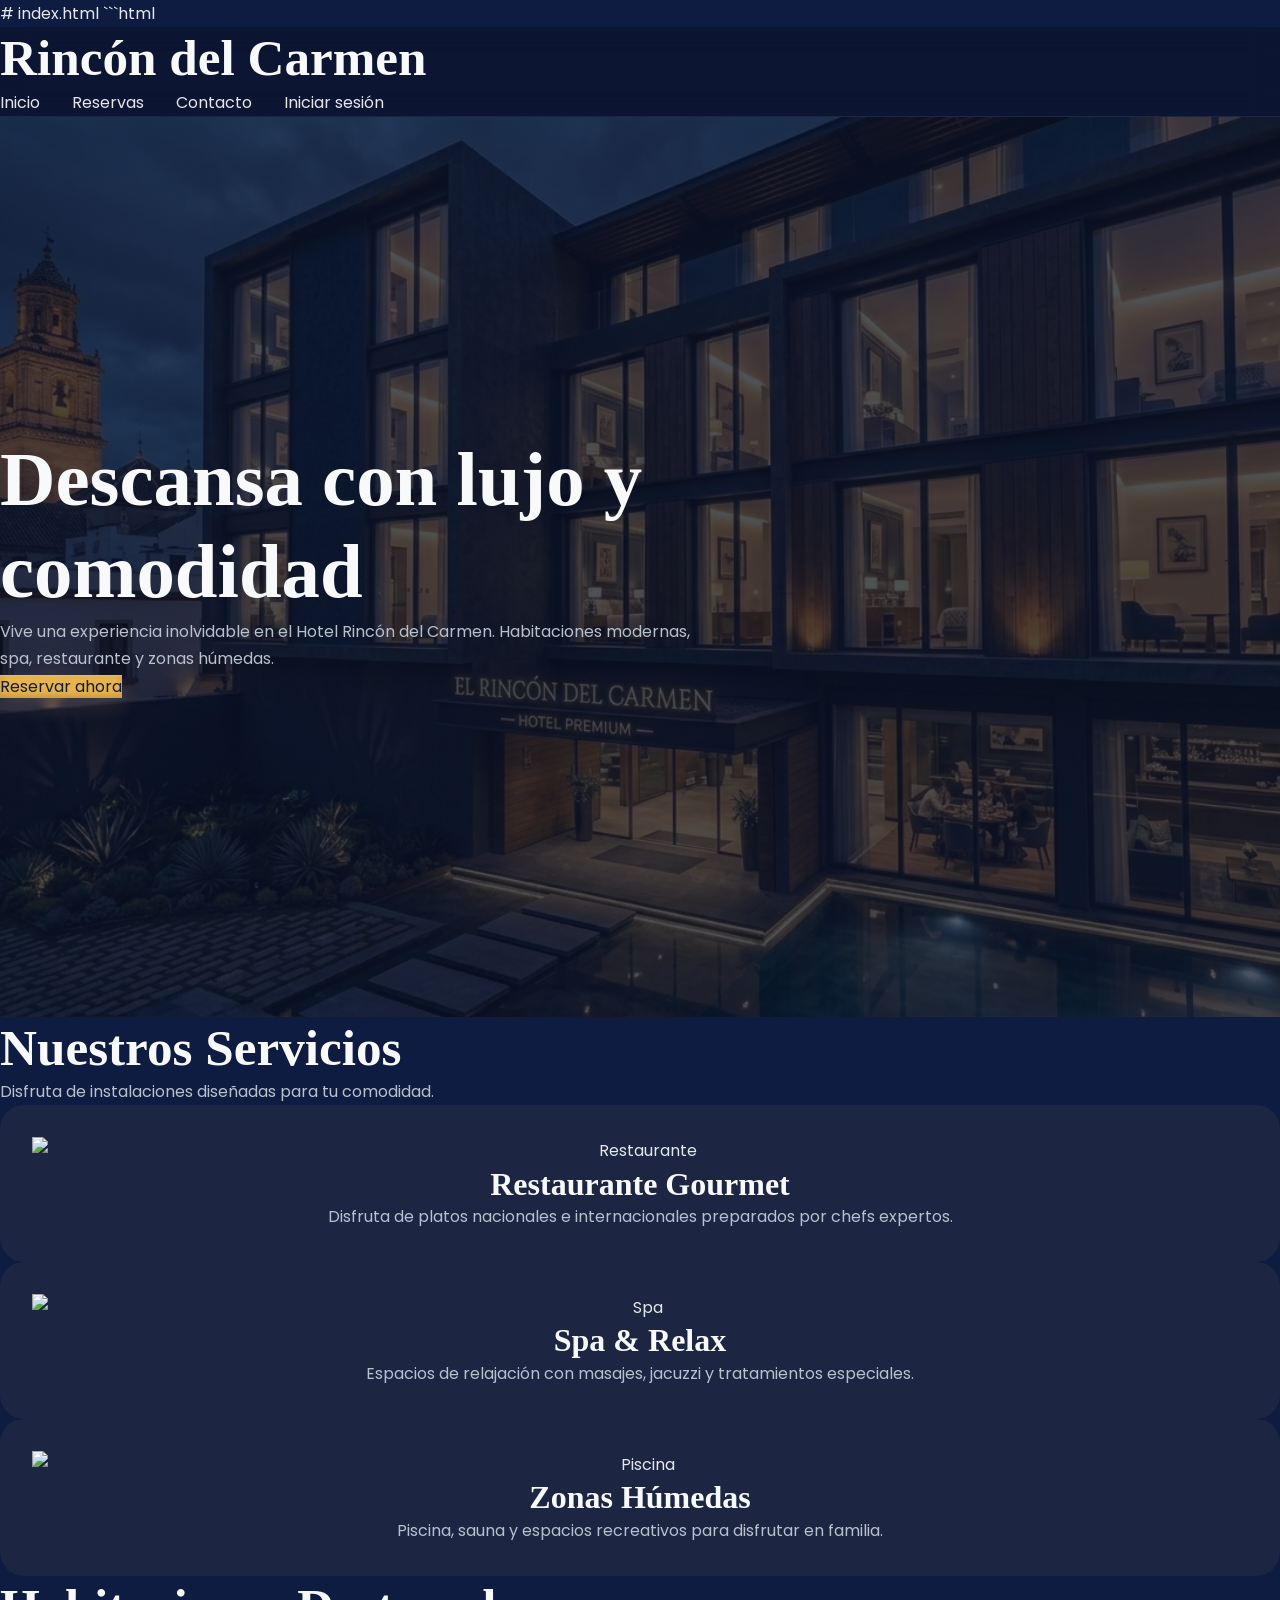
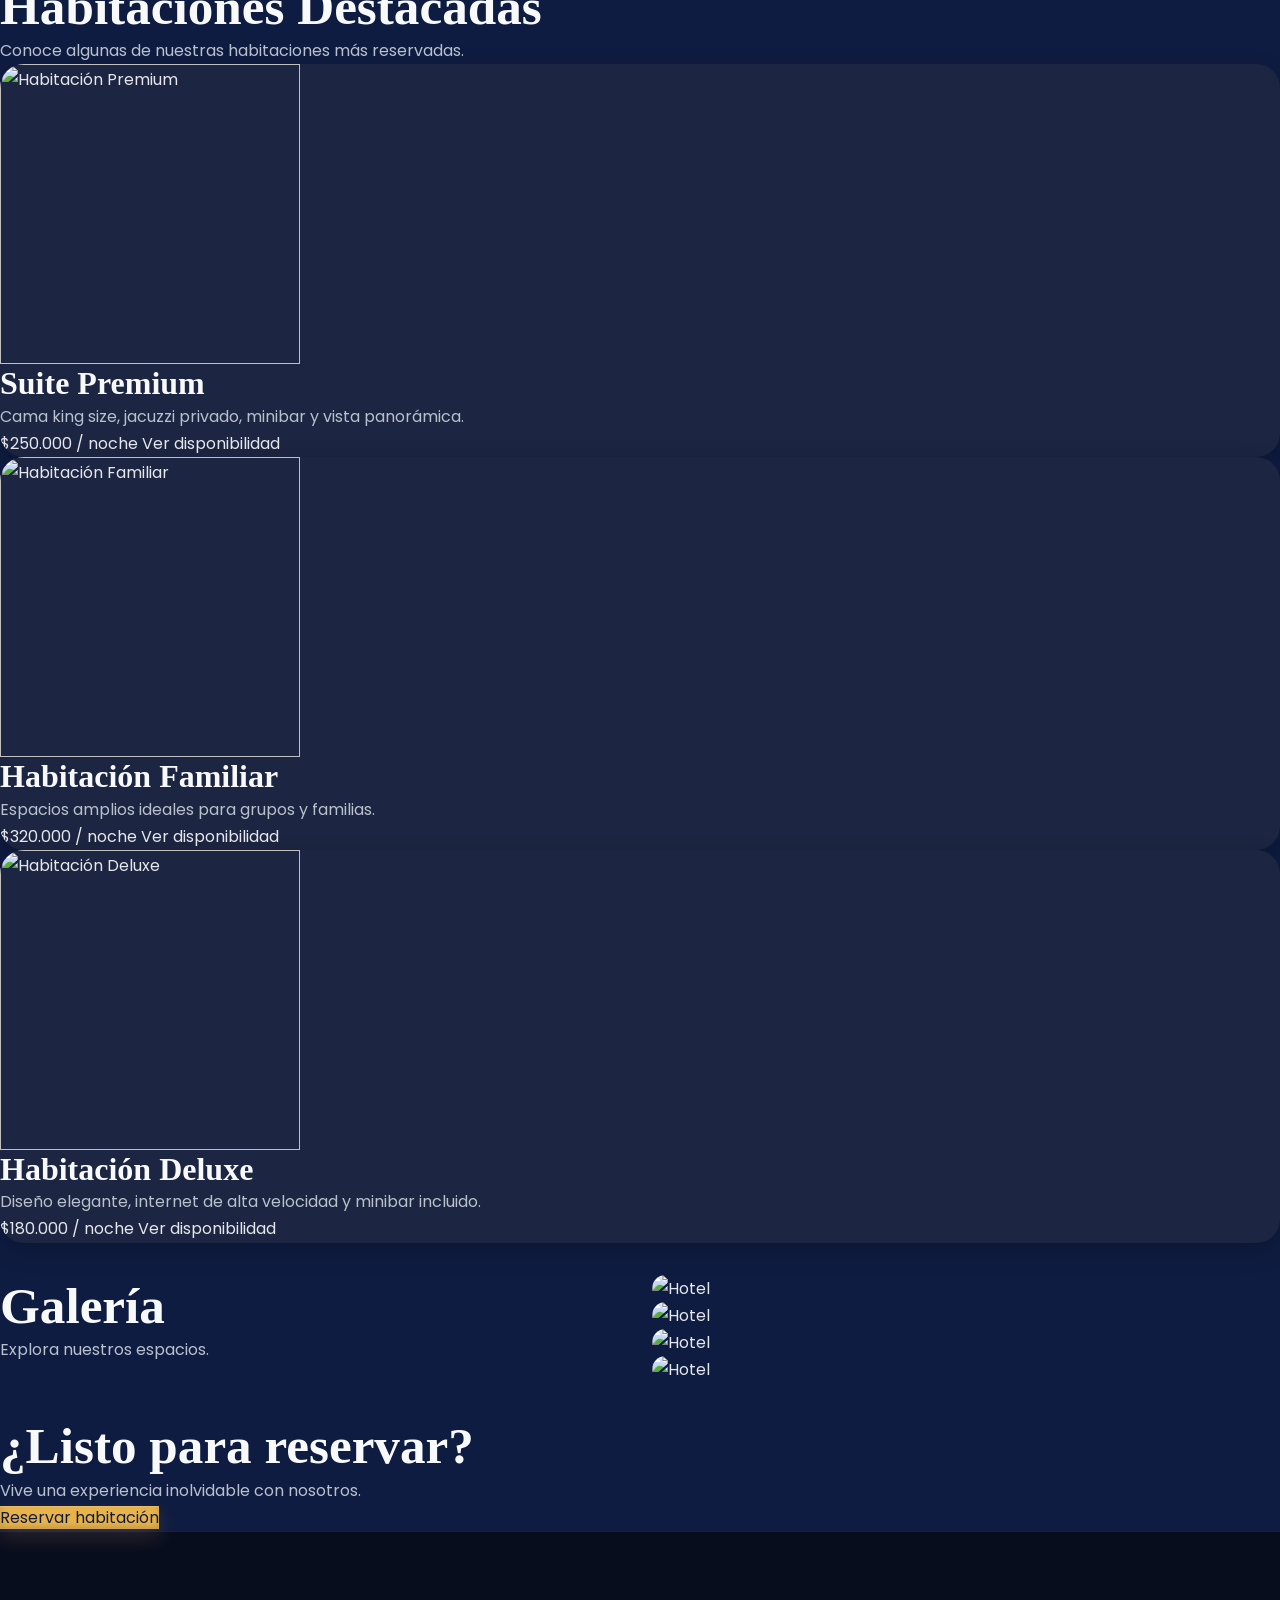
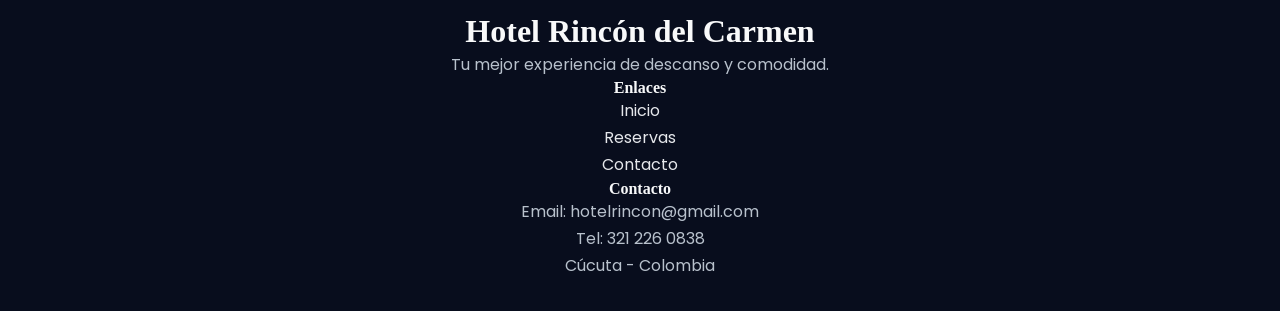
==== index.html @ 9cebd407 "feat: :sparkles: Registro Hize la pagina html donde se van a registrar los usuarios  alejo" ====
<!-- Debe tener:

✅ Hero principal
✅ Nombre del hotel
✅ Botón “Reservar ahora”
✅ Carrusel de imágenes
✅ Servicios del hotel
✅ Habitaciones destacadas
✅ Galería
✅ Footer -->

# index.html

```html
<!DOCTYPE html>
<html lang="es">
<head>
    <meta charset="UTF-8" />
    <meta name="viewport" content="width=device-width, initial-scale=1.0" />
    <title>Hotel Rincón del Carmen</title>

    <link rel="stylesheet" href="./CSS/estilacos.css" />
    <link rel="stylesheet" href="./CSS/responsive.css" />

    <link rel="preconnect" href="https://fonts.googleapis.com">
    <link rel="preconnect" href="https://fonts.gstatic.com" crossorigin>
    <link href="https://fonts.googleapis.com/css2?family=Poppins:wght@300;400;500;600;700&display=swap" rel="stylesheet">
</head>
<body>
    <header class="header">
        <nav class="navbar">
        <div class="logo">
            <h2>Rincón del Carmen</h2>
        </div>

        <ul class="nav-links">
            <li><a href="index.html">Inicio</a></li>
            <li><a href="reservas.html">Reservas</a></li>
            <li><a href="contacto.html">Contacto</a></li>
            <li><a href="registro.html">Iniciar sesión</a></li>
        </ul>
        </nav>

        <section class="hero">
        <div class="hero-overlay"></div>

        <div class="hero-content">
            <h1>Descansa con lujo y comodidad</h1>

            <p>
            Vive una experiencia inolvidable en el Hotel Rincón del Carmen.
            Habitaciones modernas, spa, restaurante y zonas húmedas.
            </p>

            <a href="reservas.html" class="btn-primary">
            Reservar ahora
            </a>
        </div>
        </section>
    </header>


    <section class="services">
        <div class="section-title">
        <h2>Nuestros Servicios</h2>
        <p>Disfruta de instalaciones diseñadas para tu comodidad.</p>
        </div>

        <div class="services-container">

        <article class="service-card">
            <img src="./IMG/comidas/comida1.jpg" alt="Restaurante" />

            <div class="service-content">
            <h3>Restaurante Gourmet</h3>
            <p>
                Disfruta de platos nacionales e internacionales preparados por chefs expertos.
            </p>
            </div>
        </article>

        <article class="service-card">
            <img src="./IMG/spa/spa1.jpg" alt="Spa" />

            <div class="service-content">
            <h3>Spa & Relax</h3>
            <p>
                Espacios de relajación con masajes, jacuzzi y tratamientos especiales.
            </p>
            </div>
        </article>

        <article class="service-card">
            <img src="./IMG/hotel/piscina.jpg" alt="Piscina" />

            <div class="service-content">
            <h3>Zonas Húmedas</h3>
            <p>
                Piscina, sauna y espacios recreativos para disfrutar en familia.
            </p>
            </div>
        </article>

        </div>
    </section>



    <section class="rooms">

        <div class="section-title">
        <h2>Habitaciones Destacadas</h2>
        <p>Conoce algunas de nuestras habitaciones más reservadas.</p>
        </div>

        <div class="rooms-container">

        <article class="room-card">
            <img src="./IMG/habitaciones/habitacion1.jpg" alt="Habitación Premium">

            <div class="room-content">
            <h3>Suite Premium</h3>

            <p>
                Cama king size, jacuzzi privado, minibar y vista panorámica.
            </p>

            <span>$250.000 / noche</span>

            <a href="reservas.html" class="btn-secondary">
                Ver disponibilidad
            </a>
            </div>
        </article>


        <article class="room-card">
            <img src="./IMG/habitaciones/habitacion2.jpg" alt="Habitación Familiar">

            <div class="room-content">
            <h3>Habitación Familiar</h3>

            <p>
                Espacios amplios ideales para grupos y familias.
            </p>

            <span>$320.000 / noche</span>

            <a href="reservas.html" class="btn-secondary">
                Ver disponibilidad
            </a>
            </div>
        </article>


        <article class="room-card">
            <img src="./IMG/habitaciones/habitacion3.jpg" alt="Habitación Deluxe">

            <div class="room-content">
            <h3>Habitación Deluxe</h3>

            <p>
                Diseño elegante, internet de alta velocidad y minibar incluido.
            </p>

            <span>$180.000 / noche</span>

            <a href="reservas.html" class="btn-secondary">
                Ver disponibilidad
            </a>
            </div>
        </article>

        </div>
    </section>



    <section class="gallery">

        <div class="section-title">
            <h2>Galería</h2>
            <p>Explora nuestros espacios.</p>
        </div>

        <div class="gallery-container">
            <img src="./IMG/hotel/hotel1.jpg" alt="Hotel">
            <img src="./IMG/hotel/hotel2.jpg" alt="Hotel">
            <img src="./IMG/hotel/hotel3.jpg" alt="Hotel">
            <img src="./IMG/hotel/hotel4.jpg" alt="Hotel">
        </div>

    </section>


    <section class="cta">
        <div class="cta-content">
            <h2>¿Listo para reservar?</h2>

            <p>
                Vive una experiencia inolvidable con nosotros.
            </p>

            <a href="reservas.html" class="btn-primary">
                Reservar habitación
            </a>
        </div>
    </section>

    <footer class="footer">

        <div class="footer-container">

            <div>
                <h3>Hotel Rincón del Carmen</h3>
                <p>
                Tu mejor experiencia de descanso y comodidad.
                </p>
            </div>

            <div>
                <h4>Enlaces</h4>

                <ul>
                <li><a href="index.html">Inicio</a></li>
                <li><a href="reservas.html">Reservas</a></li>
                <li><a href="contacto.html">Contacto</a></li>
                </ul>
            </div>


            <div>
                <h4>Contacto</h4>

                <p>Email: hotelrincon@gmail.com</p>
                <p>Tel: 321 226 0838</p>
                <p>Cúcuta - Colombia</p>
            </div>

        </div>
    </footer>

</body>
</html>
---- CSS/estilacos.css ----
:root {


  --color-midnight: #0f1c41;
  --color-top: #0B132B;
  --color-deep: #1C2541;
  --color-gold: #E8B34B;
  --color-smoke: #F8F9FA;

  

  --color-white: #ffffff;
  --color-black: #000000;

  --color-text: #E5E7EB;
  --color-text-muted: #B8C1CC;

  --color-border: rgba(255,255,255,0.08);

  --color-overlay: rgba(11, 19, 43, 0.72);

  --glass-bg: rgba(255,255,255,0.06);
  --glass-border: rgba(255,255,255,0.12);

 

  --shadow-sm:
    0 2px 8px rgba(0,0,0,0.12);

  --shadow-md:
    0 8px 24px rgba(0,0,0,0.18);

  --shadow-lg:
    0 15px 40px rgba(0,0,0,0.25);

  --shadow-gold:
    0 0 20px rgba(212,163,115,0.18);

  

  --radius-xs: 6px;
  --radius-sm: 10px;
  --radius-md: 16px;
  --radius-lg: 24px;
  --radius-xl: 32px;
  --radius-full: 999px;

 

  --font-primary:
    'Poppins', sans-serif;

  --font-secondary:
    'Playfair Display', serif;

 
  --text-xs: 0.75rem;
  --text-sm: 0.875rem;
  --text-md: 1rem;
  --text-lg: 1.125rem;
  --text-xl: 1.5rem;
  --text-2xl: 2rem;
  --text-3xl: 3rem;
  --text-4xl: 4rem;



  --space-1: 0.25rem;
  --space-2: 0.5rem;
  --space-3: 0.75rem;
  --space-4: 1rem;
  --space-5: 1.5rem;
  --space-6: 2rem;
  --space-7: 3rem;
  --space-8: 4rem;
  --space-9: 6rem;

 

  --transition-fast: 0.2s ease;
  --transition-normal: 0.35s ease;
  --transition-slow: 0.6s ease;



  --container-width: 1280px;
  --container-small: 960px;
}



*,
*::before,
*::after {
  box-sizing: border-box;
}

* {
  margin: 0;
  padding: 0;
}

html {
  scroll-behavior: smooth;
}

body {
  min-height: 100vh;
  font-family: var(--font-primary);
  background: var(--color-midnight);
  color: var(--color-text);
  line-height: 1.7;
  overflow-x: hidden;
  text-rendering: optimizeLegibility;
  -webkit-font-smoothing: antialiased;
}

img,
picture,
video,
canvas,
svg {
  display: block;
  max-width: 100%;
}

button,
input,
textarea,
select {
  font: inherit;
  border: none;
  outline: none;
  background: none;
}

button {
  cursor: pointer;
}

a {
  text-decoration: none;
  color: inherit;
}

ul {
  list-style: none;
}



::-webkit-scrollbar {
  width: 10px;
}

::-webkit-scrollbar-track {
  background: var(--color-midnight);
}

::-webkit-scrollbar-thumb {
  background: var(--color-gold);
  border-radius: var(--radius-full);
}



::selection {
  background: var(--color-gold);
  color: var(--color-midnight);
}



h1,
h2,
h3,
h4,
h5,
h6 {
  font-family: var(--font-secondary);
  line-height: 1.2;
  color: var(--color-smoke);
  font-weight: 600;
}

h1 {
  font-size: clamp(2.8rem, 6vw, 5rem);
}

h2 {
  font-size: clamp(2rem, 4vw, 3.5rem);
}

h3 {
  font-size: 2rem;
}

p {
  color: var(--color-text-muted);
  font-size: var(--text-md);
}



.container {
  width: min(90%, var(--container-width));
  margin-inline: auto;
}

.container-sm {
  width: min(90%, var(--container-small));
  margin-inline: auto;
}



.flex {
  display: flex;
}

.flex-center {
  display: flex;
  justify-content: center;
  align-items: center;
}

.flex-between {
  display: flex;
  justify-content: space-between;
  align-items: center;
}

.flex-column {
  display: flex;
  flex-direction: column;
}


.grid {
  display: grid;
  gap: 2rem;
}

.grid-2 {
  grid-template-columns: repeat(2, 1fr);
}

.grid-3 {
  grid-template-columns: repeat(3, 1fr);
}

.grid-4 {
  grid-template-columns: repeat(4, 1fr);
}


.section {
  padding: 6rem 0;
}

.mt-1 { margin-top: 1rem; }
.mt-2 { margin-top: 2rem; }
.mt-3 { margin-top: 3rem; }

.mb-1 { margin-bottom: 1rem; }
.mb-2 { margin-bottom: 2rem; }
.mb-3 { margin-bottom: 3rem; }



.btn {
  display: inline-flex;
  align-items: center;
  justify-content: center;
  gap: 0.7rem;

  padding: 1rem 2rem;

  border-radius: var(--radius-full);

  transition: var(--transition-normal);

  font-weight: 600;
}


.btn-primary {
  background: var(--color-gold);
  color: var(--color-midnight);
  text-align: center;
  box-shadow:
    inset 0 1px 2px rgba(255,255,255,0.25),
    inset 0 -2px 6px rgba(0,0,0,0.18),
    0 8px 20px rgba(212,163,115,0.18);

}

.btn-primary:hover {
  transform: translateY(-3px);
  opacity: 0.92;
}

.btn-outline {
  border: 1px solid var(--color-gold);
  color: var(--color-gold);
}

.btn-outline:hover {
  background: var(--color-gold);
  color: var(--color-midnight);
}



.navbar {
  
  width: 100%;
  top: 0;
  z-index: 999;

  backdrop-filter: blur(14px);

  background: rgba(11,19,43,0.65);

  border-bottom: 1px solid var(--color-border);
}

.navbar-container {
  height: 90px;
}

.nav-links {
  display: flex;
  gap: 2rem;
}

.nav-links a {
  position: relative;
  transition: var(--transition-fast);
}

.nav-links a::after {
  content: "";

  position: absolute;
  left: 0;
  bottom: -6px;

  width: 0%;
  height: 2px;

  background: var(--color-gold);

  transition: var(--transition-normal);
}

.nav-links a:hover::after {
  width: 100%;
}


.hero {
  position: relative;

  min-height: 100vh;

  display: flex;
  align-items: center;

  background:
    linear-gradient(var(--color-overlay), var(--color-overlay)),
    url('../img/hotel/LATERAL.png') center/cover no-repeat;
}

.hero-content {
  max-width: 700px;
}

.hero-subtitle {
  color: var(--color-gold);
  letter-spacing: 4px;
  text-transform: uppercase;
  margin-bottom: 1rem;
}


.room-card {
  overflow: hidden;

  border-radius: var(--radius-lg);

  background: var(--color-deep);

  box-shadow: var(--shadow-md);

  transition: var(--transition-normal);
}

.room-card:hover {
  transform: translateY(-8px);
  box-shadow: var(--shadow-lg);
}

.room-card img {
  height: 300px;
  object-fit: cover;
}

.room-card-content {
  padding: 2rem;
}
.room-bottom {
  display: flex;
  align-items: center;
  justify-content: space-between;
  gap: 2rem;
}

.room-bottom .btn {
  min-width: 220px;
}


.gallery {
  display: grid;
  grid-template-columns: repeat(auto-fit, minmax(280px,1fr));
  gap: 1.5rem;
}

.gallery img {
  border-radius: var(--radius-md);
  transition: var(--transition-normal);
}

.gallery img:hover {
  transform: scale(1.03);
}



.form-group {
  display: flex;
  flex-direction: column;
  gap: 0.7rem;
}

.input {
  width: 100%;

  padding: 1rem 1.2rem;

  border-radius: var(--radius-md);

  background: rgba(255,255,255,0.04);

  border: 1px solid var(--color-border);

  color: var(--color-white);

  transition: var(--transition-fast);
}

.input:focus {
  border-color: var(--color-gold);
  box-shadow: var(--shadow-gold);
}



.glass {
  background: var(--glass-bg);

  border: 1px solid var(--glass-border);

  backdrop-filter: blur(18px);

  border-radius: var(--radius-lg);
}



.service-card {
  padding: 2rem;

  text-align: center;

  border-radius: var(--radius-lg);

  background: var(--color-deep);

  transition: var(--transition-normal);
}

.service-card:hover {
  transform: translateY(-6px);
}



.testimonial {
  padding: 2rem;

  border-radius: var(--radius-lg);

  background: rgba(255,255,255,0.03);

  border: 1px solid var(--color-border);
}



.table {
  width: 100%;
  border-collapse: collapse;
}

.table th {
  background: var(--color-gold);
  color: var(--color-midnight);
}

.table th,
.table td {
  padding: 1rem;
  text-align: left;
}

.table tr {
  border-bottom: 1px solid var(--color-border);
}



.badge {
  display: inline-flex;

  padding: 0.4rem 1rem;

  border-radius: var(--radius-full);

  background: rgba(212,163,115,0.15);

  color: var(--color-gold);

  font-size: var(--text-sm);

  font-weight: 600;
}



.footer {
  padding: 5rem 0 2rem;

  background: #080d1d;

  border-top: 1px solid var(--color-border);
  text-align: center;
}

.footer-bottom {
  margin-top: 3rem;
  padding-top: 2rem;

  border-top: 1px solid var(--color-border);

  text-align: center;
}



.fade-up {
  animation: fadeUp 1s ease forwards;
}

@keyframes fadeUp {
  from {
    opacity: 0;
    transform: translateY(35px);
  }

  to {
    opacity: 1;
    transform: translateY(0);
  }
}

.gallery {
  width: 100%;
  overflow: hidden;
  padding: 2rem 0;
}

.slider {
  width: 100%;
  overflow: hidden;
  border-radius: 20px;
  position: relative;
}

.slides {
  display: flex;
  transition: transform 0.5s ease-in-out;
}

.slides img {
  width: 100%;
  flex-shrink: 0;
  height: 250px;
  object-fit: cover;
}
---- CSS/responsive.css ----
@media (max-width: 992px) {

  .grid-4,
  .grid-3 {
    grid-template-columns: repeat(2, 1fr);
  }

  .hero {
    text-align: center;
  }

  .nav-links {
    gap: 1rem;
  }
}


@media (max-width: 768px) {

  .grid-2,
  .grid-3,
  .grid-4 {
    grid-template-columns: 1fr;
  }

  .section {
    padding: 4rem 0;
  }

  .navbar-container {
    height: 80px;
  }

  .hero {
    min-height: 85vh;
  }

  .hero-content {
    max-width: 100%;
  }

  .btn {
    width: 100%;
  }

  h1 {
    font-size: 2.8rem;
  }

  h2 {
    font-size: 2rem;
  }
}



@media (max-width: 480px) {

  body {
    font-size: 14px;
  }

  .container {
    width: 92%;
  }

  .room-card img {
    height: 220px;
  }
}

@media (min-width: 768px) {
  .slides img {
    height: 400px;
  }
}

@media (min-width: 1024px) {
  .slides img {
    height: 500px;
  }
}
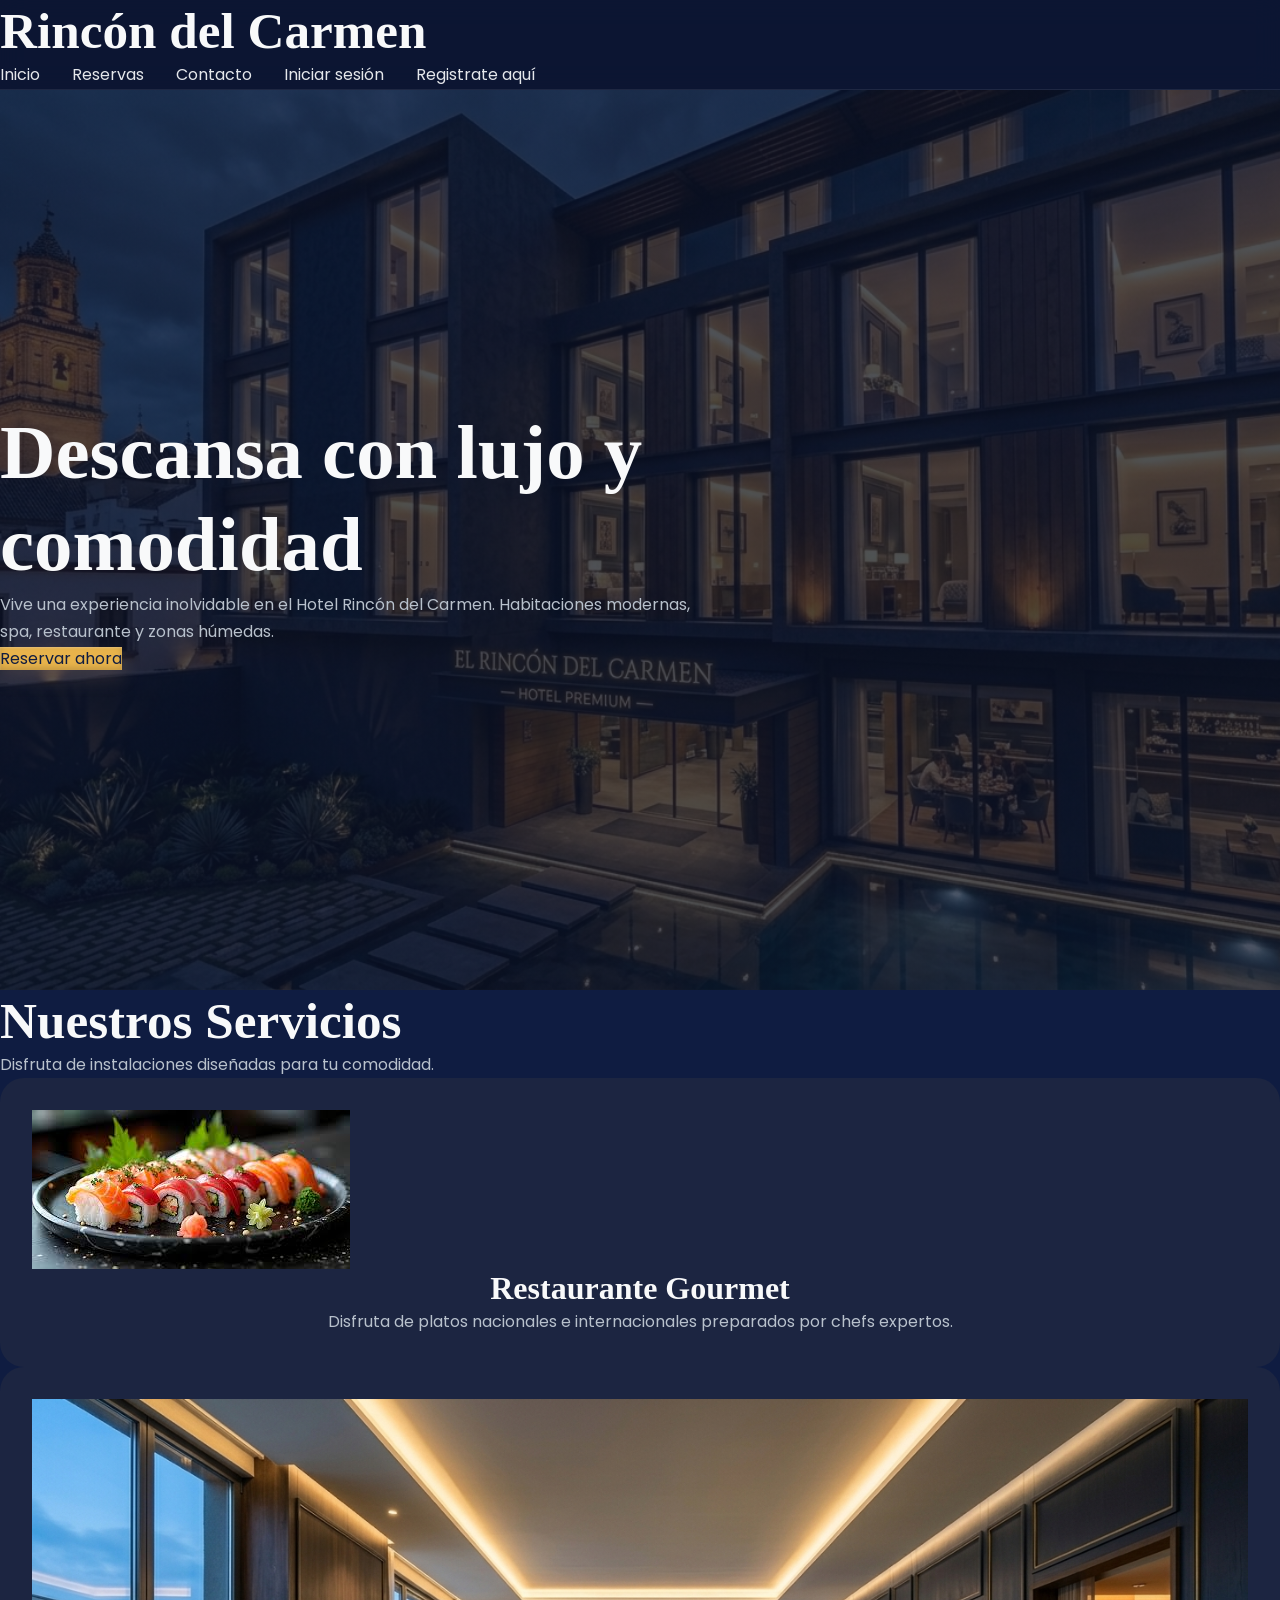
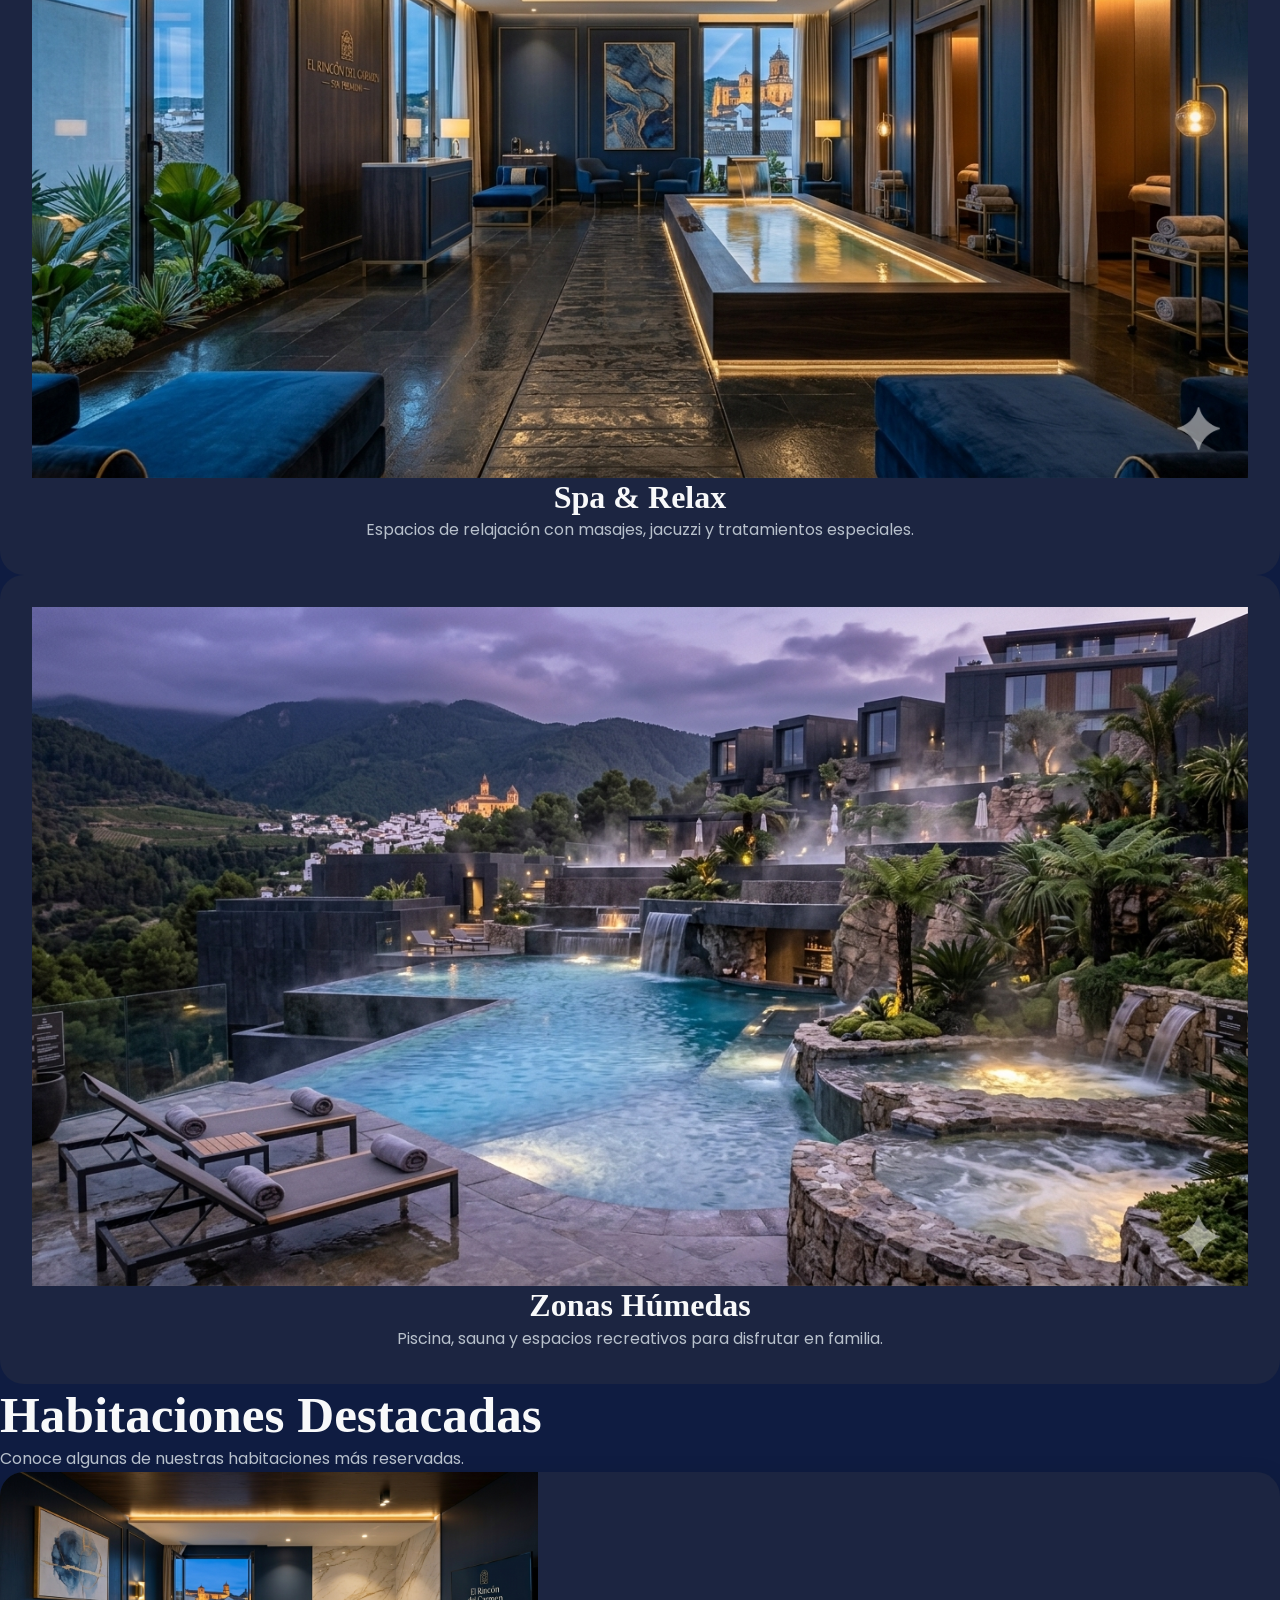
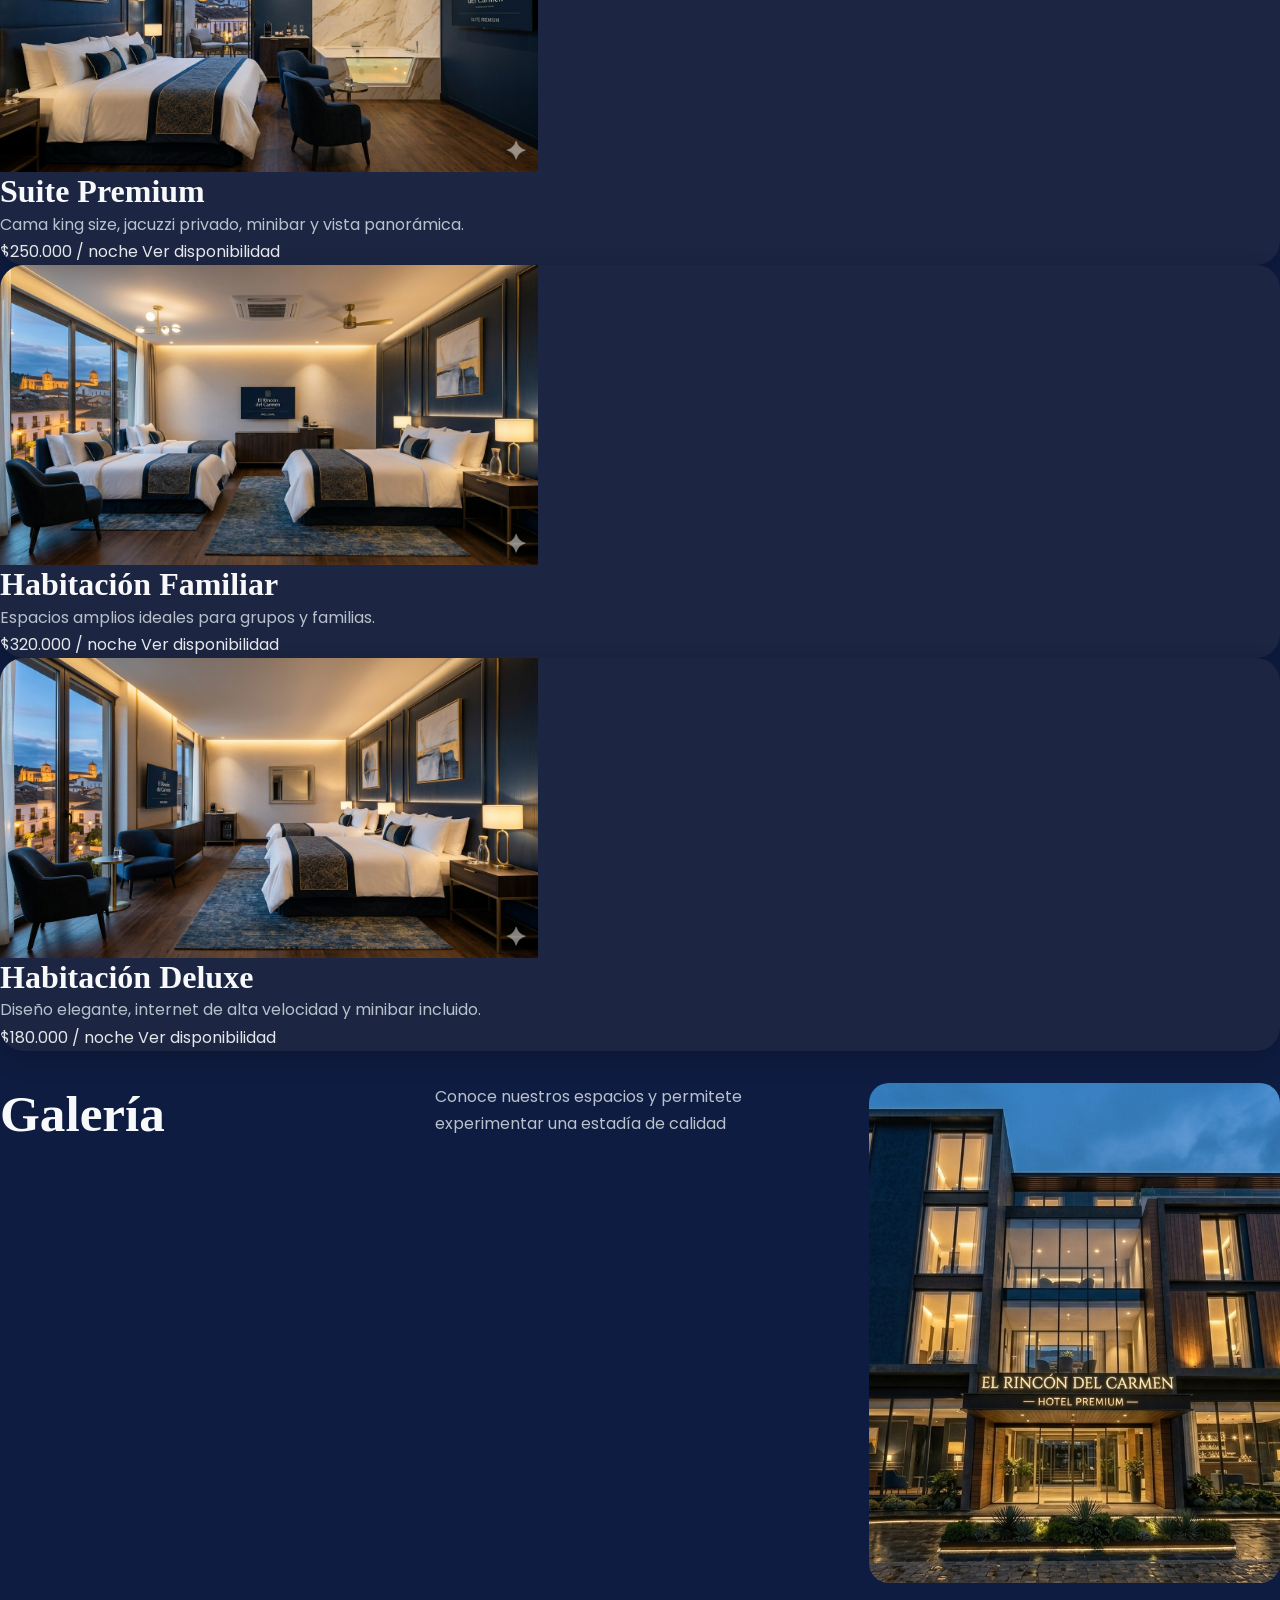
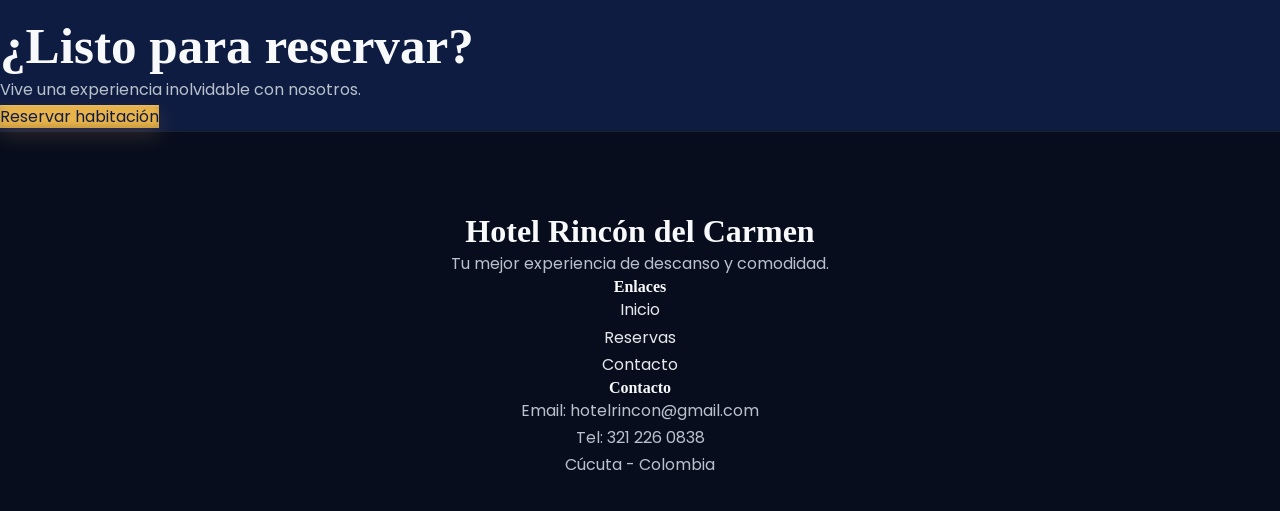
==== commit c4b7f6c5: "feat: :sparkles: rcomit comit" ====
--- a/index.html
+++ b/index.html
@@ -10,16 +10,14 @@
 ✅ Galería
 ✅ Footer -->
 
-# index.html
-
-```html
 <!DOCTYPE html>
 <html lang="es">
 <head>
     <meta charset="UTF-8" />
     <meta name="viewport" content="width=device-width, initial-scale=1.0" />
     <title>Hotel Rincón del Carmen</title>
-
+    
+    <script src="JS/utils.js" defer></script>
     <link rel="stylesheet" href="./CSS/estilacos.css" />
     <link rel="stylesheet" href="./CSS/responsive.css" />
 
@@ -38,7 +36,8 @@
             <li><a href="index.html">Inicio</a></li>
             <li><a href="reservas.html">Reservas</a></li>
             <li><a href="contacto.html">Contacto</a></li>
-            <li><a href="registro.html">Iniciar sesión</a></li>
+            <li><a href="login.html">Iniciar sesión</a></li>
+            <li><a href="registro.html">Registrate aquí</a></li>
         </ul>
         </nav>
 
@@ -70,7 +69,7 @@
         <div class="services-container">
 
         <article class="service-card">
-            <img src="./IMG/comidas/comida1.jpg" alt="Restaurante" />
+            <img src="img/comidas/Sushi.jpg" alt="Restaurante" />
 
             <div class="service-content">
             <h3>Restaurante Gourmet</h3>
@@ -81,7 +80,7 @@
         </article>
 
         <article class="service-card">
-            <img src="./IMG/spa/spa1.jpg" alt="Spa" />
+            <img src="img/spa/Spa.png" alt="Spa" />
 
             <div class="service-content">
             <h3>Spa & Relax</h3>
@@ -92,7 +91,7 @@
         </article>
 
         <article class="service-card">
-            <img src="./IMG/hotel/piscina.jpg" alt="Piscina" />
+            <img src="img/spa/zonahumeda.png" alt="Piscina" />
 
             <div class="service-content">
             <h3>Zonas Húmedas</h3>
@@ -117,7 +116,7 @@
         <div class="rooms-container">
 
         <article class="room-card">
-            <img src="./IMG/habitaciones/habitacion1.jpg" alt="Habitación Premium">
+            <img src="img/habitaciones/Suite.png" alt="Habitación Premium">
 
             <div class="room-content">
             <h3>Suite Premium</h3>
@@ -136,7 +135,7 @@
 
 
         <article class="room-card">
-            <img src="./IMG/habitaciones/habitacion2.jpg" alt="Habitación Familiar">
+            <img src="img/habitaciones/Habitacion familiar.png" alt="Habitación Familiar">
 
             <div class="room-content">
             <h3>Habitación Familiar</h3>
@@ -155,7 +154,7 @@
 
 
         <article class="room-card">
-            <img src="./IMG/habitaciones/habitacion3.jpg" alt="Habitación Deluxe">
+            <img src="img/habitaciones/Gemini_Generated_Image_coh4xzcoh4xzcoh4.png" alt="Habitación Deluxe">
 
             <div class="room-content">
             <h3>Habitación Deluxe</h3>
@@ -178,18 +177,16 @@
 
 
     <section class="gallery">
-
-        <div class="section-title">
-            <h2>Galería</h2>
-            <p>Explora nuestros espacios.</p>
-        </div>
-
-        <div class="gallery-container">
-            <img src="./IMG/hotel/hotel1.jpg" alt="Hotel">
-            <img src="./IMG/hotel/hotel2.jpg" alt="Hotel">
-            <img src="./IMG/hotel/hotel3.jpg" alt="Hotel">
-            <img src="./IMG/hotel/hotel4.jpg" alt="Hotel">
-        </div>
+        <h2>Galería</h2>
+        <p>Conoce nuestros espacios y permitete experimentar una estadía de calidad</p>
+        <div class="slider">
+            <div class="slides">
+            <img src="img/hotel/Hotel del carmen.png" alt="">
+            <img src="img/hotel/LATERAL.png" alt="">
+            <img src="img/hotel/Superior.png" alt="">
+            </div>
+        </div>
+    </section>
 
     </section>
 
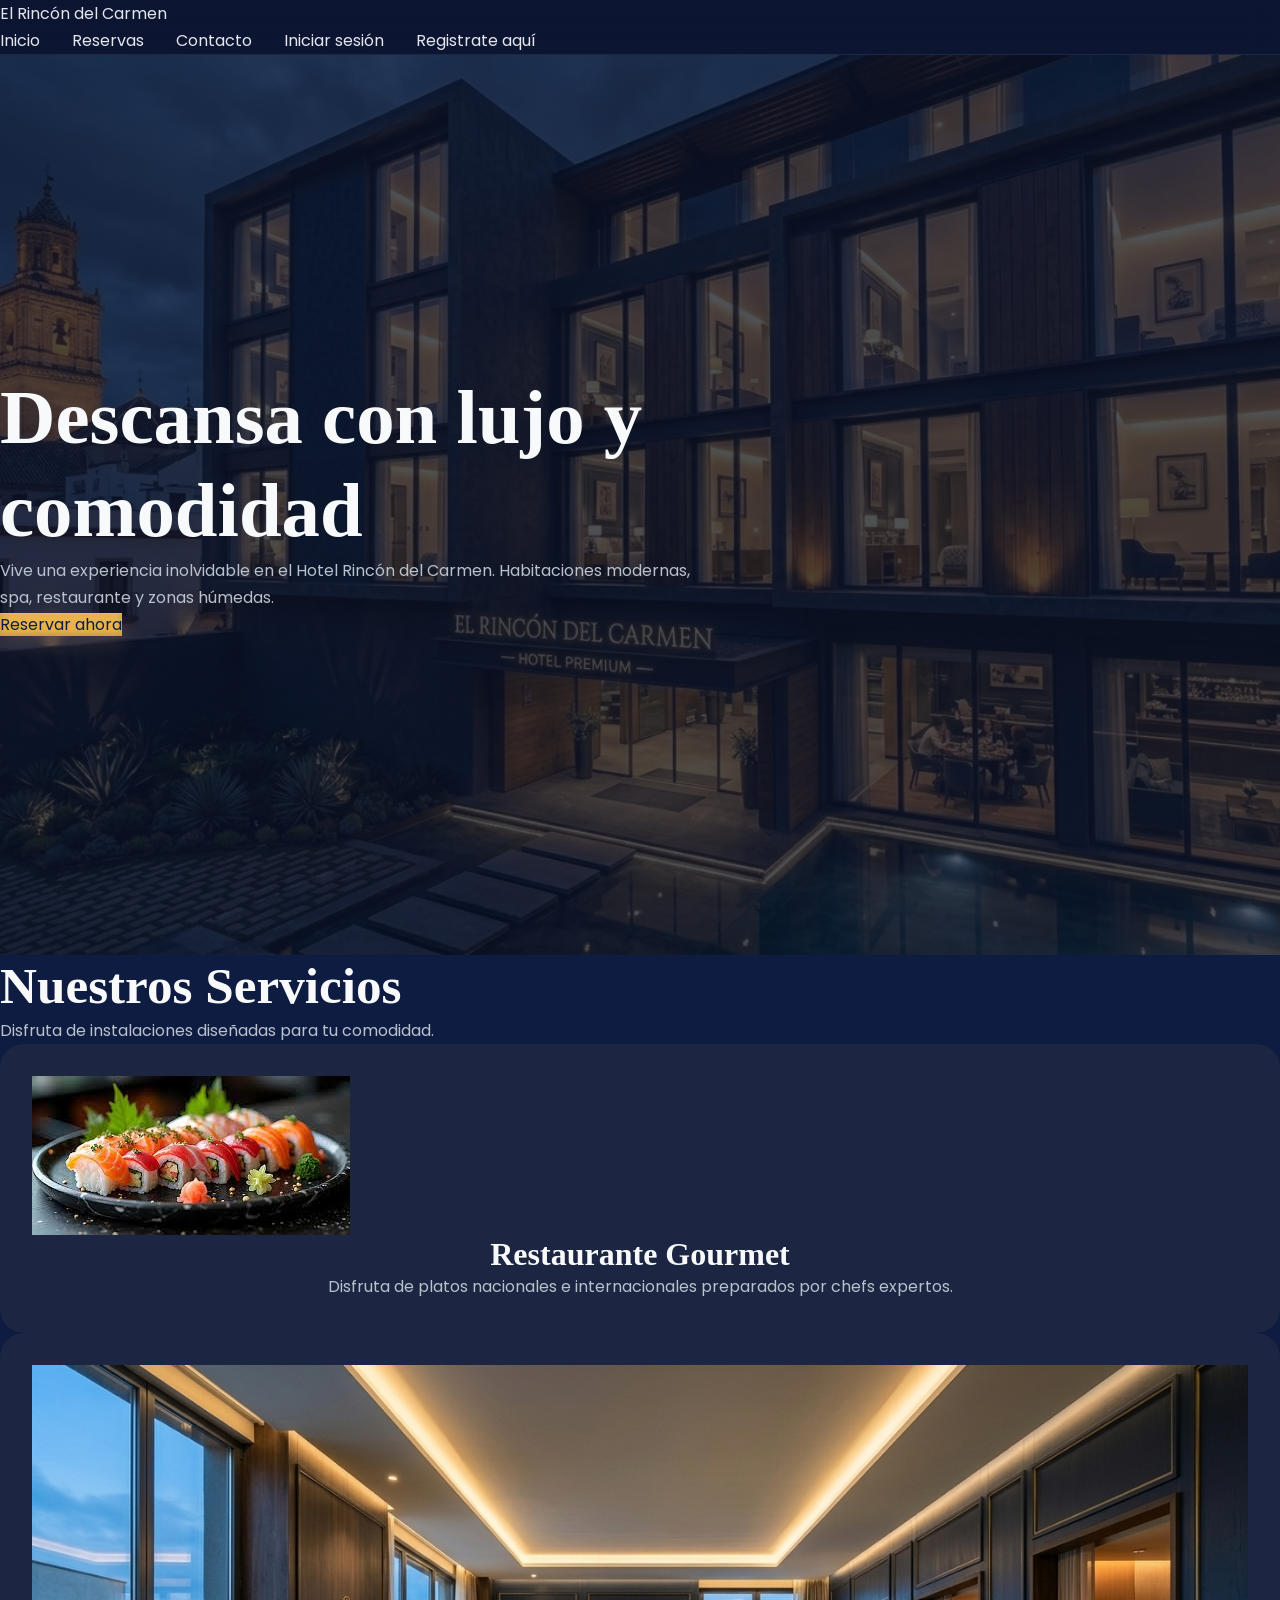
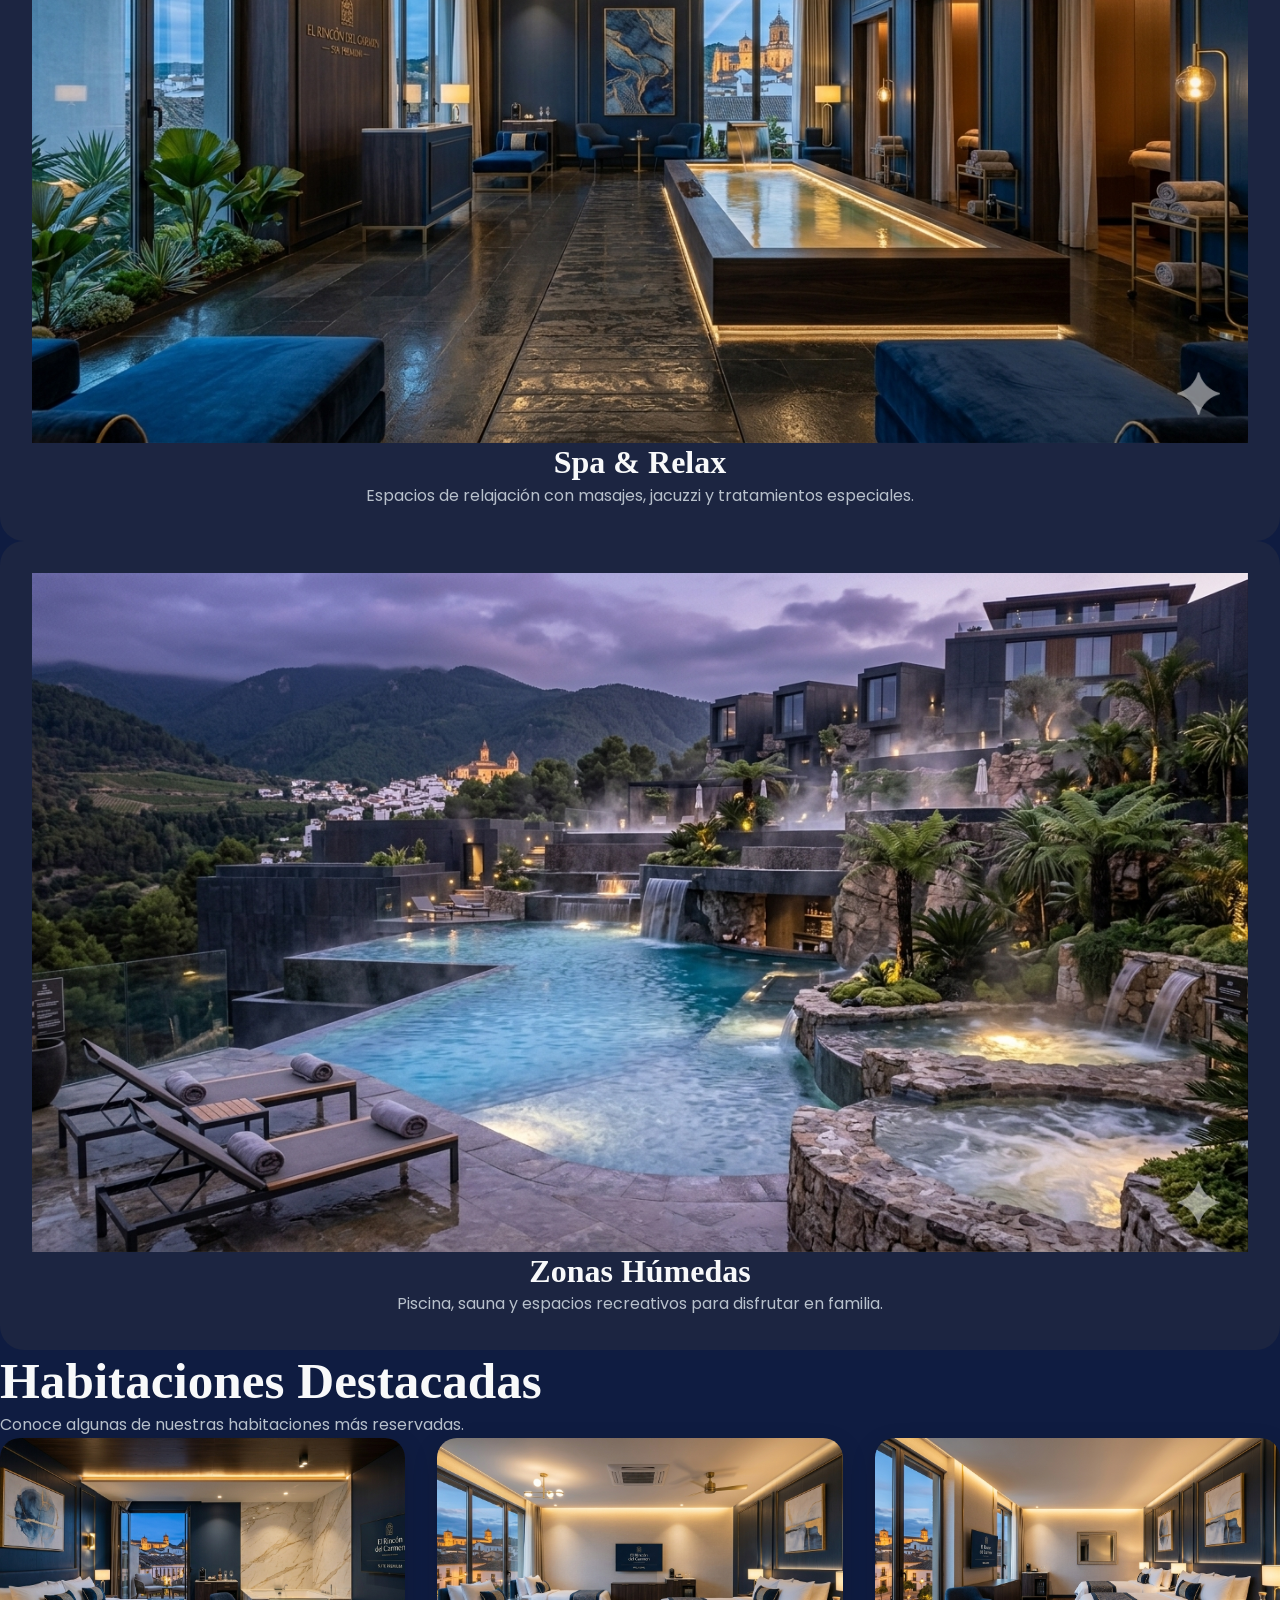
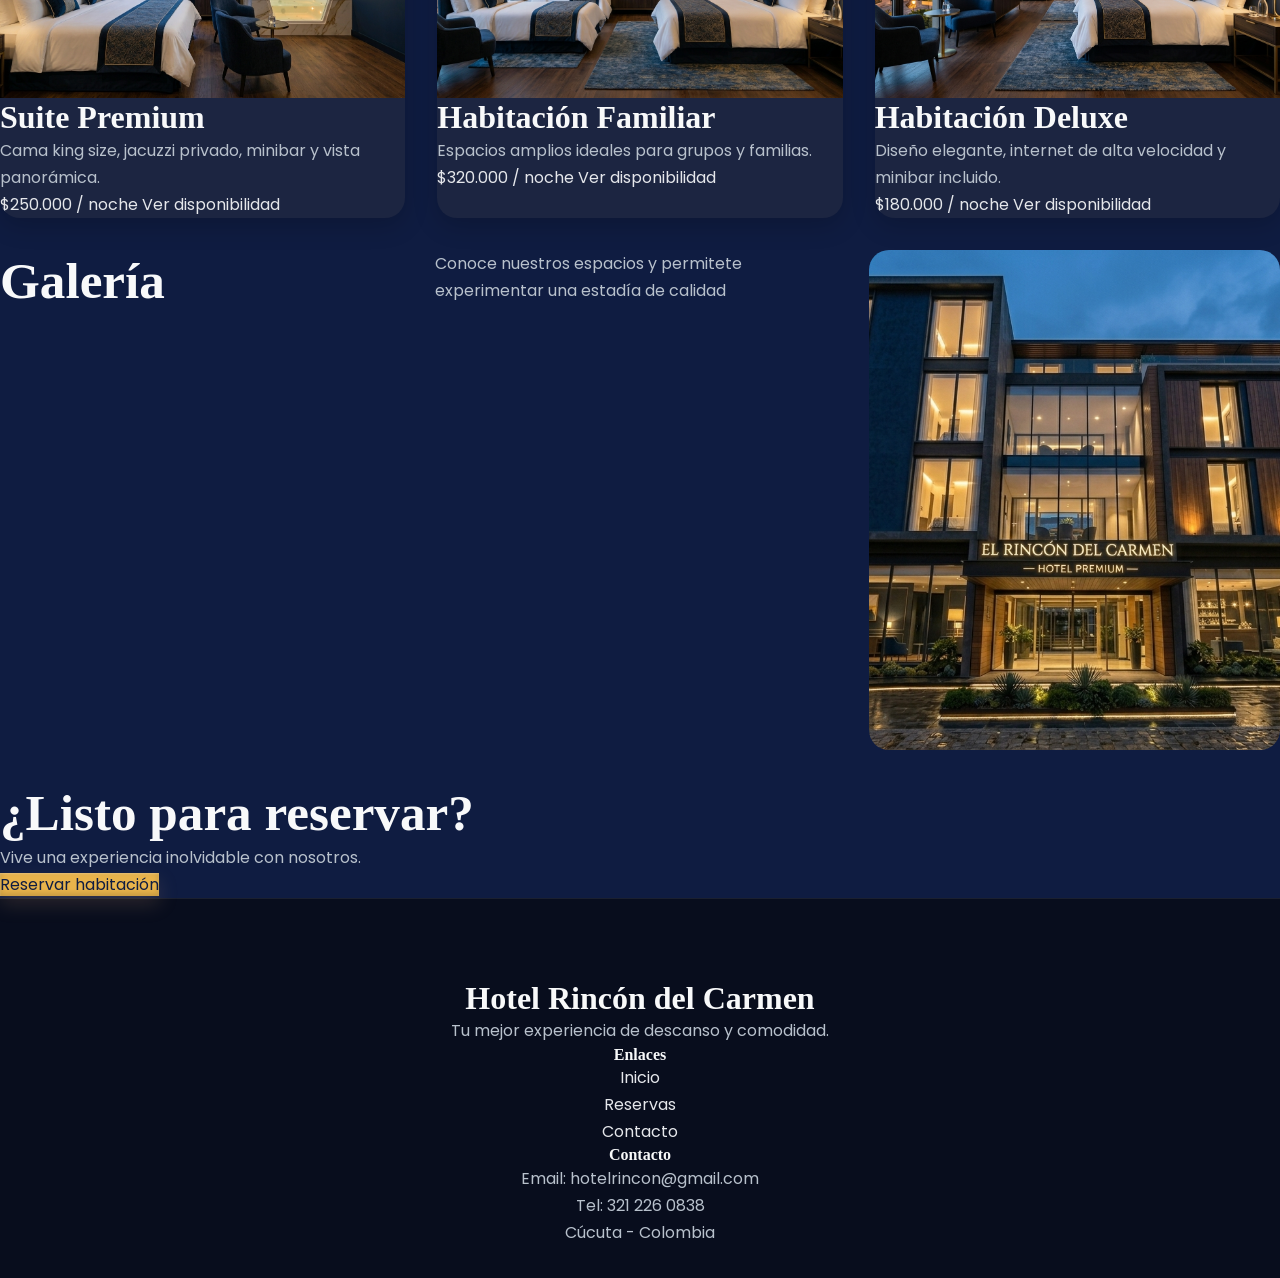
==== commit 5714f731: "feat: :sparkles: imagenes acomode las imagenes  alejo" ====
--- a/index.html
+++ b/index.html
@@ -28,10 +28,9 @@
 <body>
     <header class="header">
         <nav class="navbar">
-        <div class="logo">
-            <h2>Rincón del Carmen</h2>
-        </div>
-
+       <a href="index.html" class="logo">
+             El Rincón del Carmen
+    </a>
         <ul class="nav-links">
             <li><a href="index.html">Inicio</a></li>
             <li><a href="reservas.html">Reservas</a></li>
--- a/CSS/estilacos.css
+++ b/CSS/estilacos.css
@@ -409,6 +409,26 @@
 .room-card-content {
   padding: 2rem;
 }
+
+.room-card img {
+    width: 100%;
+    height: 260px;
+    object-fit: cover;
+    display: block;
+}
+
+
+.rooms-container {
+    display: grid;
+    grid-template-columns: repeat(3, 1fr);
+    gap: 2rem;
+}
+
+.room-card {
+    overflow: hidden;
+    border-radius: 20px;
+}
+
 .room-bottom {
   display: flex;
   align-items: center;
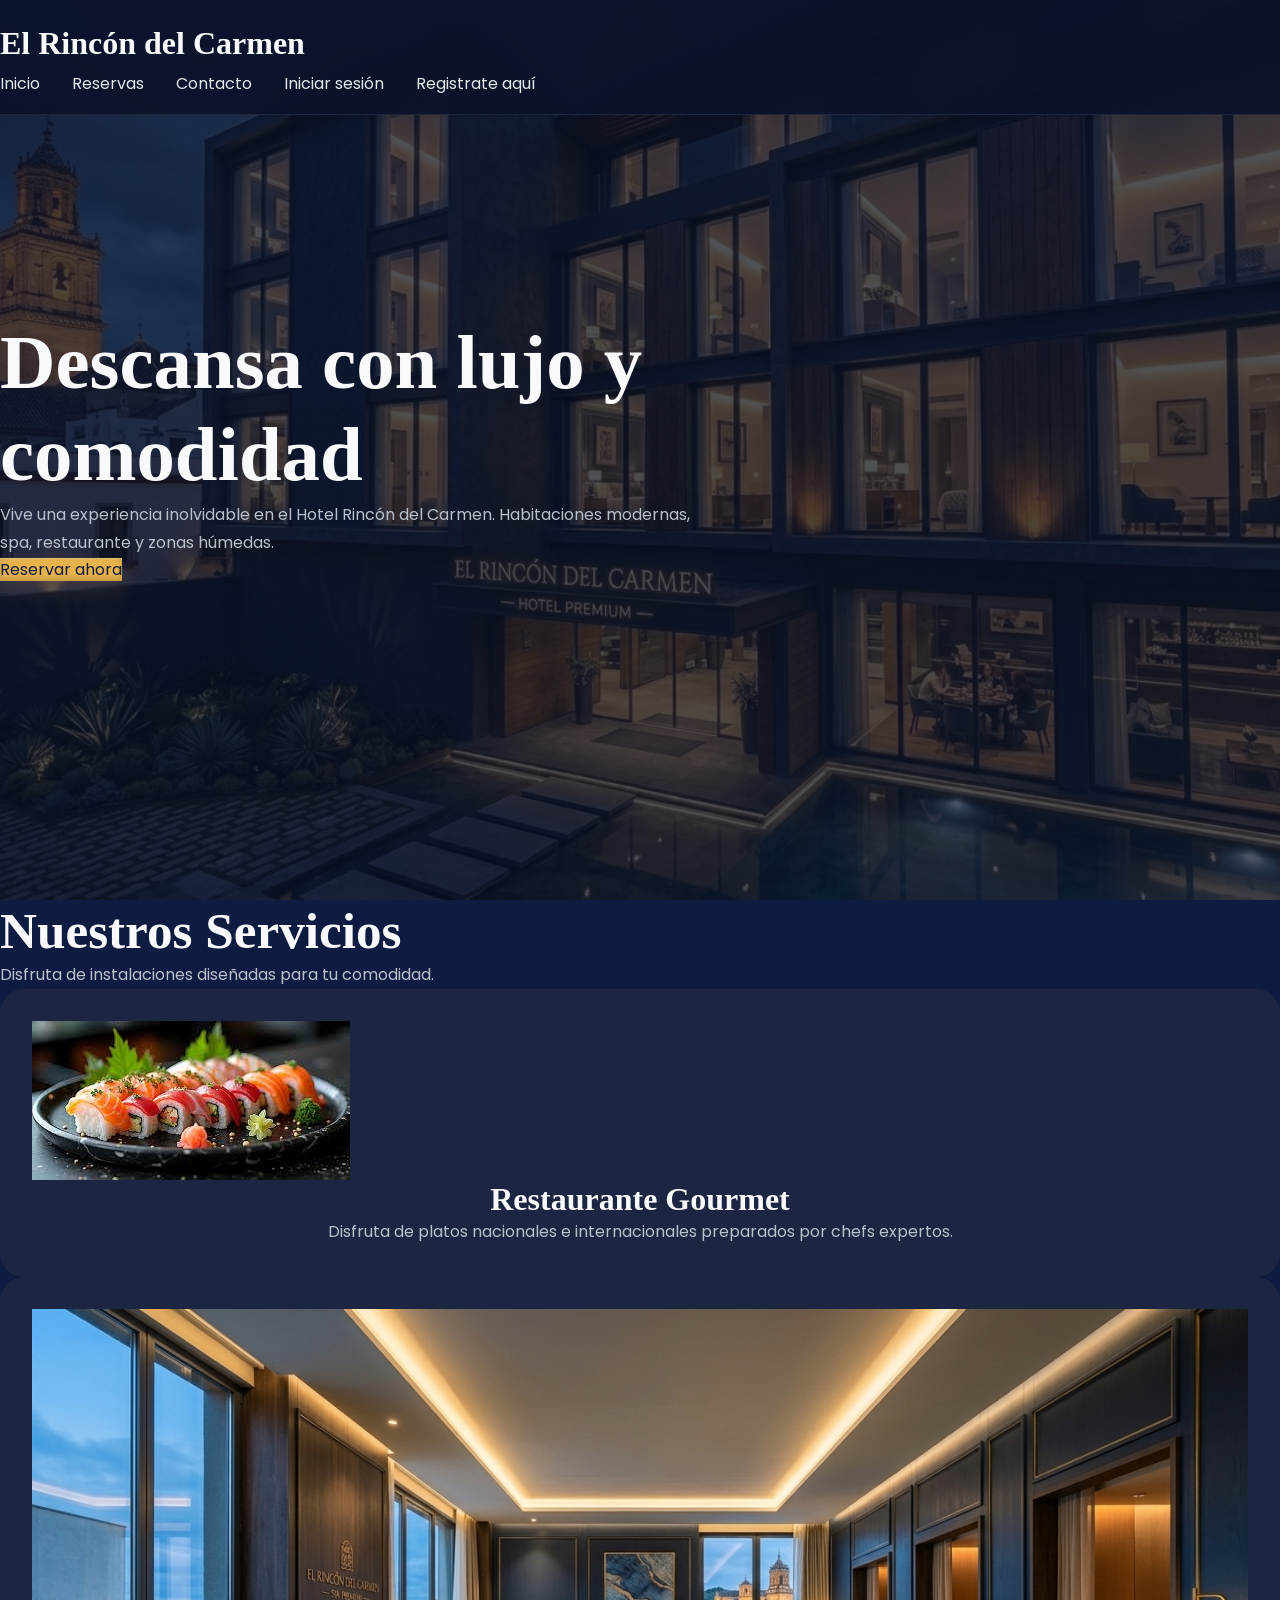
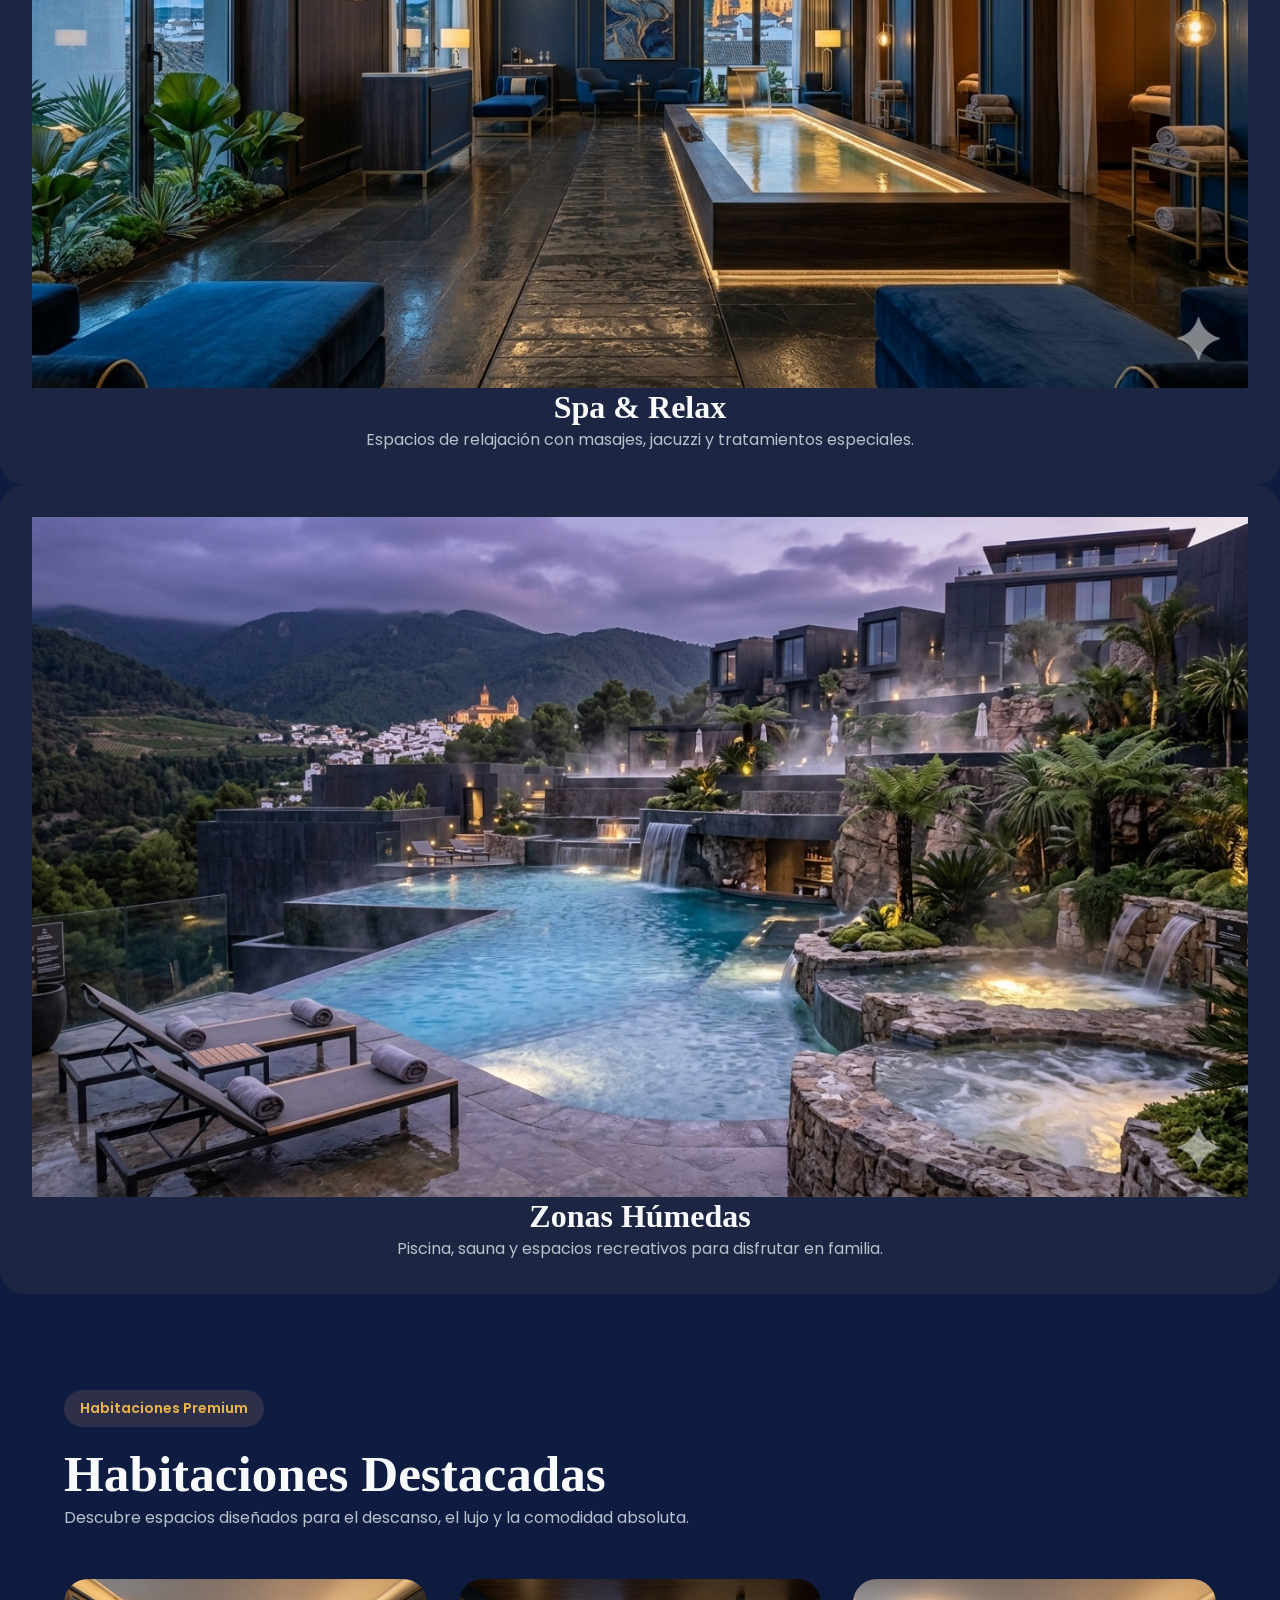
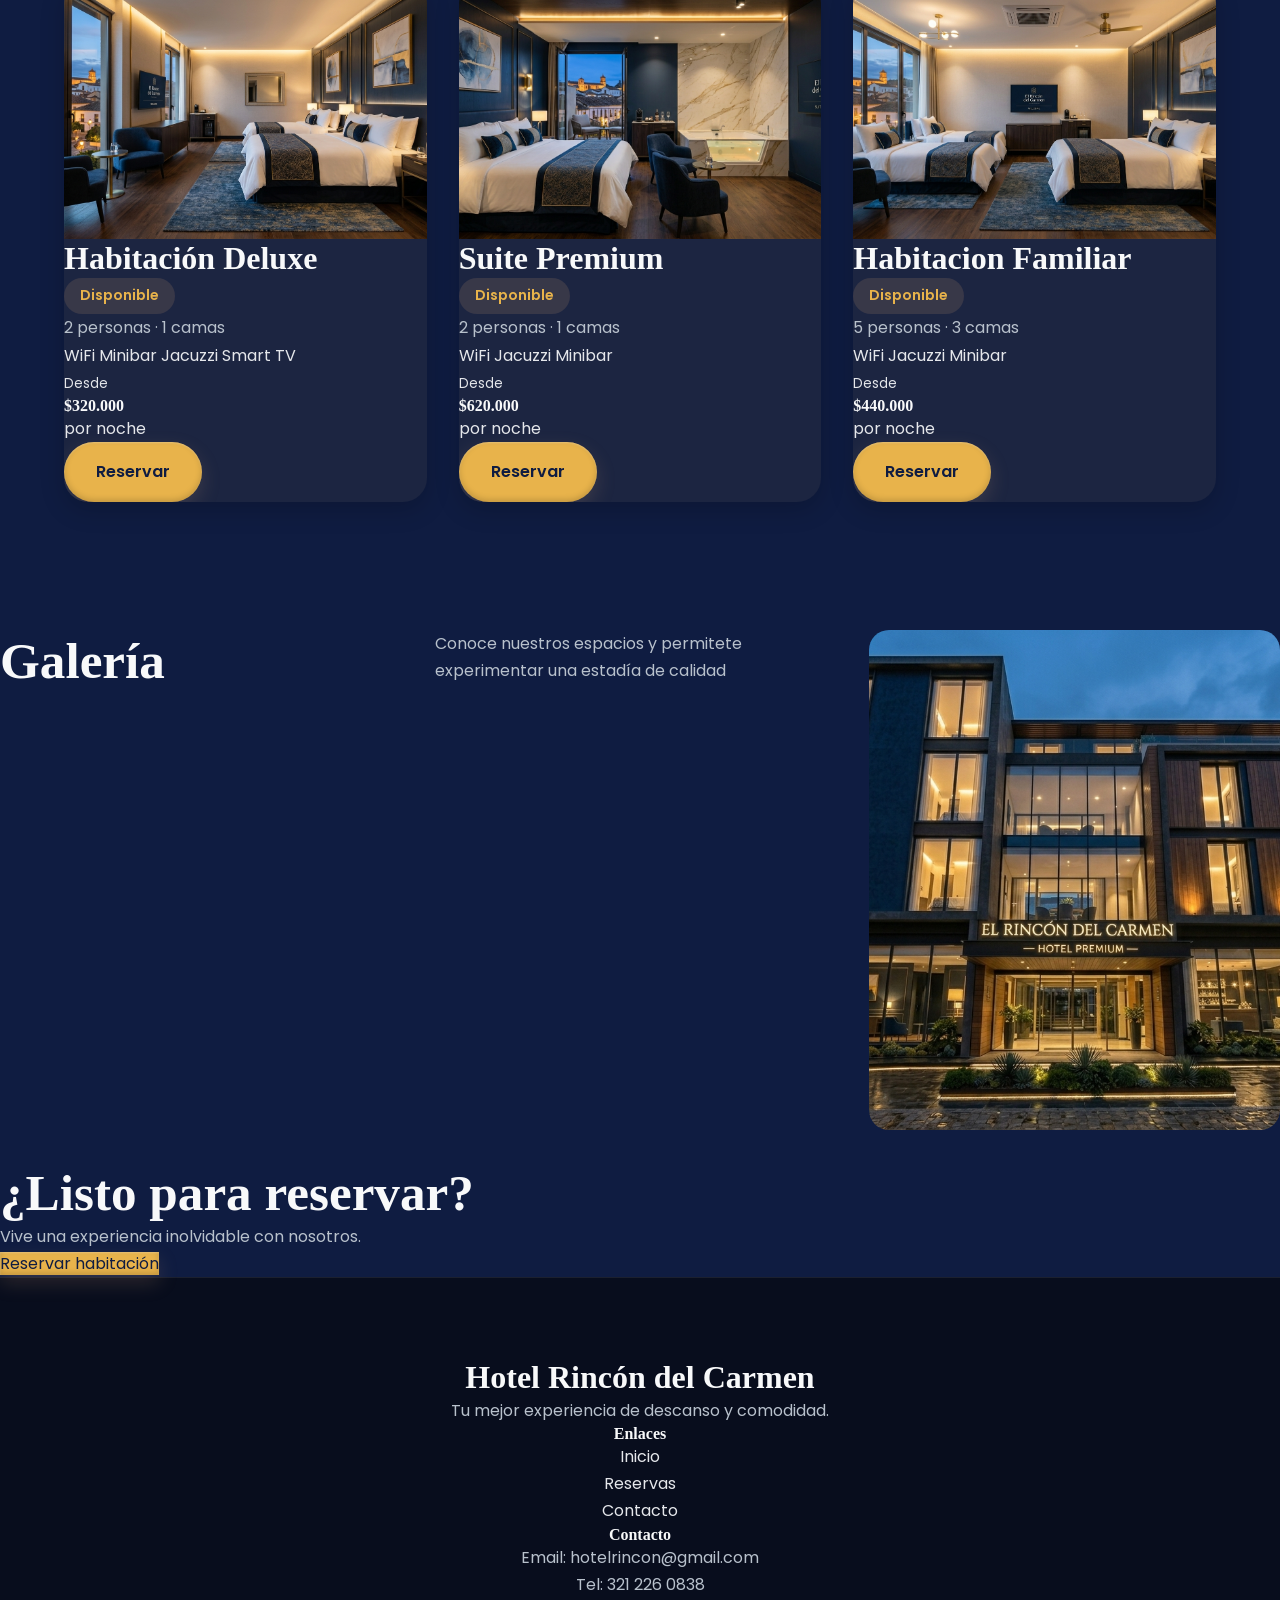
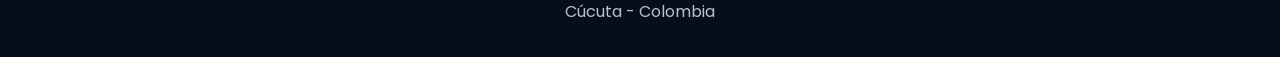
==== commit 60beb222: "feat: Card-habitacion Hize el js de card-habitacion.js, si agregamos una habitacion al js este autom" ====
--- a/index.html
+++ b/index.html
@@ -17,7 +17,7 @@
     <meta name="viewport" content="width=device-width, initial-scale=1.0" />
     <title>Hotel Rincón del Carmen</title>
     
-    <script src="JS/utils.js" defer></script>
+   
     <link rel="stylesheet" href="./CSS/estilacos.css" />
     <link rel="stylesheet" href="./CSS/responsive.css" />
 
@@ -105,74 +105,41 @@
 
 
 
-    <section class="rooms">
-
-        <div class="section-title">
-        <h2>Habitaciones Destacadas</h2>
-        <p>Conoce algunas de nuestras habitaciones más reservadas.</p>
-        </div>
-
-        <div class="rooms-container">
-
-        <article class="room-card">
-            <img src="img/habitaciones/Suite.png" alt="Habitación Premium">
-
-            <div class="room-content">
-            <h3>Suite Premium</h3>
-
-            <p>
-                Cama king size, jacuzzi privado, minibar y vista panorámica.
-            </p>
-
-            <span>$250.000 / noche</span>
-
-            <a href="reservas.html" class="btn-secondary">
-                Ver disponibilidad
-            </a>
-            </div>
-        </article>
-
-
-        <article class="room-card">
-            <img src="img/habitaciones/Habitacion familiar.png" alt="Habitación Familiar">
-
-            <div class="room-content">
-            <h3>Habitación Familiar</h3>
-
-            <p>
-                Espacios amplios ideales para grupos y familias.
-            </p>
-
-            <span>$320.000 / noche</span>
-
-            <a href="reservas.html" class="btn-secondary">
-                Ver disponibilidad
-            </a>
-            </div>
-        </article>
-
-
-        <article class="room-card">
-            <img src="img/habitaciones/Gemini_Generated_Image_coh4xzcoh4xzcoh4.png" alt="Habitación Deluxe">
-
-            <div class="room-content">
-            <h3>Habitación Deluxe</h3>
-
-            <p>
-                Diseño elegante, internet de alta velocidad y minibar incluido.
-            </p>
-
-            <span>$180.000 / noche</span>
-
-            <a href="reservas.html" class="btn-secondary">
-                Ver disponibilidad
-            </a>
-            </div>
-        </article>
-
-        </div>
-    </section>
-
+   <!-- =========================================
+     HABITACIONES DESTACADAS
+========================================= -->
+
+    <section class="rooms section">
+
+        <div class="container">
+
+         <div class="section-title mb-3">
+
+             <span class="badge mb-1">
+                Habitaciones Premium
+                </span>
+
+                <h2>
+                Habitaciones Destacadas
+                </h2>
+
+             <p>
+                Descubre espacios diseñados para el descanso,
+                el lujo y la comodidad absoluta.
+             </p>
+
+            </div>
+
+        <!-- CONTENEDOR DINÁMICO -->
+
+            <div
+            class="rooms-container grid grid-3"
+            id="roomsContainer"
+            ></div>
+
+     </div>
+
+    </section>
 
 
     <section class="gallery">
@@ -236,7 +203,10 @@
 
         </div>
     </footer>
-
+<script
+    type="module"
+    src="JS/Components/card-habitacion.js">
+</script>
 </body>
 </html>
 
--- a/CSS/estilacos.css
+++ b/CSS/estilacos.css
@@ -311,22 +311,37 @@
 }
 
 
-
 .navbar {
-  
-  width: 100%;
-  top: 0;
-  z-index: 999;
-
-  backdrop-filter: blur(14px);
-
-  background: rgba(11,19,43,0.65);
-
-  border-bottom: 1px solid var(--color-border);
+    position: fixed;
+    top: 0;
+    left: 0;
+
+    width: 100%;
+
+    padding: 1rem 0;
+
+    background: rgba(11,19,43,0.92);
+
+    backdrop-filter: blur(14px);
+
+    border-bottom: 1px solid var(--color-border);
+
+    z-index: 999;
 }
 
 .navbar-container {
-  height: 90px;
+    display: flex;
+    justify-content: space-between;
+    align-items: center;
+
+    min-height: 70px;
+}
+
+.logo {
+    font-size: 2rem;
+    font-family: var(--font-secondary);
+    font-weight: 700;
+    color: var(--color-smoke);
 }
 
 .nav-links {
@@ -424,11 +439,6 @@
     gap: 2rem;
 }
 
-.room-card {
-    overflow: hidden;
-    border-radius: 20px;
-}
-
 .room-bottom {
   display: flex;
   align-items: center;
@@ -630,4 +640,78 @@
   object-fit: cover;
 }
 
-
+.table {
+    width: 100%;
+    min-width: 700px;
+
+    border-collapse: collapse;
+}
+
+.table th,
+.table td {
+    padding: 1.2rem;
+    text-align: left;
+    white-space: nowrap;
+}
+
+.table-wrapper {
+    width: 100%;
+    overflow-x: auto;
+    border-radius: var(--radius-lg);
+}
+
+.table td:first-child {
+    min-width: 180px;
+}
+
+.admin-panel {
+    padding: 2rem;
+    border-radius: var(--radius-xl);
+
+    overflow: hidden;
+}
+
+.admin-hero {
+    padding-top: 140px;
+    padding-bottom: 4rem;
+
+    background:
+        linear-gradient(
+            rgba(11,19,43,0.88),
+            rgba(11,19,43,0.95)
+        );
+
+    border-bottom: 1px solid var(--color-border);
+}
+
+.admin-hero-content {
+    max-width: 700px;
+}
+
+.admin-stats {
+    display: grid;
+    grid-template-columns: repeat(4, 1fr);
+
+    gap: 1.5rem;
+
+    margin-top: 2rem;
+}
+
+.admin-stat-card {
+    padding: 1.5rem;
+
+    border-radius: var(--radius-lg);
+
+    background: rgba(255,255,255,0.04);
+
+    border: 1px solid var(--color-border);
+
+    transition: var(--transition-normal);
+}
+
+.admin-stat-card h3 {
+    font-size: 2.5rem;
+    color: var(--color-gold);
+
+    margin-bottom: 0.5rem;
+}
--- a/CSS/responsive.css
+++ b/CSS/responsive.css
@@ -79,4 +79,37 @@
   .slides img {
     height: 500px;
   }
+}
+
+@media (max-width: 768px) {
+
+    .admin-stats {
+        grid-template-columns: 1fr 1fr;
+    }
+
+    .table {
+        min-width: 650px;
+    }
+
+    .admin-panel {
+        padding: 1.2rem;
+    }
+
+}
+
+@media (max-width: 768px) {
+
+    .admin-hero h1 {
+        font-size: 3rem;
+        line-height: 1.1;
+    }
+
+}
+
+@media (max-width: 768px) {
+
+    .admin-stats {
+        grid-template-columns: 1fr 1fr;
+    }
+
 }
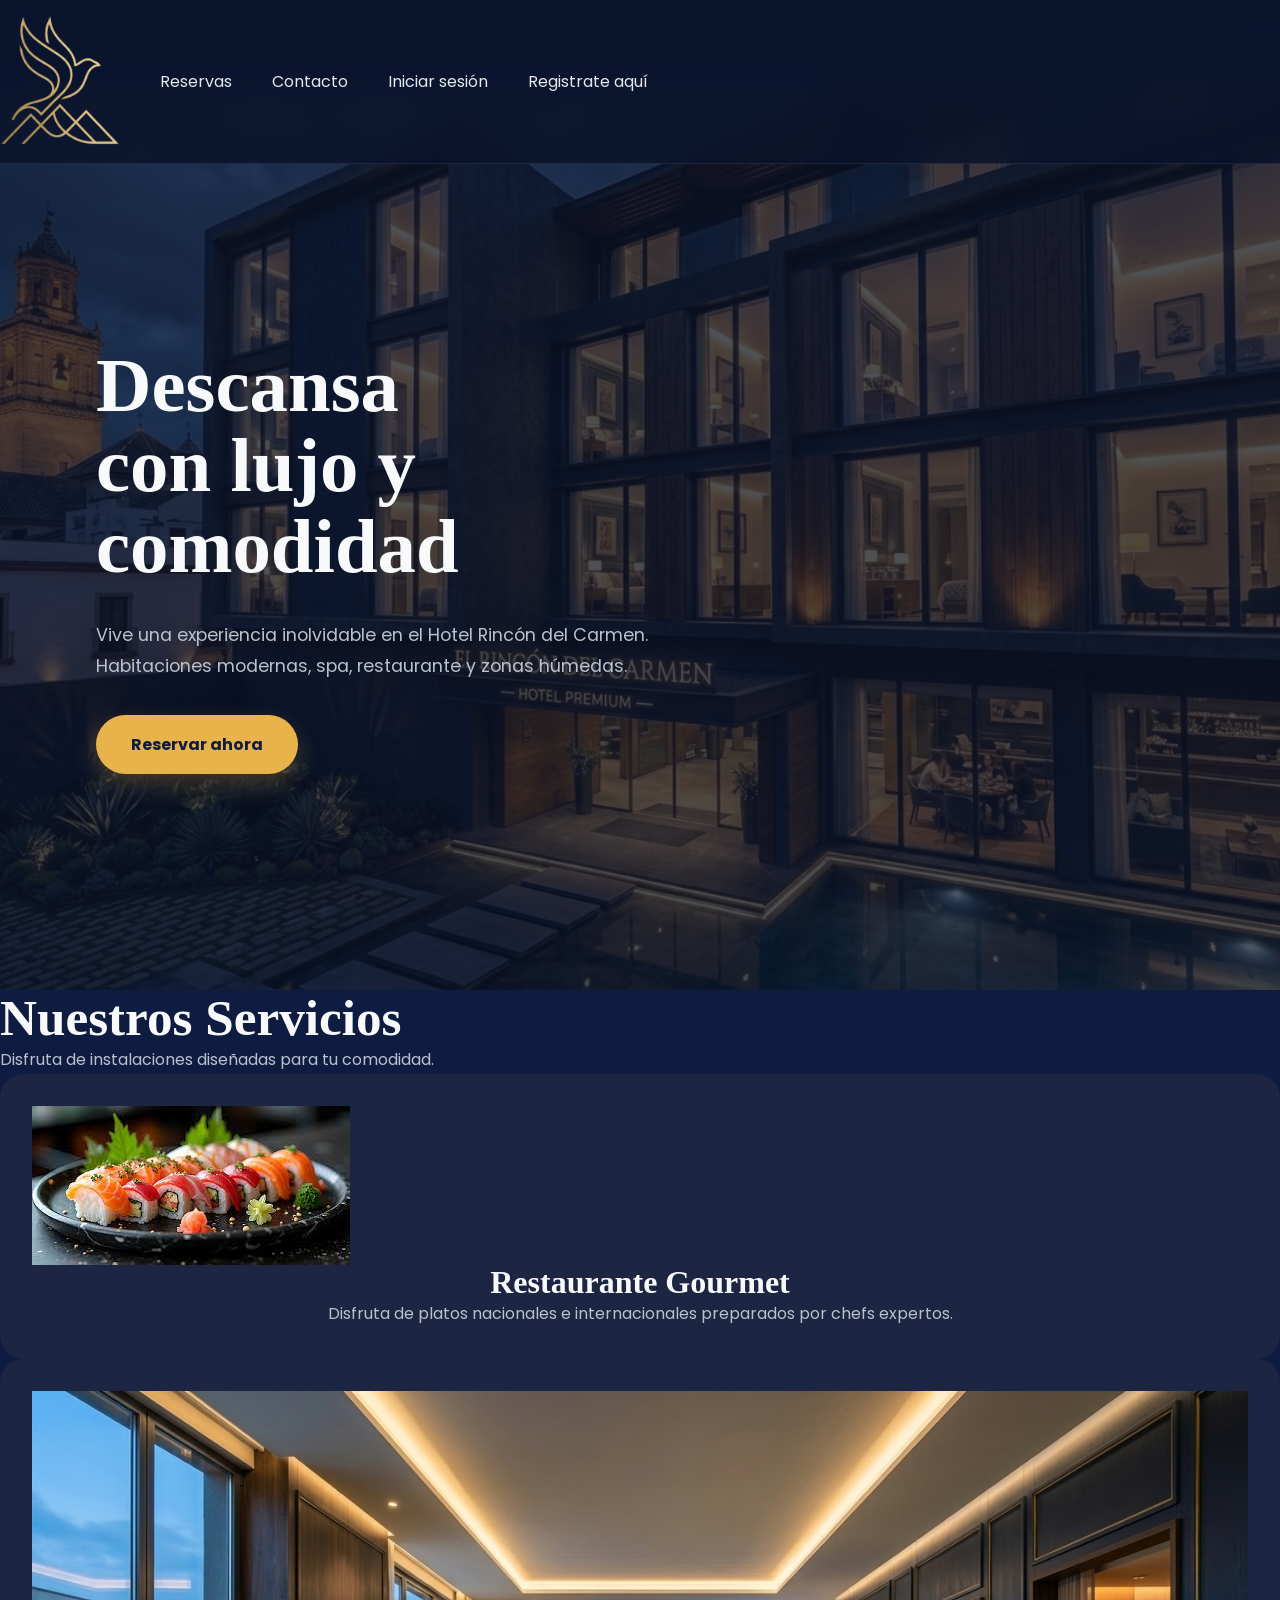
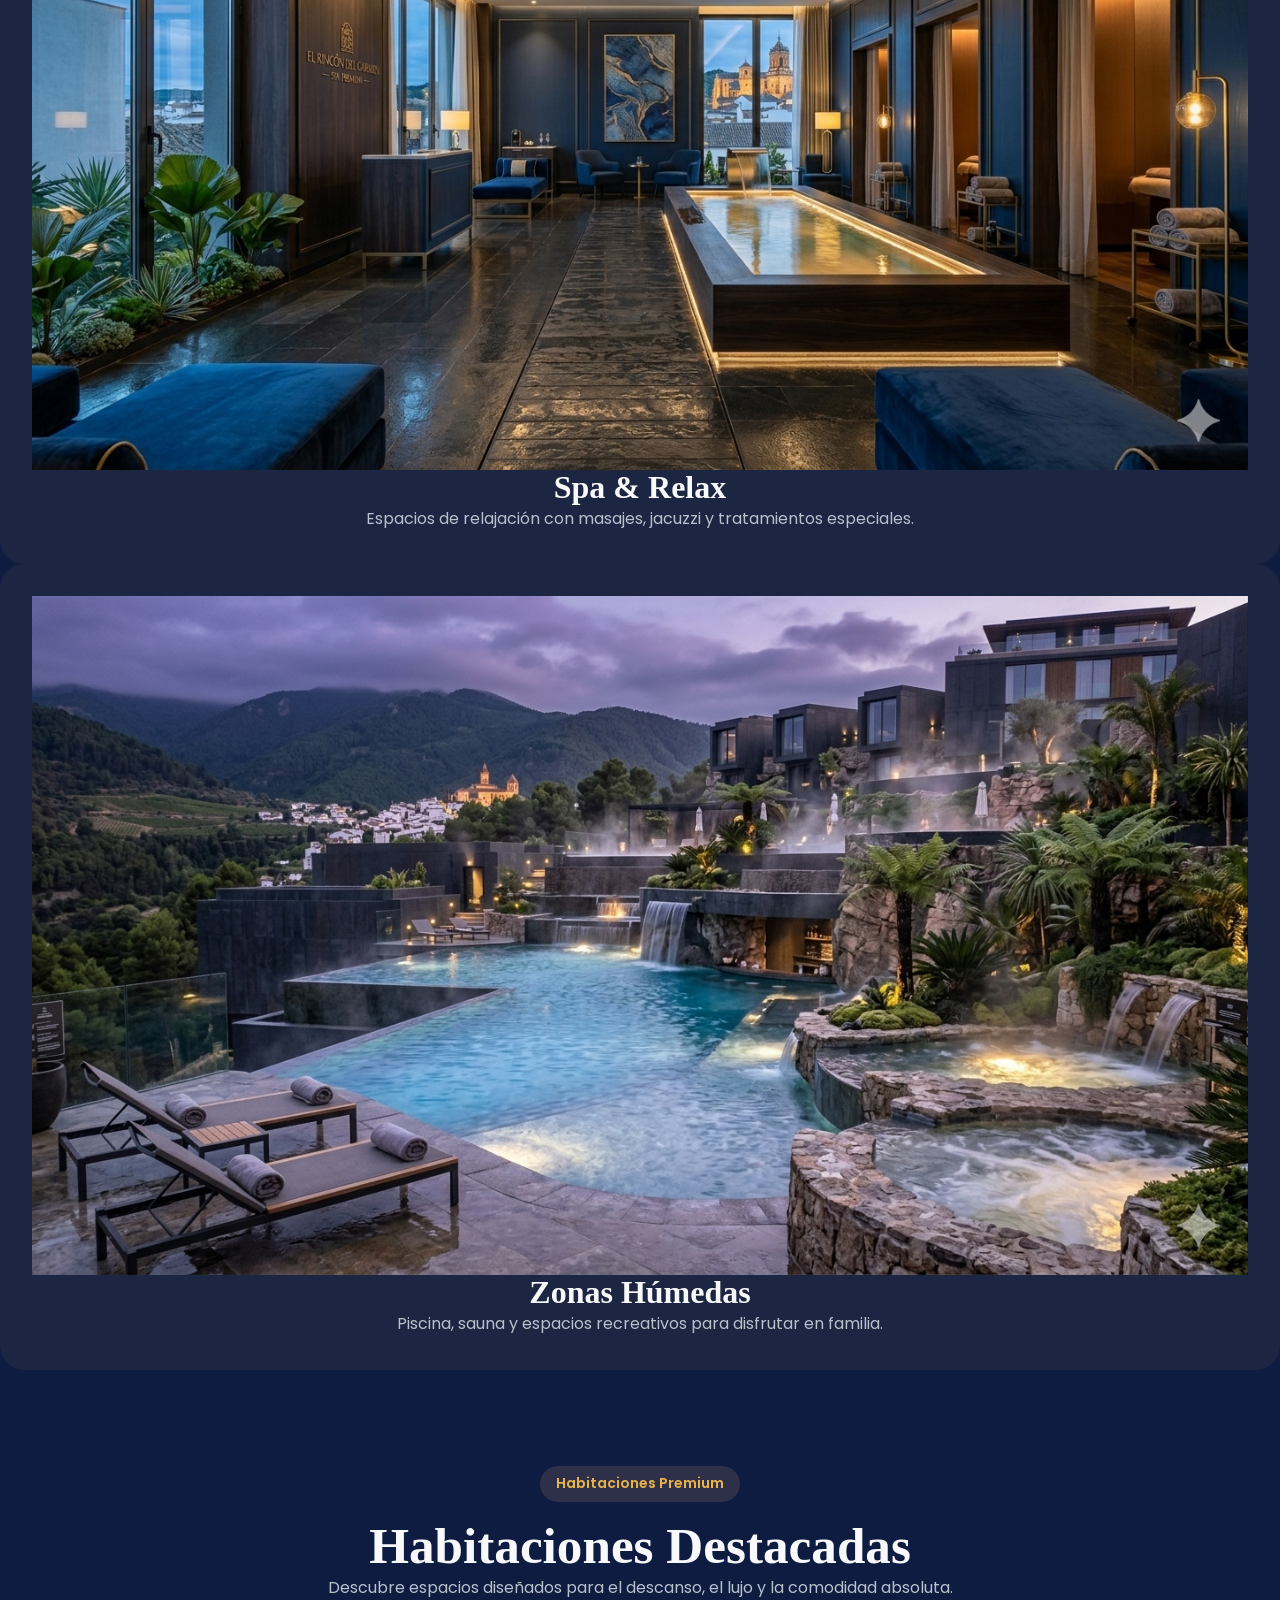
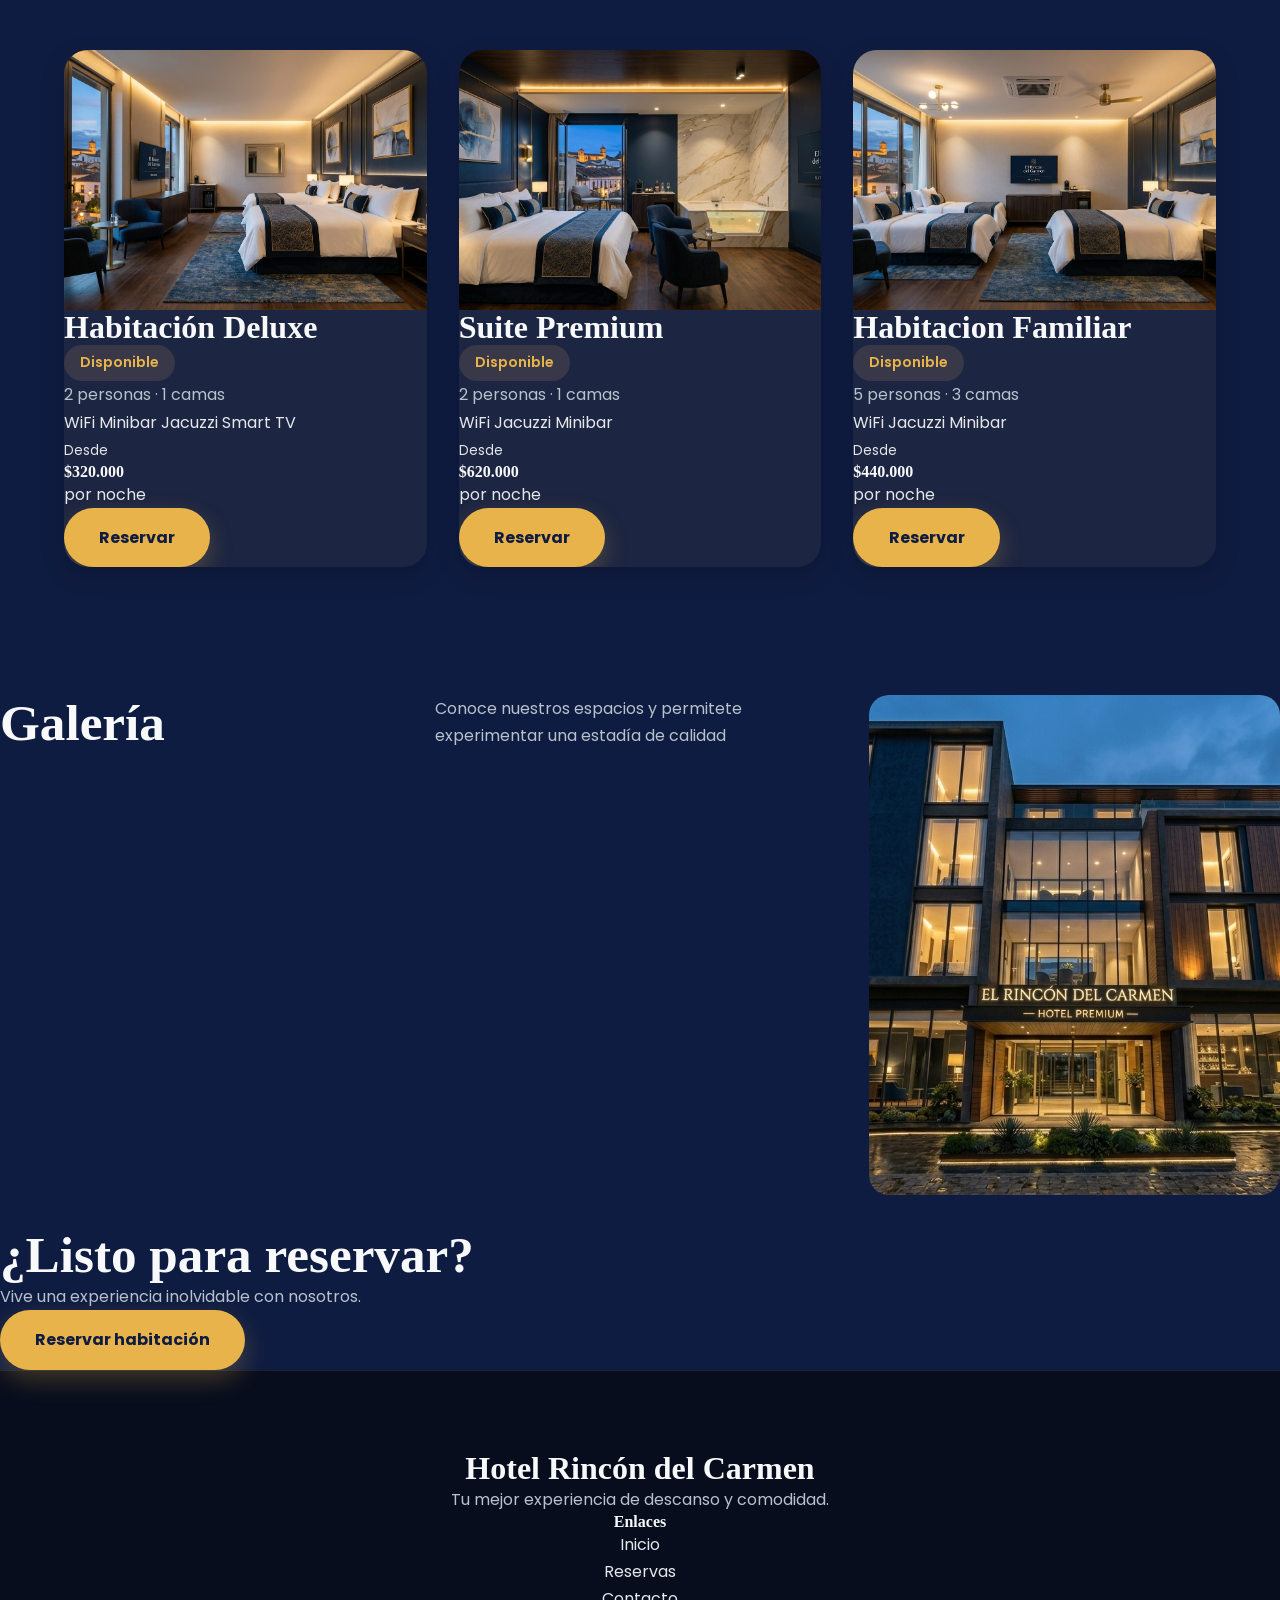
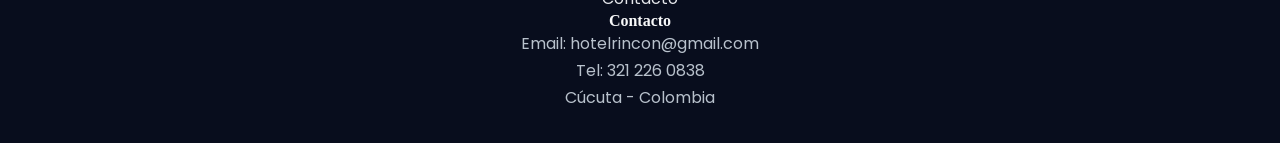
==== commit bc20521c: "feat: :art: logo ajá profe , lo quiero mucho  Jhonatan" ====
--- a/index.html
+++ b/index.html
@@ -28,16 +28,15 @@
 <body>
     <header class="header">
         <nav class="navbar">
-       <a href="index.html" class="logo">
-             El Rincón del Carmen
-    </a>
-        <ul class="nav-links">
-            <li><a href="index.html">Inicio</a></li>
-            <li><a href="reservas.html">Reservas</a></li>
-            <li><a href="contacto.html">Contacto</a></li>
-            <li><a href="login.html">Iniciar sesión</a></li>
-            <li><a href="registro.html">Registrate aquí</a></li>
-        </ul>
+            <ul class="nav-links">
+                <a href="index.html">
+                    <img src="img/hotel/logo/logo.png" alt="logo del hotel">
+                </a>
+                <li><a href="reservas.html">Reservas</a></li>
+                <li><a href="contacto.html">Contacto</a></li>
+                <li><a href="login.html">Iniciar sesión</a></li>
+                <li><a href="registro.html">Registrate aquí</a></li>
+            </ul>
         </nav>
 
         <section class="hero">
--- a/CSS/estilacos.css
+++ b/CSS/estilacos.css
@@ -22,7 +22,6 @@
   --glass-bg: rgba(255,255,255,0.06);
   --glass-border: rgba(255,255,255,0.12);
 
- 
 
   --shadow-sm:
     0 2px 8px rgba(0,0,0,0.12);
@@ -264,7 +263,10 @@
 
 .mb-1 { margin-bottom: 1rem; }
 .mb-2 { margin-bottom: 2rem; }
-.mb-3 { margin-bottom: 3rem; }
+.mb-3 { 
+  margin-bottom: 3rem; 
+  text-align: center;
+}
 
 
 
@@ -285,20 +287,35 @@
 
 
 .btn-primary {
-  background: var(--color-gold);
-  color: var(--color-midnight);
-  text-align: center;
-  box-shadow:
-    inset 0 1px 2px rgba(255,255,255,0.25),
-    inset 0 -2px 6px rgba(0,0,0,0.18),
-    0 8px 20px rgba(212,163,115,0.18);
+
+    display: inline-flex;
+
+    width: fit-content;
+
+    padding: 1rem 2.2rem;
+
+    border-radius: 999px;
+
+    background: var(--color-gold);
+
+    color: var(--color-midnight);
+
+    font-weight: 700;
+
+    transition: 0.3s ease;
+
+    box-shadow:
+        0 10px 25px rgba(232,179,75,0.25);
 
 }
 
 .btn-primary:hover {
-  transform: translateY(-3px);
-  opacity: 0.92;
-}
+
+    transform: translateY(-4px);
+
+}
+
+
 
 .btn-outline {
   border: 1px solid var(--color-gold);
@@ -311,115 +328,306 @@
 }
 
 
+/* =========================================
+   NAVBAR
+========================================= */
+
 .navbar {
+
     position: fixed;
+
     top: 0;
     left: 0;
 
     width: 100%;
 
+    z-index: 999;
+
     padding: 1rem 0;
 
-    background: rgba(11,19,43,0.92);
+    background: rgba(11, 19, 43, 0.85);
 
     backdrop-filter: blur(14px);
 
     border-bottom: 1px solid var(--color-border);
 
-    z-index: 999;
-}
+}
+.navbar img{
+  width: 120px;
+  height: auto;
+}
+
+/* EVITA QUE EL NAVBAR TAPE EL CONTENIDO */
+
+body {
+
+    padding-top: 90px;
+
+}
+
+/* CONTENEDOR NAVBAR */
 
 .navbar-container {
+
     display: flex;
+
     justify-content: space-between;
+
     align-items: center;
 
-    min-height: 70px;
-}
-
+    gap: 3rem;
+
+    min-height: 90px;
+
+}
+
+/* LOGO */
 .logo {
-    font-size: 2rem;
+
+    font-size: clamp(1.8rem, 2vw, 2.5rem);
+
     font-family: var(--font-secondary);
+
     font-weight: 700;
+
     color: var(--color-smoke);
-}
+
+    white-space: nowrap;
+
+}
+
+/* LINKS */
 
 .nav-links {
-  display: flex;
-  gap: 2rem;
+
+    display: flex;
+
+    align-items: center;
+
+    gap: 2.5rem;
+
+    margin-left: auto;
+
 }
 
 .nav-links a {
-  position: relative;
-  transition: var(--transition-fast);
+
+    position: relative;
+
+    transition: var(--transition-fast);
+
 }
 
 .nav-links a::after {
-  content: "";
-
-  position: absolute;
-  left: 0;
-  bottom: -6px;
-
-  width: 0%;
-  height: 2px;
-
-  background: var(--color-gold);
-
-  transition: var(--transition-normal);
+
+    content: "";
+
+    position: absolute;
+
+    left: 0;
+    bottom: -6px;
+
+    width: 0%;
+
+    height: 2px;
+
+    background: var(--color-gold);
+
+    transition: var(--transition-normal);
+
 }
 
 .nav-links a:hover::after {
-  width: 100%;
-}
-
+
+    width: 100%;
+
+}
+
+/* =========================================
+   HERO
+========================================= */
+
+.hero,
+.admin-hero,
+.reservas-hero {
+
+    position: relative;
+
+    min-height: calc(100vh - 90px);
+
+    display: flex;
+
+    align-items: center;
+
+    padding: 5rem 0;
+
+    overflow: hidden;
+
+}
+
+/* HERO HOME */
 
 .hero {
-  position: relative;
-
-  min-height: 100vh;
-
-  display: flex;
-  align-items: center;
-
-  background:
-    linear-gradient(var(--color-overlay), var(--color-overlay)),
-    url('../img/hotel/LATERAL.png') center/cover no-repeat;
-}
+
+    position: relative;
+
+    min-height: 100vh;
+
+    display: flex;
+    align-items: center;
+
+    padding-top: 120px;
+
+    background:
+        linear-gradient(
+            rgba(11,19,43,0.72),
+            rgba(11,19,43,0.72)
+        ),
+        url('../img/hotel/LATERAL.png')
+        center center / cover no-repeat;
+
+}
+
+/* CONTENIDO HERO */
 
 .hero-content {
-  max-width: 700px;
-}
-
-.hero-subtitle {
-  color: var(--color-gold);
-  letter-spacing: 4px;
-  text-transform: uppercase;
-  margin-bottom: 1rem;
-}
-
+
+    max-width: 720px;
+
+    padding: 2rem;
+
+    margin-left: 5%;
+
+    z-index: 2;
+
+}
+
+.hero-content h1 {
+
+    font-size: clamp(3.5rem, 6vw, 6rem);
+
+    line-height: 1.05;
+
+    margin-bottom: 2rem;
+
+    max-width: 10ch;
+
+}
+
+.hero-content p {
+
+    font-size: 1.2rem;
+
+    line-height: 1.8;
+
+    max-width: 650px;
+
+    margin-bottom: 2rem;
+
+}
+
+/* TITULOS */
+
+h1,
+h2,
+h3,
+h4,
+h5,
+h6 {
+
+    font-family: var(--font-secondary);
+
+    line-height: 1.1;
+
+    color: var(--color-smoke);
+
+    font-weight: 600;
+
+}
+
+h1 {
+
+    font-size: clamp(2.2rem, 5vw, 4.5rem);
+
+}
+
+h2 {
+
+    font-size: clamp(1.8rem, 4vw, 3.2rem);
+
+}
+
+h3 {
+
+    font-size: clamp(1.4rem, 3vw, 2rem);
+
+}
+
+/* =========================================
+   HERO TEXTOS
+========================================= */
+
+.hero-content p,
+.admin-hero-content p,
+.reservas-hero-content p {
+
+    font-size: 1.1rem;
+
+    color: var(--color-text-muted);
+
+    max-width: 650px;
+
+}
+
+/* =========================================
+   FIX ROOMS
+========================================= */
+
+.rooms-container {
+
+    display: grid;
+
+    grid-template-columns: repeat(3, 1fr);
+
+    gap: 2rem;
+
+}
 
 .room-card {
-  overflow: hidden;
-
-  border-radius: var(--radius-lg);
-
-  background: var(--color-deep);
-
-  box-shadow: var(--shadow-md);
-
-  transition: var(--transition-normal);
-}
+
+    overflow: hidden;
+
+    border-radius: var(--radius-lg);
+
+    background: var(--color-deep);
+
+    box-shadow: var(--shadow-md);
+
+    transition: var(--transition-normal);
+
+}
+
+.room-card img {
+
+    width: 100%;
+
+    height: 260px;
+
+    object-fit: cover;
+
+    display: block;
+
+}
+
+
+
+
 
 .room-card:hover {
   transform: translateY(-8px);
   box-shadow: var(--shadow-lg);
 }
 
-.room-card img {
-  height: 300px;
-  object-fit: cover;
-}
 
 .room-card-content {
   padding: 2rem;
@@ -433,11 +641,7 @@
 }
 
 
-.rooms-container {
-    display: grid;
-    grid-template-columns: repeat(3, 1fr);
-    gap: 2rem;
-}
+
 
 .room-bottom {
   display: flex;
@@ -450,6 +654,27 @@
   min-width: 220px;
 }
 
+/* =========================================
+   FIX TABLES
+========================================= */
+
+.table-wrapper {
+
+    width: 100%;
+
+    overflow-x: auto;
+
+}
+
+.table {
+
+    width: 100%;
+
+    min-width: 700px;
+
+    border-collapse: collapse;
+
+}
 
 .gallery {
   display: grid;
@@ -640,78 +865,241 @@
   object-fit: cover;
 }
 
-.table {
-    width: 100%;
-    min-width: 700px;
-
-    border-collapse: collapse;
-}
-
-.table th,
-.table td {
-    padding: 1.2rem;
-    text-align: left;
-    white-space: nowrap;
-}
-
-.table-wrapper {
-    width: 100%;
-    overflow-x: auto;
-    border-radius: var(--radius-lg);
-}
-
-.table td:first-child {
-    min-width: 180px;
-}
-
-.admin-panel {
-    padding: 2rem;
-    border-radius: var(--radius-xl);
-
-    overflow: hidden;
-}
-
-.admin-hero {
-    padding-top: 140px;
-    padding-bottom: 4rem;
-
-    background:
-        linear-gradient(
-            rgba(11,19,43,0.88),
-            rgba(11,19,43,0.95)
-        );
-
-    border-bottom: 1px solid var(--color-border);
-}
-
-.admin-hero-content {
-    max-width: 700px;
-}
-
-.admin-stats {
-    display: grid;
-    grid-template-columns: repeat(4, 1fr);
-
-    gap: 1.5rem;
-
-    margin-top: 2rem;
-}
-
-.admin-stat-card {
-    padding: 1.5rem;
-
-    border-radius: var(--radius-lg);
-
-    background: rgba(255,255,255,0.04);
-
-    border: 1px solid var(--color-border);
-
-    transition: var(--transition-normal);
-}
-
-.admin-stat-card h3 {
-    font-size: 2.5rem;
-    color: var(--color-gold);
-
-    margin-bottom: 0.5rem;
+
+/* =========================================
+   CONTACT SECTION
+========================================= */
+
+.contact-section {
+
+  padding: 5rem 0;
+
+  background:
+      linear-gradient(
+          135deg,
+          var(--color-midnight) 0%,
+          var(--color-midnight) 62%,
+          var(--color-deep) 62%,
+          var(--color-deep) 100%
+      );
+
+}
+
+
+/* =========================================
+ CONTACT CONTAINER
+========================================= */
+
+.contact-container {
+
+  display: flex;
+
+  flex-direction: column;
+
+  gap: 2rem;
+
+}
+
+
+/* =========================================
+ CARDS
+========================================= */
+
+.contact-cards {
+
+  display: grid;
+
+  grid-template-columns: repeat(2, 1fr);
+
+  gap: 1rem;
+
+  order: 1;
+
+}
+
+
+.contact-card {
+
+  min-height: 220px;
+
+  display: flex;
+
+  flex-direction: column;
+
+  justify-content: center;
+
+  border-radius: var(--radius-md);
+
+  border: 1px solid var(--glass-border);
+
+  background: var(--glass-bg);
+
+  backdrop-filter: blur(12px);
+
+  text-align: center;
+
+  transition: var(--transition-normal);
+
+}
+
+
+.contact-card:hover {
+
+  transform: translateY(-6px);
+
+  box-shadow: var(--shadow-md);
+
+}
+
+
+.contact-icon {
+
+  font-size: 2rem;
+
+  margin-bottom: 1rem;
+
+}
+
+
+.contact-card h3 {
+
+  margin-bottom: 0.8rem;
+
+  font-size: 1.4rem;
+
+}
+
+
+.contact-card p {
+
+  color: var(--color-text-muted);
+
+  font-size: 0.95rem;
+
+  word-break: break-word;
+
+  overflow-wrap: break-word;
+
+}
+
+
+/* =========================================
+ FORM
+========================================= */
+
+.contact-form-wrapper {
+
+  padding: 2rem;
+
+  border-radius: var(--radius-lg);
+
+  background: rgba(255,255,255,0.05);
+
+  border: 1px solid var(--glass-border);
+
+  backdrop-filter: blur(14px);
+
+  order: 2;
+
+}
+
+
+.contact-form {
+
+  display: flex;
+
+  flex-direction: column;
+
+  gap: 1.5rem;
+
+}
+
+
+.contact-form textarea {
+
+  resize: none;
+
+  min-height: 160px;
+
+}
+
+
+/* =========================================
+ MAP
+========================================= */
+
+.map-wrapper {
+
+  overflow: hidden;
+
+  border-radius: var(--radius-lg);
+
+  border: 1px solid var(--glass-border);
+
+  box-shadow: var(--shadow-md);
+
+}
+
+
+/* =========================================
+ TABLET
+========================================= */
+
+@media (min-width: 768px) {
+
+  .contact-cards {
+
+      gap: 1.5rem;
+
+  }
+
+}
+
+
+/* =========================================
+ DESKTOP
+========================================= */
+
+@media (min-width: 1024px) {
+
+  .contact-section {
+
+      background: var(--color-midnight);
+
+  }
+
+  .contact-container {
+
+      flex-direction: row;
+
+      align-items: center;
+
+      gap: 4rem;
+
+  }
+
+
+  .contact-cards {
+
+      width: 40%;
+
+      z-index: 2;
+
+  }
+
+
+  .contact-form-wrapper {
+
+      width: 50%;
+
+      padding: 4rem;
+
+      margin-left: -2rem;
+      margin-right: -2 rem;
+
+
+
+
+  }
+
 }
--- a/CSS/responsive.css
+++ b/CSS/responsive.css
@@ -1,115 +1,269 @@
+/* =========================================
+   TABLET
+========================================= */
+
 @media (max-width: 992px) {
 
-  .grid-4,
-  .grid-3 {
-    grid-template-columns: repeat(2, 1fr);
-  }
-
-  .hero {
-    text-align: center;
-  }
-
-  .nav-links {
-    gap: 1rem;
-  }
-}
-
+    .grid-3,
+    .grid-4 {
+
+        grid-template-columns: repeat(2, 1fr);
+
+    }
+
+    .hero,
+    .admin-hero,
+    .reservas-hero {
+
+        text-align: center;
+
+    }
+
+    .hero-content,
+    .admin-hero-content,
+    .reservas-hero-content {
+
+        margin: 0 auto;
+
+    }
+
+    .nav-links {
+
+        gap: 1rem;
+
+    }
+
+}
+
+/* =========================================
+   MOBILE
+========================================= */
 
 @media (max-width: 768px) {
 
-  .grid-2,
-  .grid-3,
-  .grid-4 {
-    grid-template-columns: 1fr;
-  }
-
-  .section {
-    padding: 4rem 0;
-  }
-
-  .navbar-container {
-    height: 80px;
-  }
-
-  .hero {
-    min-height: 85vh;
-  }
-
-  .hero-content {
-    max-width: 100%;
-  }
-
-  .btn {
-    width: 100%;
-  }
-
-  h1 {
-    font-size: 2.8rem;
-  }
-
-  h2 {
-    font-size: 2rem;
-  }
-}
-
-
+    body {
+
+        padding-top: 120px;
+
+    }
+
+    /* GRID */
+
+    .grid-2,
+    .grid-3,
+    .grid-4,
+    .rooms-container,
+    .services-container {
+
+        grid-template-columns: 1fr;
+
+    }
+
+    /* SECCIONES */
+
+    .section {
+
+        padding: 4rem 0;
+
+    }
+
+    /* NAVBAR */
+
+    .navbar {
+
+        padding: 1rem;
+
+    }
+
+    .navbar-container {
+
+        flex-direction: column;
+
+        align-items: flex-start;
+
+        gap: 1rem;
+
+    }
+
+    .logo {
+
+        font-size: 1.5rem;
+
+    }
+
+    .nav-links {
+
+        width: 100%;
+
+        flex-wrap: wrap;
+
+        gap: 1rem;
+
+    }
+
+    /* HERO */
+
+    .hero,
+    .admin-hero,
+    .reservas-hero {
+
+        min-height: auto;
+
+        padding: 3rem 0;
+
+    }
+
+    .hero-content,
+    .admin-hero-content,
+    .reservas-hero-content {
+
+        max-width: 100%;
+
+        text-align: center;
+
+    }
+
+    h1 {
+
+        font-size: 2.8rem;
+
+    }
+
+    h2 {
+
+        font-size: 2rem;
+
+    }
+
+    p {
+
+        font-size: 0.95rem;
+
+    }
+
+    /* BOTONES */
+
+    .btn {
+
+        width: 100%;
+
+    }
+
+    /* ROOMS */
+
+    .room-card img {
+
+        height: 220px;
+
+    }
+
+    /* ADMIN */
+
+    .admin-stats {
+
+        grid-template-columns: 1fr;
+
+    }
+
+    .admin-panel {
+
+        padding: 1.2rem;
+
+    }
+
+    .table {
+
+        min-width: 650px;
+
+    }
+
+}
+
+/* =========================================
+   SMALL MOBILE
+========================================= */
 
 @media (max-width: 480px) {
 
-  body {
-    font-size: 14px;
-  }
-
-  .container {
-    width: 92%;
-  }
-
-  .room-card img {
-    height: 220px;
-  }
-}
+    body {
+
+        font-size: 14px;
+
+    }
+
+    .container {
+
+        width: 92%;
+
+    }
+
+    h1 {
+
+        font-size: 2.3rem;
+
+    }
+
+    h2 {
+
+        font-size: 1.7rem;
+
+    }
+
+    .room-card img {
+
+        height: 200px;
+
+    }
+
+}
+
+/* =========================================
+   GALLERY
+========================================= */
 
 @media (min-width: 768px) {
-  .slides img {
-    height: 400px;
-  }
+
+    .slides img {
+
+        height: 400px;
+
+    }
+
 }
 
 @media (min-width: 1024px) {
-  .slides img {
-    height: 500px;
-  }
-}
-
-@media (max-width: 768px) {
-
-    .admin-stats {
-        grid-template-columns: 1fr 1fr;
-    }
-
-    .table {
-        min-width: 650px;
-    }
-
-    .admin-panel {
-        padding: 1.2rem;
-    }
-
-}
-
-@media (max-width: 768px) {
-
-    .admin-hero h1 {
-        font-size: 3rem;
-        line-height: 1.1;
-    }
-
-}
-
-@media (max-width: 768px) {
-
-    .admin-stats {
-        grid-template-columns: 1fr 1fr;
+
+    .slides img {
+
+        height: 500px;
+
+    }
+
+}
+@media (max-width: 992px) {
+
+    .hero {
+
+        text-align: center;
+
+        justify-content: center;
+
+        padding-top: 140px;
+
+    }
+
+    .hero-content {
+
+        margin-left: 0;
+
+        padding: 1rem;
+
+    }
+
+    .hero-content h1 {
+
+        max-width: 100%;
+
     }
 
 }
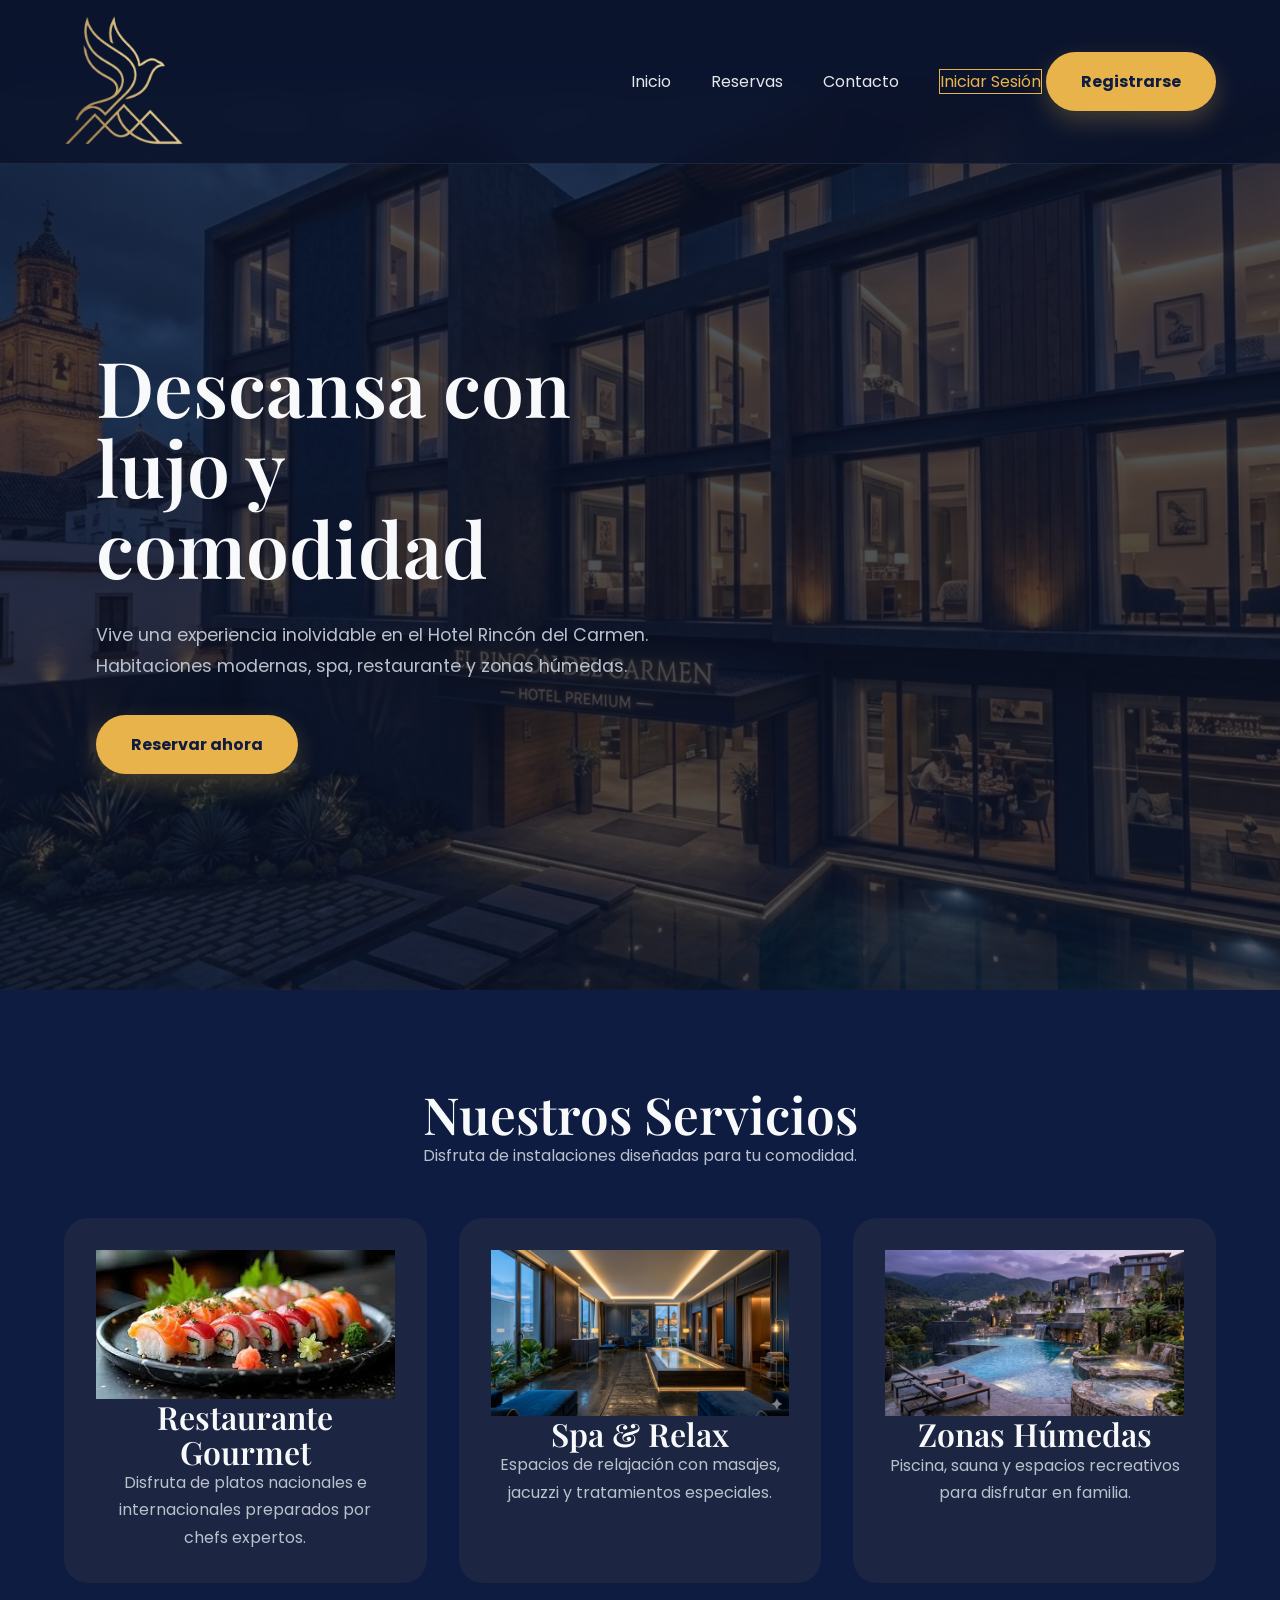
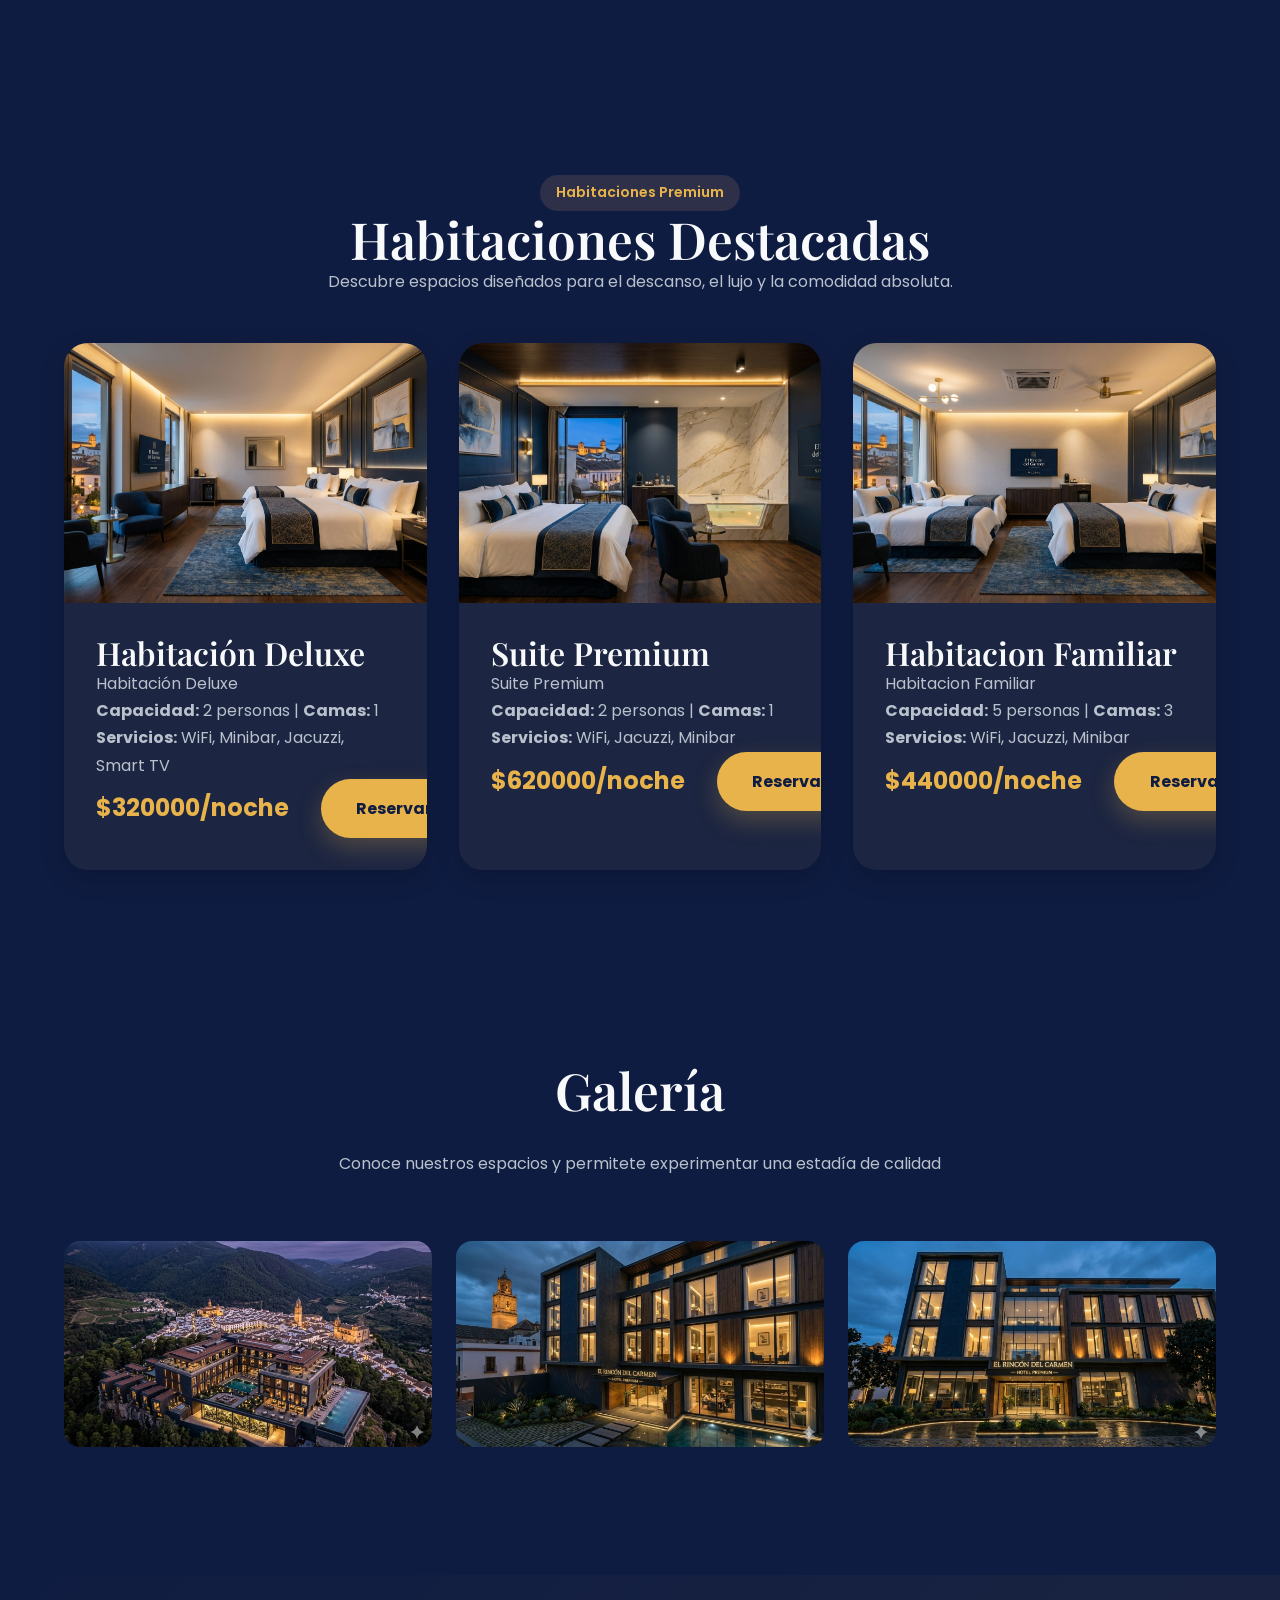
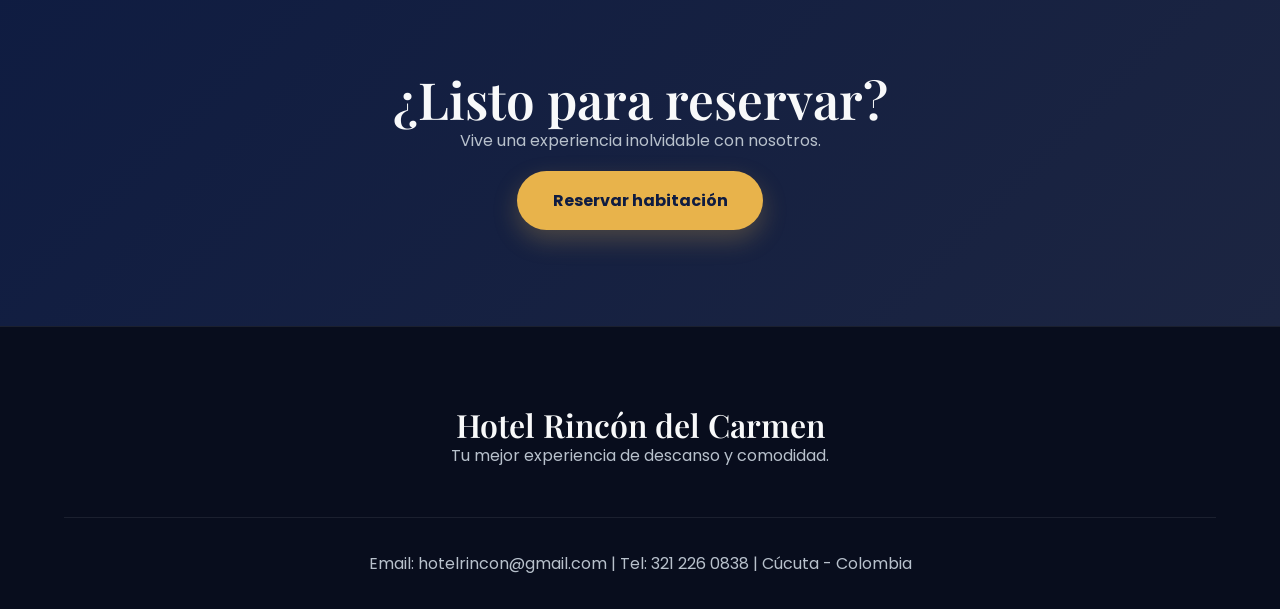
==== commit 4313fac3: "feat: :sparkles: la habiamos cagado horriblemente pero yo resuelvo, ustedes tranquilos" ====
--- a/index.html
+++ b/index.html
@@ -1,15 +1,3 @@
-
-<!-- Debe tener:
-
-✅ Hero principal
-✅ Nombre del hotel
-✅ Botón “Reservar ahora”
-✅ Carrusel de imágenes
-✅ Servicios del hotel
-✅ Habitaciones destacadas
-✅ Galería
-✅ Footer -->
-
 <!DOCTYPE html>
 <html lang="es">
 <head>
@@ -17,195 +5,116 @@
     <meta name="viewport" content="width=device-width, initial-scale=1.0" />
     <title>Hotel Rincón del Carmen</title>
     
-   
     <link rel="stylesheet" href="./CSS/estilacos.css" />
     <link rel="stylesheet" href="./CSS/responsive.css" />
 
     <link rel="preconnect" href="https://fonts.googleapis.com">
     <link rel="preconnect" href="https://fonts.gstatic.com" crossorigin>
-    <link href="https://fonts.googleapis.com/css2?family=Poppins:wght@300;400;500;600;700&display=swap" rel="stylesheet">
+    <link href="https://fonts.googleapis.com/css2?family=Poppins:wght@300;400;500;600;700&family=Playfair+Display:wght@600;700&display=swap" rel="stylesheet">
 </head>
 <body>
-    <header class="header">
-        <nav class="navbar">
-            <ul class="nav-links">
-                <a href="index.html">
-                    <img src="img/hotel/logo/logo.png" alt="logo del hotel">
-                </a>
-                <li><a href="reservas.html">Reservas</a></li>
-                <li><a href="contacto.html">Contacto</a></li>
-                <li><a href="login.html">Iniciar sesión</a></li>
-                <li><a href="registro.html">Registrate aquí</a></li>
-            </ul>
-        </nav>
-
-        <section class="hero">
-        <div class="hero-overlay"></div>
-
-        <div class="hero-content">
-            <h1>Descansa con lujo y comodidad</h1>
-
-            <p>
-            Vive una experiencia inolvidable en el Hotel Rincón del Carmen.
-            Habitaciones modernas, spa, restaurante y zonas húmedas.
-            </p>
-
-            <a href="reservas.html" class="btn-primary">
-            Reservar ahora
+    <header class="navbar">
+        <div class="container navbar-container">
+            <a href="index.html" class="logo">
+                <img src="img/hotel/logo/logo.png" alt="logo del hotel">
             </a>
+            <nav class="nav-links">
+                <a href="index.html">Inicio</a>
+                <a href="reservas.html">Reservas</a>
+                <a href="contacto.html">Contacto</a>
+                <div id="navAuth"></div>
+            </nav>
         </div>
-        </section>
     </header>
 
+    <main>
+        <section class="hero">
+            <div class="container hero-content">
+                <h1>Descansa con lujo y comodidad</h1>
+                <p>Vive una experiencia inolvidable en el Hotel Rincón del Carmen. Habitaciones modernas, spa, restaurante y zonas húmedas.</p>
+                <a href="reservas.html" class="btn-primary">Reservar ahora</a>
+            </div>
+        </section>
 
-    <section class="services">
-        <div class="section-title">
-        <h2>Nuestros Servicios</h2>
-        <p>Disfruta de instalaciones diseñadas para tu comodidad.</p>
-        </div>
+        <section class="section">
+            <div class="container">
+                <div class="mb-3">
+                    <h2>Nuestros Servicios</h2>
+                    <p>Disfruta de instalaciones diseñadas para tu comodidad.</p>
+                </div>
 
-        <div class="services-container">
+                <div class="grid grid-3">
+                    <div class="service-card">
+                        <img src="img/comidas/Sushi.jpg" alt="sushi">
+                        <h3>Restaurante Gourmet</h3>
+                        <p>Disfruta de platos nacionales e internacionales preparados por chefs expertos.</p>
+                    </div>
 
-        <article class="service-card">
-            <img src="img/comidas/Sushi.jpg" alt="Restaurante" />
+                    <div class="service-card">
+                        <img src="img/spa/Spa.png" alt="spa">
+                        <h3>Spa & Relax</h3>
+                        <p>Espacios de relajación con masajes, jacuzzi y tratamientos especiales.</p>
+                    </div>
 
-            <div class="service-content">
-            <h3>Restaurante Gourmet</h3>
-            <p>
-                Disfruta de platos nacionales e internacionales preparados por chefs expertos.
-            </p>
+                    <div class="service-card">
+                        <img src="img/spa/zonahumeda.png" alt="zonas humedas">
+                        <h3>Zonas Húmedas</h3>
+                        <p>Piscina, sauna y espacios recreativos para disfrutar en familia.</p>
+                    </div>
+                </div>
             </div>
-        </article>
+        </section>
 
-        <article class="service-card">
-            <img src="img/spa/Spa.png" alt="Spa" />
+        <section class="section">
+            <div class="container">
+                <div class="mb-3">
+                    <span class="badge">Habitaciones Premium</span>
+                    <h2>Habitaciones Destacadas</h2>
+                    <p>Descubre espacios diseñados para el descanso, el lujo y la comodidad absoluta.</p>
+                </div>
 
-            <div class="service-content">
-            <h3>Spa & Relax</h3>
-            <p>
-                Espacios de relajación con masajes, jacuzzi y tratamientos especiales.
-            </p>
+                <div class="rooms-container" id="roomsContainer"></div>
             </div>
-        </article>
+        </section>
 
-        <article class="service-card">
-            <img src="img/spa/zonahumeda.png" alt="Piscina" />
+        <section class="section">
+            <div class="container">
+                <h2 style="text-align: center; margin-bottom: 2rem;">Galería</h2>
+                <p style="text-align: center; margin-bottom: 2rem;">Conoce nuestros espacios y permitete experimentar una estadía de calidad</p>
+                <div class="gallery">
+                    <img src="img/hotel/Superior.png" alt="Hotel" onerror="this.src='data:image/svg+xml,%3Csvg xmlns=%22http://www.w3.org/2000/svg%22 width=%22400%22 height=%22300%22%3E%3Crect fill=%231C2541%22 width=%22400%22 height=%22300%22/%3E%3Ctext x=%2250%25%22 y=%2250%25%22 text-anchor=%22middle%22 dy=%22.3em%22 fill=%22%23E8B34B%22 font-family=%22Arial%22%3EImagen 1%3C/text%3E%3C/svg%3E'">
+                    <img src="img/hotel/LATERAL.png" alt="Hotel" onerror="this.src='data:image/svg+xml,%3Csvg xmlns=%22http://www.w3.org/2000/svg%22 width=%22400%22 height=%22300%22%3E%3Crect fill=%231C2541%22 width=%22400%22 height=%22300%22/%3E%3Ctext x=%2250%25%22 y=%2250%25%22 text-anchor=%22middle%22 dy=%22.3em%22 fill=%22%23E8B34B%22 font-family=%22Arial%22%3EImagen 2%3C/text%3E%3C/svg%3E'">
+                    <img src="img/hotel/Hotel del carmen.png" alt="Hotel" onerror="this.src='data:image/svg+xml,%3Csvg xmlns=%22http://www.w3.org/2000/svg%22 width=%22400%22 height=%22300%22%3E%3Crect fill=%231C2541%22 width=%22400%22 height=%22300%22/%3E%3Ctext x=%2250%25%22 y=%2250%25%22 text-anchor=%22middle%22 dy=%22.3em%22 fill=%22%23E8B34B%22 font-family=%22Arial%22%3EImagen 3%3C/text%3E%3C/svg%3E'">
+                </div>
+            </div>
+        </section>
 
-            <div class="service-content">
-            <h3>Zonas Húmedas</h3>
-            <p>
-                Piscina, sauna y espacios recreativos para disfrutar en familia.
-            </p>
+        <section class="section" style="background: linear-gradient(135deg, #0f1c41 0%, #1C2541 100%);">
+            <div class="container" style="text-align: center;">
+                <h2>¿Listo para reservar?</h2>
+                <p>Vive una experiencia inolvidable con nosotros.</p>
+                <a href="reservas.html" class="btn-primary" style="margin-top: 1rem;">Reservar habitación</a>
             </div>
-        </article>
+        </section>
+    </main>
 
-        </div>
-    </section>
-
-
-
-   <!-- =========================================
-     HABITACIONES DESTACADAS
-========================================= -->
-
-    <section class="rooms section">
-
+    <footer class="footer">
         <div class="container">
-
-         <div class="section-title mb-3">
-
-             <span class="badge mb-1">
-                Habitaciones Premium
-                </span>
-
-                <h2>
-                Habitaciones Destacadas
-                </h2>
-
-             <p>
-                Descubre espacios diseñados para el descanso,
-                el lujo y la comodidad absoluta.
-             </p>
-
+            <div style="text-align: center;">
+                <h3>Hotel Rincón del Carmen</h3>
+                <p>Tu mejor experiencia de descanso y comodidad.</p>
             </div>
-
-        <!-- CONTENEDOR DINÁMICO -->
-
-            <div
-            class="rooms-container grid grid-3"
-            id="roomsContainer"
-            ></div>
-
-     </div>
-
-    </section>
-
-
-    <section class="gallery">
-        <h2>Galería</h2>
-        <p>Conoce nuestros espacios y permitete experimentar una estadía de calidad</p>
-        <div class="slider">
-            <div class="slides">
-            <img src="img/hotel/Hotel del carmen.png" alt="">
-            <img src="img/hotel/LATERAL.png" alt="">
-            <img src="img/hotel/Superior.png" alt="">
+            <div class="footer-bottom">
+                <p>Email: hotelrincon@gmail.com | Tel: 321 226 0838 | Cúcuta - Colombia</p>
             </div>
         </div>
-    </section>
+    </footer>
 
-    </section>
-
-
-    <section class="cta">
-        <div class="cta-content">
-            <h2>¿Listo para reservar?</h2>
-
-            <p>
-                Vive una experiencia inolvidable con nosotros.
-            </p>
-
-            <a href="reservas.html" class="btn-primary">
-                Reservar habitación
-            </a>
-        </div>
-    </section>
-
-    <footer class="footer">
-
-        <div class="footer-container">
-
-            <div>
-                <h3>Hotel Rincón del Carmen</h3>
-                <p>
-                Tu mejor experiencia de descanso y comodidad.
-                </p>
-            </div>
-
-            <div>
-                <h4>Enlaces</h4>
-
-                <ul>
-                <li><a href="index.html">Inicio</a></li>
-                <li><a href="reservas.html">Reservas</a></li>
-                <li><a href="contacto.html">Contacto</a></li>
-                </ul>
-            </div>
-
-
-            <div>
-                <h4>Contacto</h4>
-
-                <p>Email: hotelrincon@gmail.com</p>
-                <p>Tel: 321 226 0838</p>
-                <p>Cúcuta - Colombia</p>
-            </div>
-
-        </div>
-    </footer>
-<script
-    type="module"
-    src="JS/Components/card-habitacion.js">
-</script>
+<script src="JS/storage.js"></script>
+<script src="JS/utils.js"></script>
+<script src="JS/auth.js"></script>
+<script src="JS/data.js"></script>              <!-- CARGA EL JSON -->
+<script src="JS/Components/card-habitacion.js"></script>
+<script src="JS/index.js"></script>  
 </body>
 </html>
-
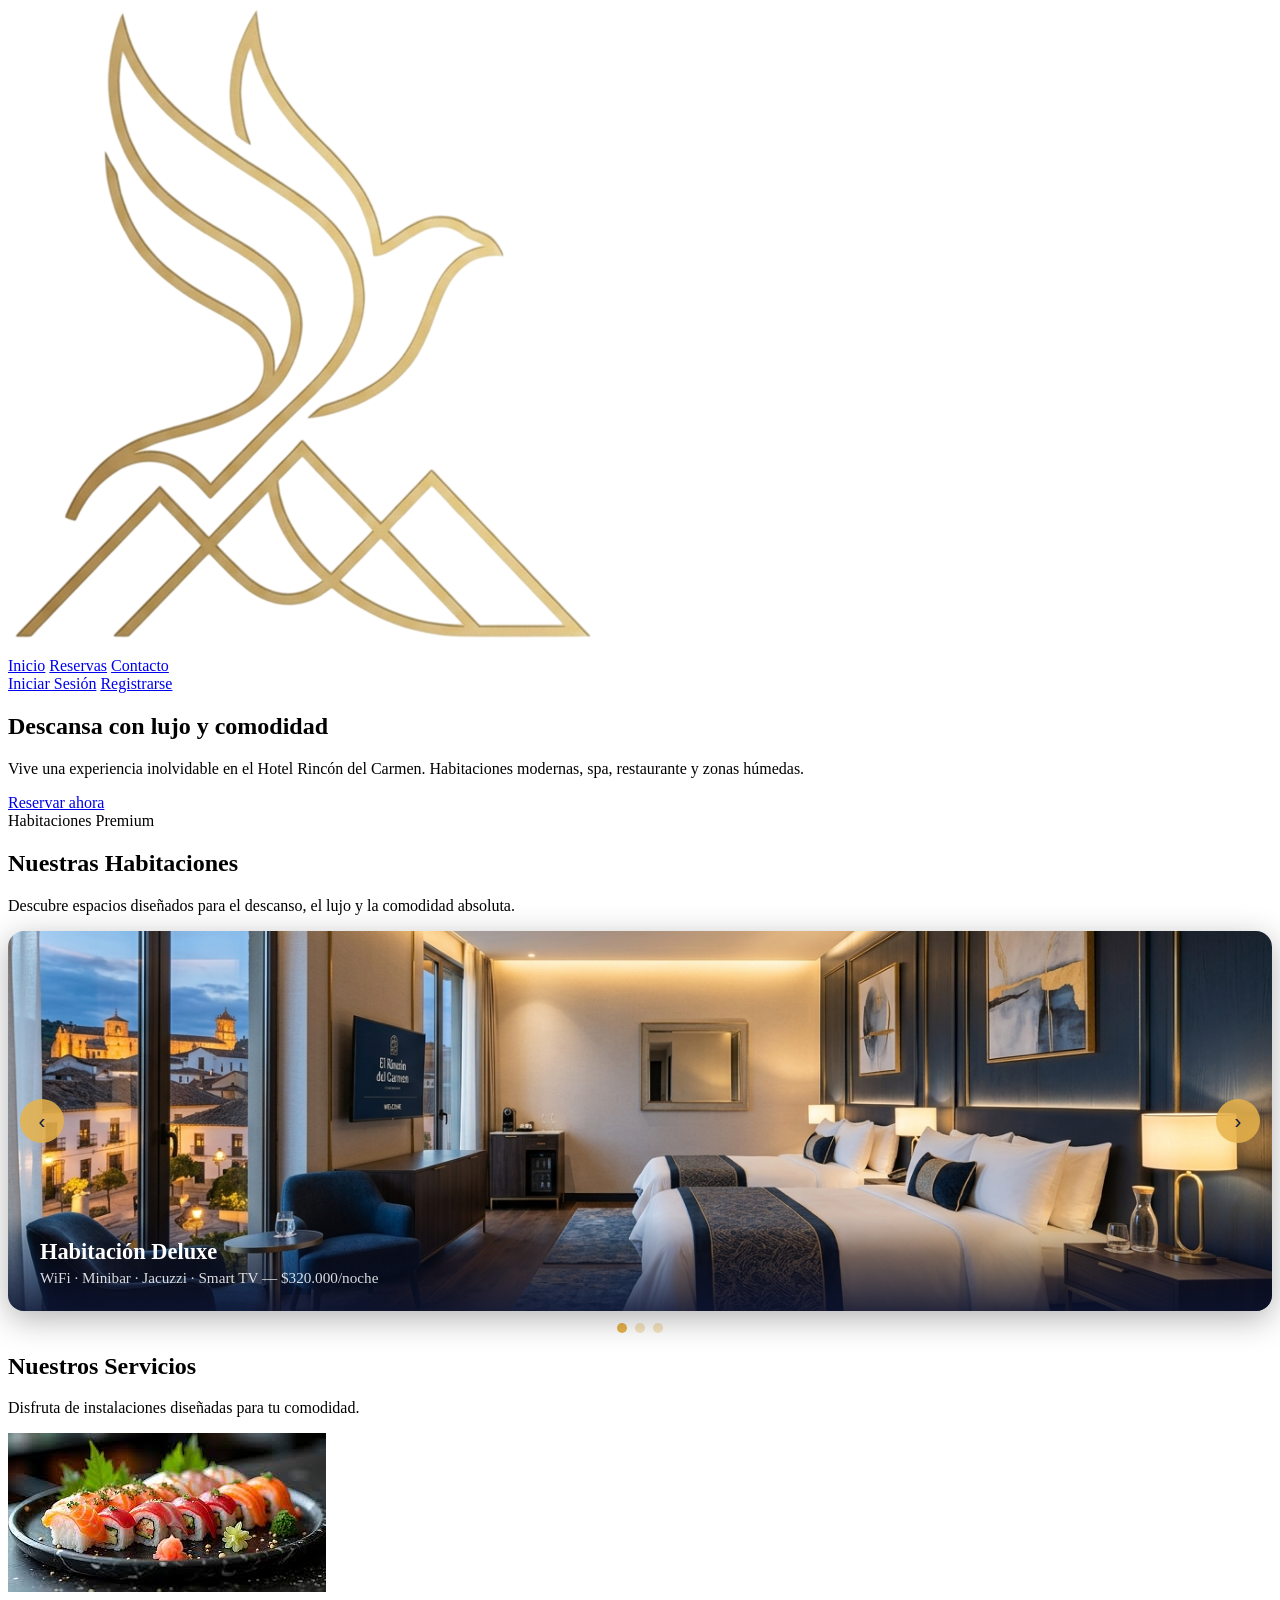
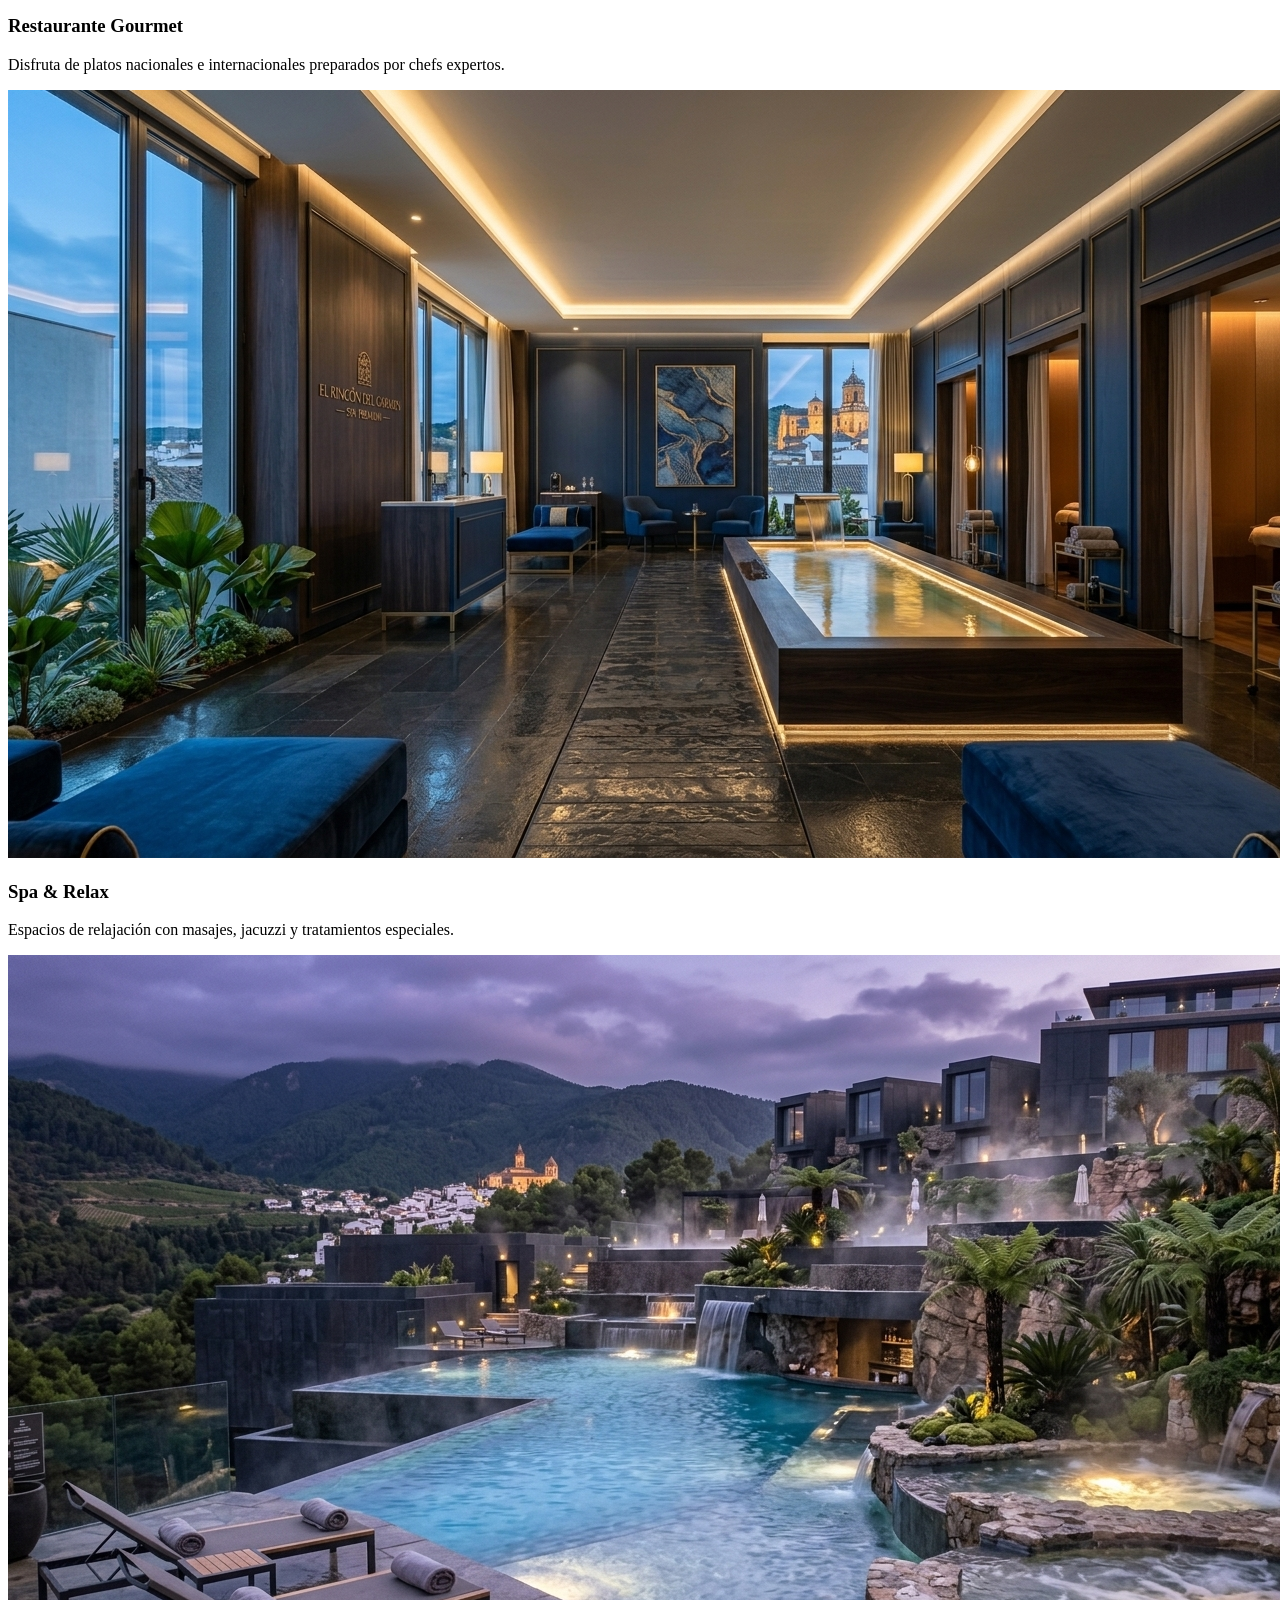
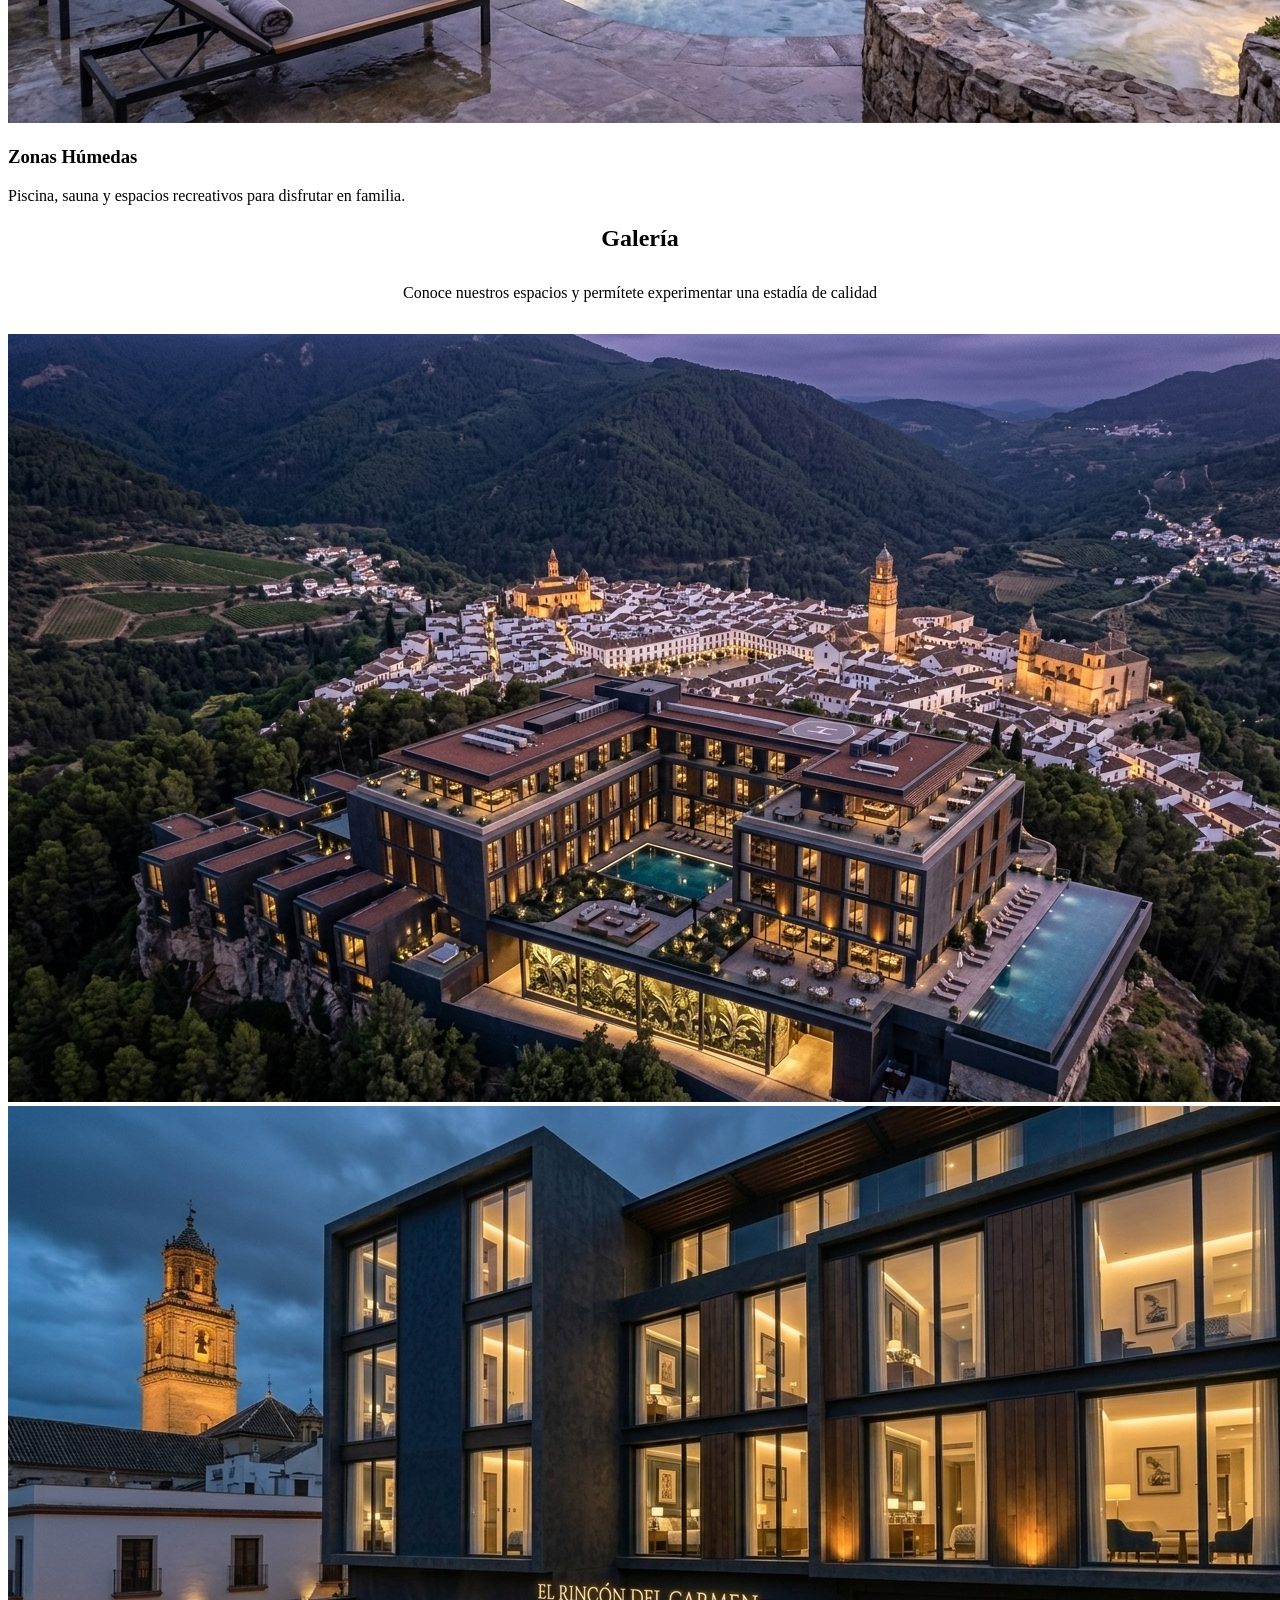
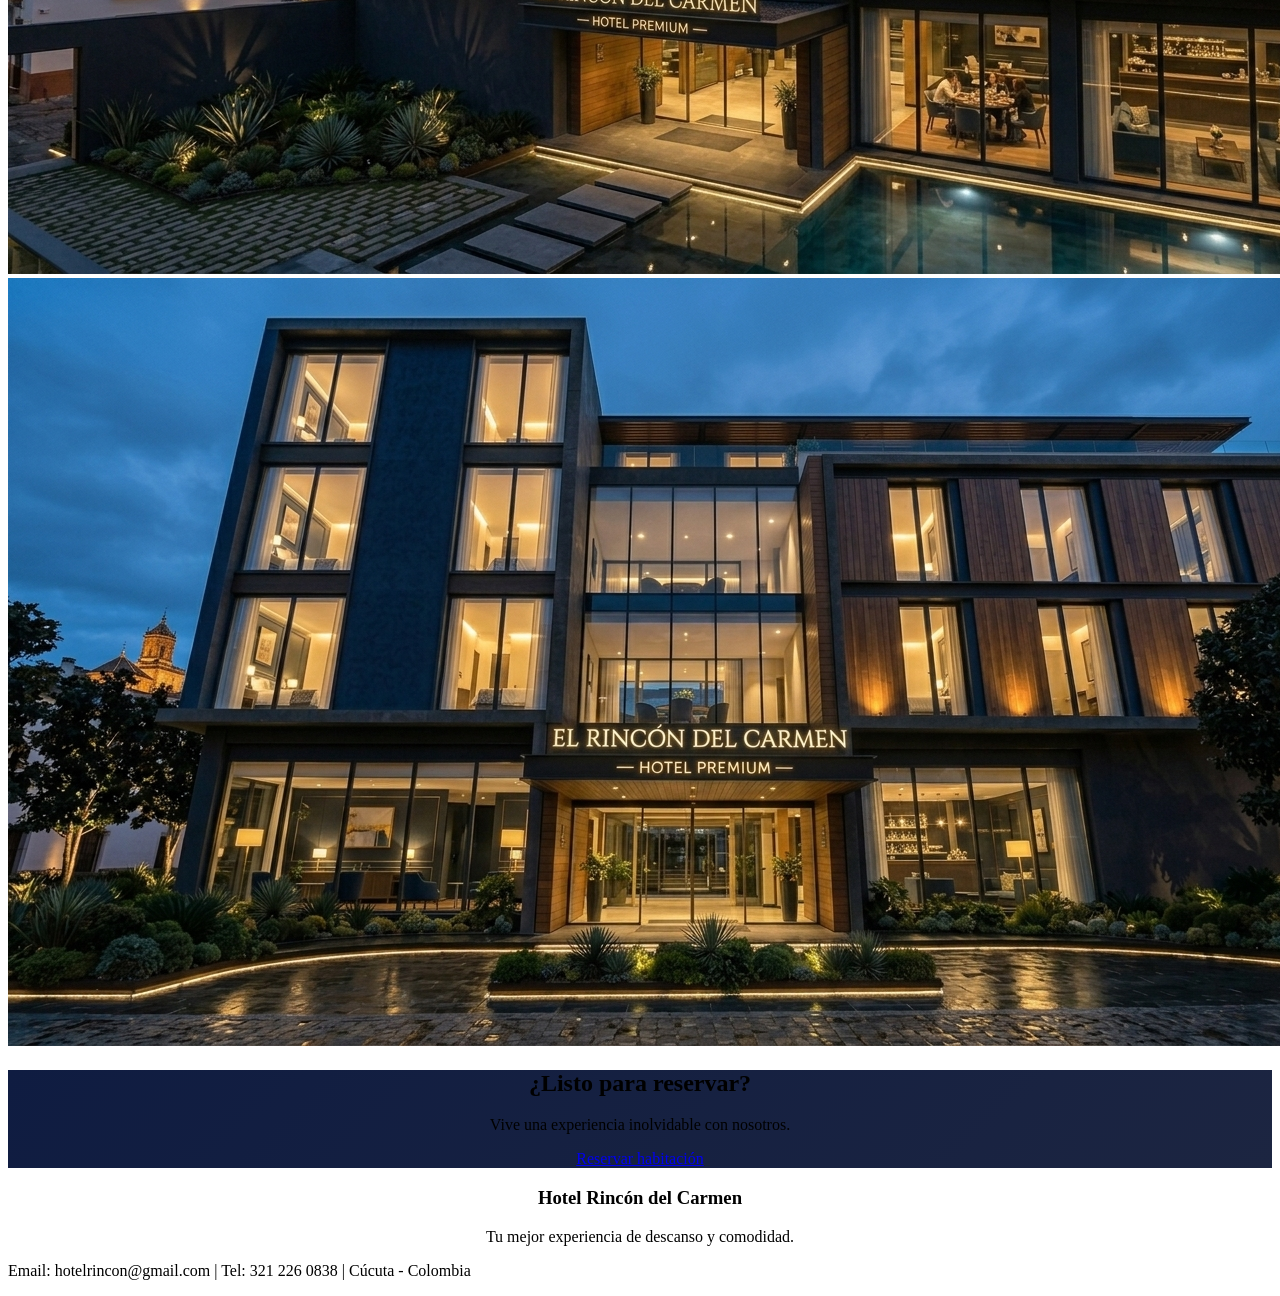
==== commit f3f84c99: "feat: hola profe, como nos ve ah, estamos re melos a las 11 terminando el proyecto, si mañana pasamo" ====
--- a/index.html
+++ b/index.html
@@ -5,12 +5,72 @@
     <meta name="viewport" content="width=device-width, initial-scale=1.0" />
     <title>Hotel Rincón del Carmen</title>
     
-    <link rel="stylesheet" href="./CSS/estilacos.css" />
+    <link rel="stylesheet" href="./CSS/styles.css" />
     <link rel="stylesheet" href="./CSS/responsive.css" />
 
     <link rel="preconnect" href="https://fonts.googleapis.com">
     <link rel="preconnect" href="https://fonts.gstatic.com" crossorigin>
     <link href="https://fonts.googleapis.com/css2?family=Poppins:wght@300;400;500;600;700&family=Playfair+Display:wght@600;700&display=swap" rel="stylesheet">
+
+    <style>
+        /* Carrusel */
+        .carousel {
+            position: relative;
+            width: 100%;
+            overflow: hidden;
+            border-radius: 16px;
+            box-shadow: 0 8px 32px rgba(0,0,0,0.3);
+        }
+        .carousel-track {
+            display: flex;
+            transition: transform 0.5s ease-in-out;
+        }
+        .carousel-slide {
+            min-width: 100%;
+            position: relative;
+        }
+        .carousel-slide img {
+            width: 100%;
+            height: 380px;
+            object-fit: cover;
+            display: block;
+        }
+        .carousel-caption {
+            position: absolute;
+            bottom: 0; left: 0; right: 0;
+            background: linear-gradient(transparent, rgba(12,20,50,0.85));
+            color: #fff;
+            padding: 1.5rem 2rem;
+        }
+        .carousel-caption h3 { margin: 0 0 0.25rem; font-size: 1.4rem; }
+        .carousel-caption p  { margin: 0; font-size: 0.95rem; opacity: 0.85; }
+        .carousel-btn {
+            position: absolute;
+            top: 50%; transform: translateY(-50%);
+            background: rgba(232,179,75,0.85);
+            border: none; color: #0f1c41;
+            width: 44px; height: 44px;
+            border-radius: 50%;
+            font-size: 1.3rem;
+            cursor: pointer;
+            z-index: 10;
+            transition: background 0.2s;
+        }
+        .carousel-btn:hover { background: #E8B34B; }
+        .carousel-btn.prev { left: 12px; }
+        .carousel-btn.next { right: 12px; }
+        .carousel-dots {
+            display: flex; justify-content: center; gap: 8px;
+            margin-top: 12px;
+        }
+        .dot {
+            width: 10px; height: 10px;
+            border-radius: 50%;
+            background: rgba(232,179,75,0.35);
+            cursor: pointer; transition: background 0.2s;
+        }
+        .dot.active { background: #E8B34B; }
+    </style>
 </head>
 <body>
     <header class="navbar">
@@ -36,26 +96,62 @@
             </div>
         </section>
 
+        <!-- CARRUSEL DE HABITACIONES -->
+        <section class="section">
+            <div class="container">
+                <div class="mb-3">
+                    <span class="badge">Habitaciones Premium</span>
+                    <h2>Nuestras Habitaciones</h2>
+                    <p>Descubre espacios diseñados para el descanso, el lujo y la comodidad absoluta.</p>
+                </div>
+                <div class="carousel" id="roomCarousel">
+                    <button class="carousel-btn prev" onclick="moveCarousel(-1)" aria-label="Anterior">&#8249;</button>
+                    <div class="carousel-track" id="carouselTrack">
+                        <div class="carousel-slide">
+                            <img src="img/habitaciones/Habitacion_Deluxe.png" alt="Habitación Deluxe">
+                            <div class="carousel-caption">
+                                <h3>Habitación Deluxe</h3>
+                                <p>WiFi · Minibar · Jacuzzi · Smart TV — $320.000/noche</p>
+                            </div>
+                        </div>
+                        <div class="carousel-slide">
+                            <img src="img/habitaciones/Suite.png" alt="Suite Premium">
+                            <div class="carousel-caption">
+                                <h3>Suite Premium</h3>
+                                <p>WiFi · Jacuzzi · Minibar — $620.000/noche</p>
+                            </div>
+                        </div>
+                        <div class="carousel-slide">
+                            <img src="img/habitaciones/Habitacion_familiar.png" alt="Habitación Familiar">
+                            <div class="carousel-caption">
+                                <h3>Habitación Familiar</h3>
+                                <p>WiFi · Jacuzzi · Minibar · hasta 5 personas — $440.000/noche</p>
+                            </div>
+                        </div>
+                    </div>
+                    <button class="carousel-btn next" onclick="moveCarousel(1)" aria-label="Siguiente">&#8250;</button>
+                </div>
+                <div class="carousel-dots" id="carouselDots"></div>
+            </div>
+        </section>
+
         <section class="section">
             <div class="container">
                 <div class="mb-3">
                     <h2>Nuestros Servicios</h2>
                     <p>Disfruta de instalaciones diseñadas para tu comodidad.</p>
                 </div>
-
                 <div class="grid grid-3">
                     <div class="service-card">
                         <img src="img/comidas/Sushi.jpg" alt="sushi">
                         <h3>Restaurante Gourmet</h3>
                         <p>Disfruta de platos nacionales e internacionales preparados por chefs expertos.</p>
                     </div>
-
                     <div class="service-card">
                         <img src="img/spa/Spa.png" alt="spa">
                         <h3>Spa & Relax</h3>
                         <p>Espacios de relajación con masajes, jacuzzi y tratamientos especiales.</p>
                     </div>
-
                     <div class="service-card">
                         <img src="img/spa/zonahumeda.png" alt="zonas humedas">
                         <h3>Zonas Húmedas</h3>
@@ -67,24 +163,12 @@
 
         <section class="section">
             <div class="container">
-                <div class="mb-3">
-                    <span class="badge">Habitaciones Premium</span>
-                    <h2>Habitaciones Destacadas</h2>
-                    <p>Descubre espacios diseñados para el descanso, el lujo y la comodidad absoluta.</p>
-                </div>
-
-                <div class="rooms-container" id="roomsContainer"></div>
-            </div>
-        </section>
-
-        <section class="section">
-            <div class="container">
-                <h2 style="text-align: center; margin-bottom: 2rem;">Galería</h2>
-                <p style="text-align: center; margin-bottom: 2rem;">Conoce nuestros espacios y permitete experimentar una estadía de calidad</p>
+                <h2 style="text-align:center;margin-bottom:2rem;">Galería</h2>
+                <p style="text-align:center;margin-bottom:2rem;">Conoce nuestros espacios y permítete experimentar una estadía de calidad</p>
                 <div class="gallery">
-                    <img src="img/hotel/Superior.png" alt="Hotel" onerror="this.src='data:image/svg+xml,%3Csvg xmlns=%22http://www.w3.org/2000/svg%22 width=%22400%22 height=%22300%22%3E%3Crect fill=%231C2541%22 width=%22400%22 height=%22300%22/%3E%3Ctext x=%2250%25%22 y=%2250%25%22 text-anchor=%22middle%22 dy=%22.3em%22 fill=%22%23E8B34B%22 font-family=%22Arial%22%3EImagen 1%3C/text%3E%3C/svg%3E'">
-                    <img src="img/hotel/LATERAL.png" alt="Hotel" onerror="this.src='data:image/svg+xml,%3Csvg xmlns=%22http://www.w3.org/2000/svg%22 width=%22400%22 height=%22300%22%3E%3Crect fill=%231C2541%22 width=%22400%22 height=%22300%22/%3E%3Ctext x=%2250%25%22 y=%2250%25%22 text-anchor=%22middle%22 dy=%22.3em%22 fill=%22%23E8B34B%22 font-family=%22Arial%22%3EImagen 2%3C/text%3E%3C/svg%3E'">
-                    <img src="img/hotel/Hotel del carmen.png" alt="Hotel" onerror="this.src='data:image/svg+xml,%3Csvg xmlns=%22http://www.w3.org/2000/svg%22 width=%22400%22 height=%22300%22%3E%3Crect fill=%231C2541%22 width=%22400%22 height=%22300%22/%3E%3Ctext x=%2250%25%22 y=%2250%25%22 text-anchor=%22middle%22 dy=%22.3em%22 fill=%22%23E8B34B%22 font-family=%22Arial%22%3EImagen 3%3C/text%3E%3C/svg%3E'">
+                    <img src="img/hotel/Superior.png" alt="Hotel Superior" onerror="this.src='data:image/svg+xml,%3Csvg xmlns=%22http://www.w3.org/2000/svg%22 width=%22400%22 height=%22300%22%3E%3Crect fill=%221C2541%22 width=%22400%22 height=%22300%22/%3E%3Ctext x=%2250%25%22 y=%2250%25%22 text-anchor=%22middle%22 dy=%22.3em%22 fill=%22%23E8B34B%22 font-family=%22Arial%22%3EHotel%3C/text%3E%3C/svg%3E'">
+                    <img src="img/hotel/LATERAL.png" alt="Hotel Lateral" onerror="this.src='data:image/svg+xml,%3Csvg xmlns=%22http://www.w3.org/2000/svg%22 width=%22400%22 height=%22300%22%3E%3Crect fill=%221C2541%22 width=%22400%22 height=%22300%22/%3E%3Ctext x=%2250%25%22 y=%2250%25%22 text-anchor=%22middle%22 dy=%22.3em%22 fill=%22%23E8B34B%22 font-family=%22Arial%22%3ELateral%3C/text%3E%3C/svg%3E'">
+                    <img src="img/hotel/Hotel del carmen.png" alt="Hotel del Carmen" onerror="this.src='data:image/svg+xml,%3Csvg xmlns=%22http://www.w3.org/2000/svg%22 width=%22400%22 height=%22300%22%3E%3Crect fill=%221C2541%22 width=%22400%22 height=%22300%22/%3E%3Ctext x=%2250%25%22 y=%2250%25%22 text-anchor=%22middle%22 dy=%22.3em%22 fill=%22%23E8B34B%22 font-family=%22Arial%22%3EHotel del Carmen%3C/text%3E%3C/svg%3E'">
                 </div>
             </div>
         </section>
@@ -113,8 +197,39 @@
 <script src="JS/storage.js"></script>
 <script src="JS/utils.js"></script>
 <script src="JS/auth.js"></script>
-<script src="JS/data.js"></script>              <!-- CARGA EL JSON -->
+<script src="JS/data.js"></script>
 <script src="JS/Components/card-habitacion.js"></script>
-<script src="JS/index.js"></script>  
+<script src="JS/index.js"></script>
+<script>
+  // Carrusel
+  let currentSlide = 0;
+  const slides = document.querySelectorAll('.carousel-slide');
+  const dotsContainer = document.getElementById('carouselDots');
+
+  slides.forEach((_, i) => {
+    const dot = document.createElement('div');
+    dot.className = 'dot' + (i === 0 ? ' active' : '');
+    dot.onclick = () => goToSlide(i);
+    dotsContainer.appendChild(dot);
+  });
+
+  function updateCarousel() {
+    document.getElementById('carouselTrack').style.transform = `translateX(-${currentSlide * 100}%)`;
+    document.querySelectorAll('.dot').forEach((d, i) => d.classList.toggle('active', i === currentSlide));
+  }
+
+  function moveCarousel(dir) {
+    currentSlide = (currentSlide + dir + slides.length) % slides.length;
+    updateCarousel();
+  }
+
+  function goToSlide(i) {
+    currentSlide = i;
+    updateCarousel();
+  }
+
+  // Auto-play cada 4 segundos
+  setInterval(() => moveCarousel(1), 4000);
+</script>
 </body>
 </html>
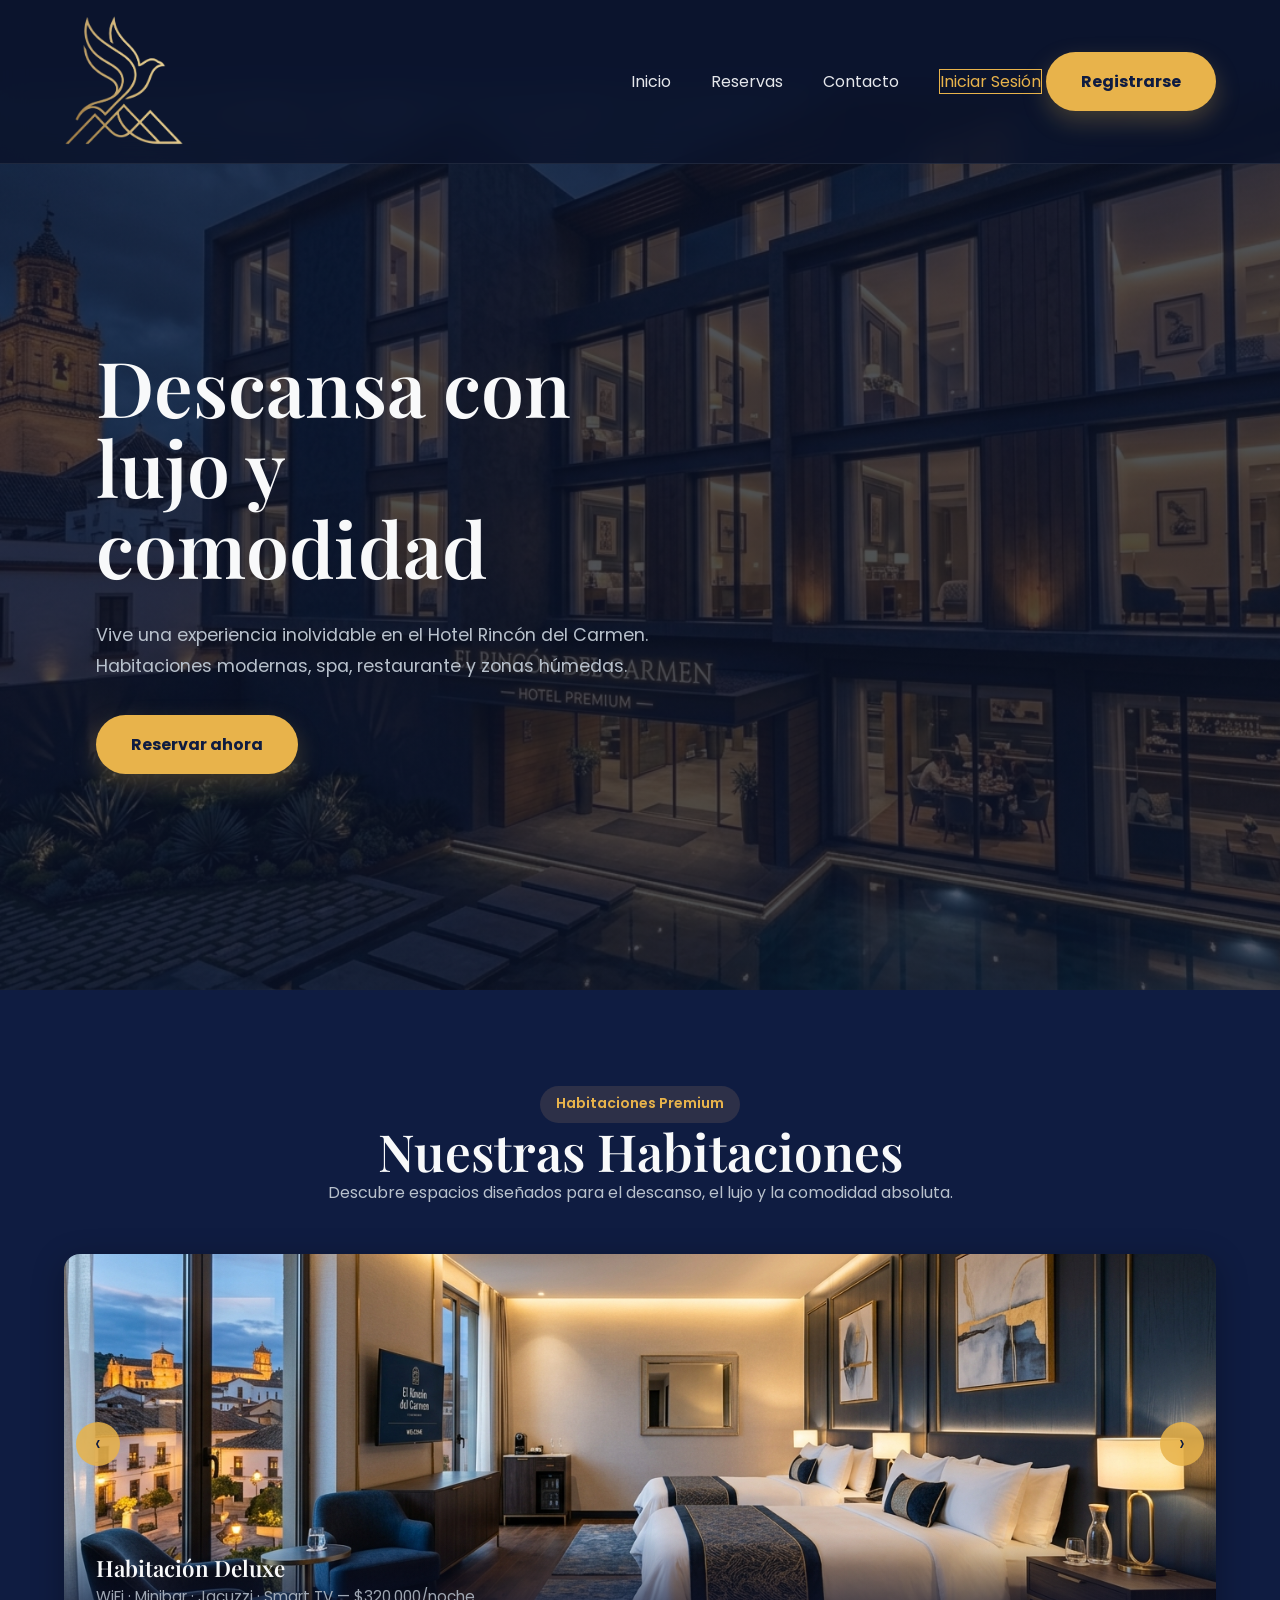
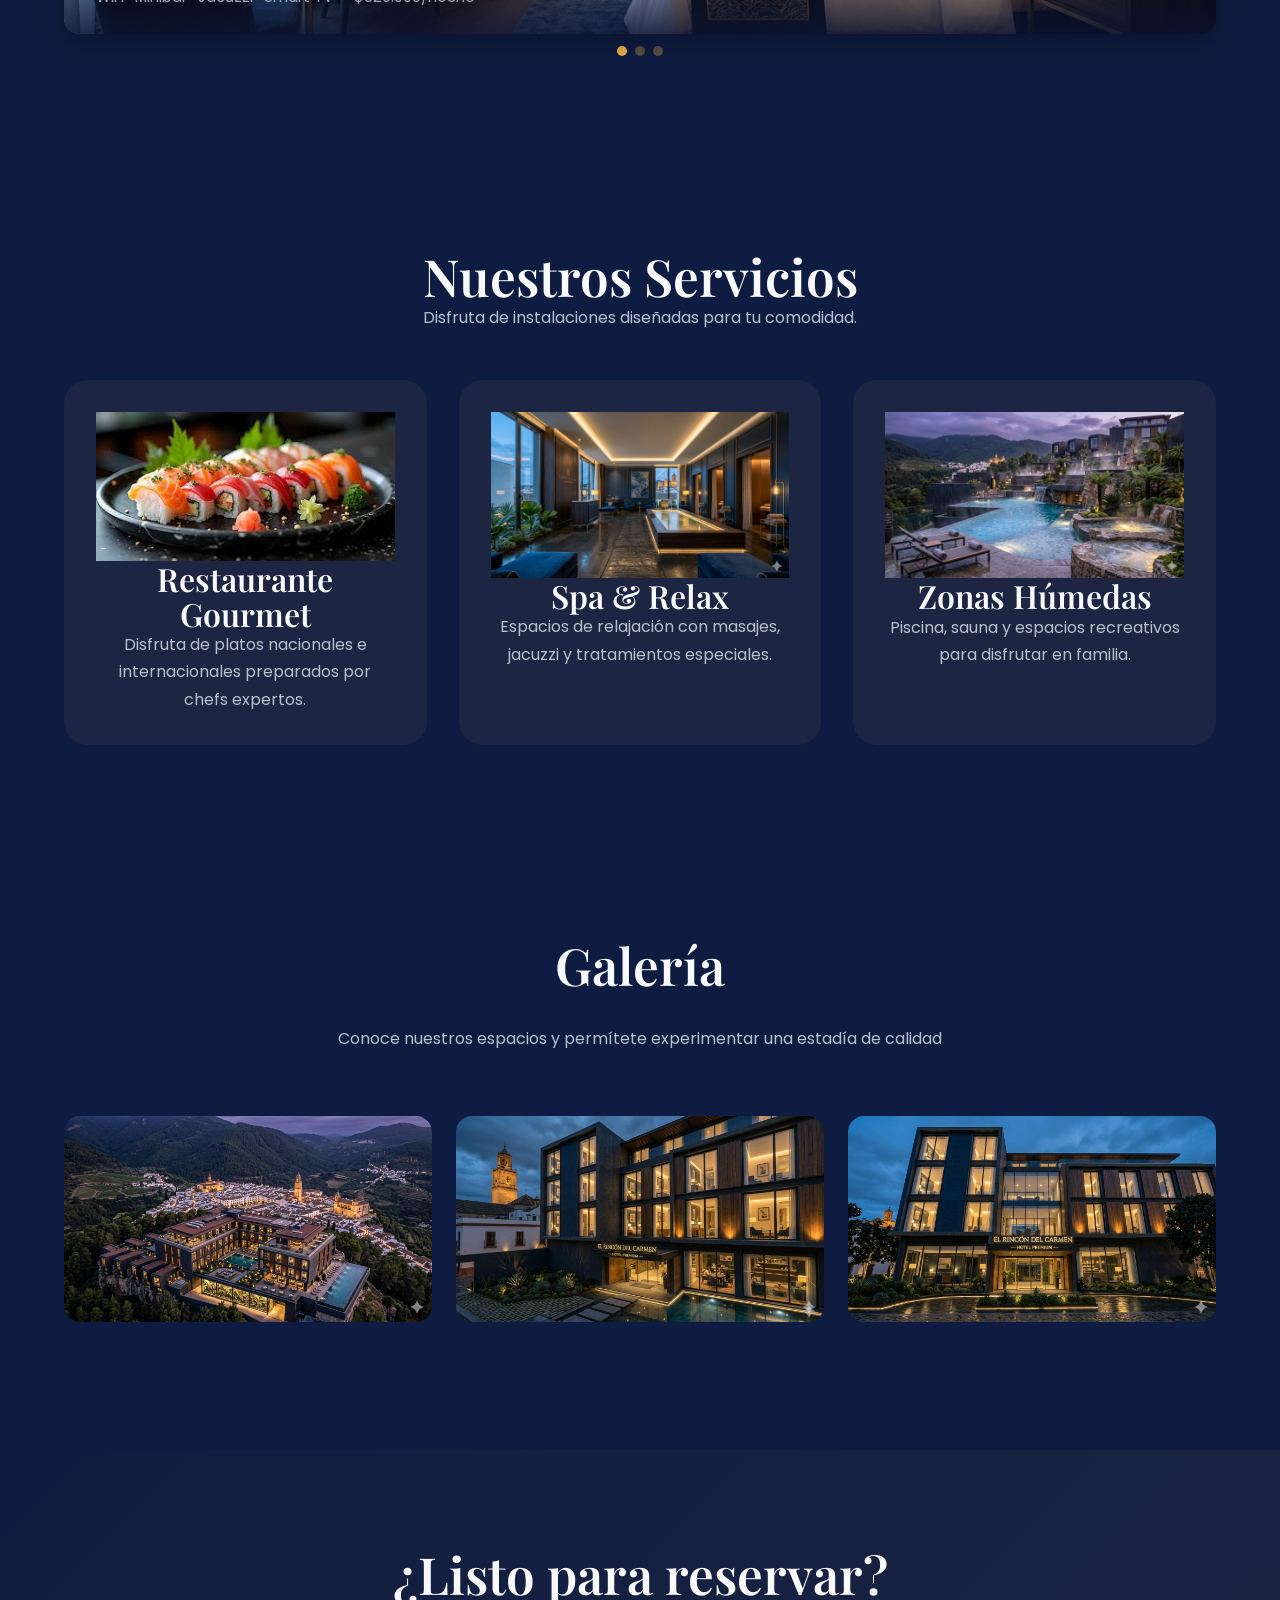
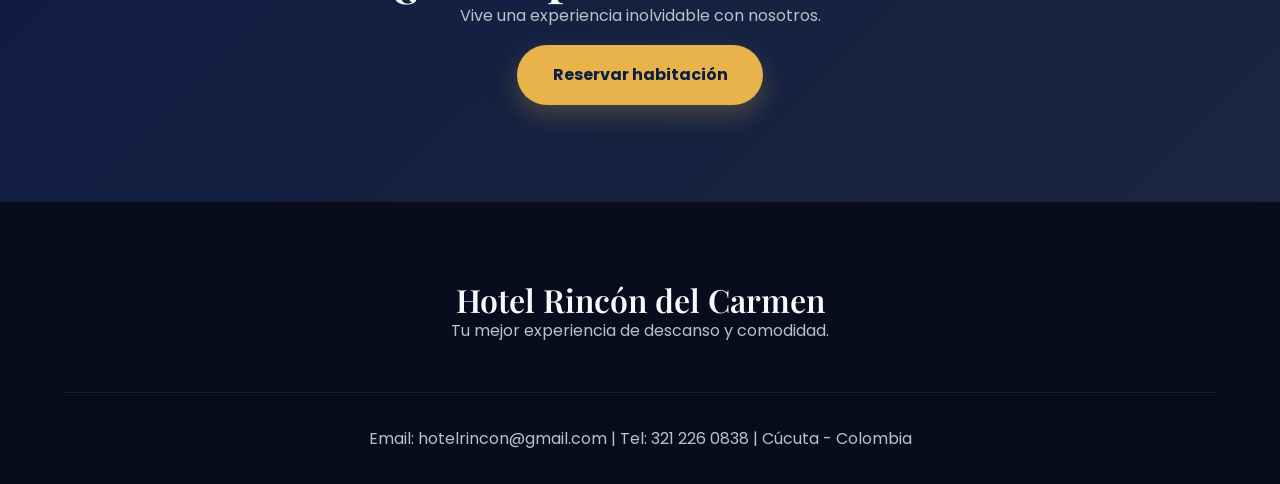
==== commit d3ac239d: "feat: :art: COnecté css aja profe la buena  profe lo amo" ====
--- a/index.html
+++ b/index.html
@@ -7,6 +7,7 @@
     
     <link rel="stylesheet" href="./CSS/styles.css" />
     <link rel="stylesheet" href="./CSS/responsive.css" />
+    <link rel="stylesheet" href="./CSS/estilacos.css" />
 
     <link rel="preconnect" href="https://fonts.googleapis.com">
     <link rel="preconnect" href="https://fonts.gstatic.com" crossorigin>
--- a/CSS/estilacos.css
+++ b/CSS/estilacos.css
@@ -0,0 +1,1105 @@
+:root {
+
+
+  --color-midnight: #0f1c41;
+  --color-top: #0B132B;
+  --color-deep: #1C2541;
+  --color-gold: #E8B34B;
+  --color-smoke: #F8F9FA;
+
+  
+
+  --color-white: #ffffff;
+  --color-black: #000000;
+
+  --color-text: #E5E7EB;
+  --color-text-muted: #B8C1CC;
+
+  --color-border: rgba(255,255,255,0.08);
+
+  --color-overlay: rgba(11, 19, 43, 0.72);
+
+  --glass-bg: rgba(255,255,255,0.06);
+  --glass-border: rgba(255,255,255,0.12);
+
+
+  --shadow-sm:
+    0 2px 8px rgba(0,0,0,0.12);
+
+  --shadow-md:
+    0 8px 24px rgba(0,0,0,0.18);
+
+  --shadow-lg:
+    0 15px 40px rgba(0,0,0,0.25);
+
+  --shadow-gold:
+    0 0 20px rgba(212,163,115,0.18);
+
+  
+
+  --radius-xs: 6px;
+  --radius-sm: 10px;
+  --radius-md: 16px;
+  --radius-lg: 24px;
+  --radius-xl: 32px;
+  --radius-full: 999px;
+
+ 
+
+  --font-primary:
+    'Poppins', sans-serif;
+
+  --font-secondary:
+    'Playfair Display', serif;
+
+ 
+  --text-xs: 0.75rem;
+  --text-sm: 0.875rem;
+  --text-md: 1rem;
+  --text-lg: 1.125rem;
+  --text-xl: 1.5rem;
+  --text-2xl: 2rem;
+  --text-3xl: 3rem;
+  --text-4xl: 4rem;
+
+
+
+  --space-1: 0.25rem;
+  --space-2: 0.5rem;
+  --space-3: 0.75rem;
+  --space-4: 1rem;
+  --space-5: 1.5rem;
+  --space-6: 2rem;
+  --space-7: 3rem;
+  --space-8: 4rem;
+  --space-9: 6rem;
+
+ 
+
+  --transition-fast: 0.2s ease;
+  --transition-normal: 0.35s ease;
+  --transition-slow: 0.6s ease;
+
+
+
+  --container-width: 1280px;
+  --container-small: 960px;
+}
+
+
+
+*,
+*::before,
+*::after {
+  box-sizing: border-box;
+}
+
+* {
+  margin: 0;
+  padding: 0;
+}
+
+html {
+  scroll-behavior: smooth;
+}
+
+body {
+  min-height: 100vh;
+  font-family: var(--font-primary);
+  background: var(--color-midnight);
+  color: var(--color-text);
+  line-height: 1.7;
+  overflow-x: hidden;
+  text-rendering: optimizeLegibility;
+  -webkit-font-smoothing: antialiased;
+}
+
+img,
+picture,
+video,
+canvas,
+svg {
+  display: block;
+  max-width: 100%;
+}
+
+button,
+input,
+textarea,
+select {
+  font: inherit;
+  border: none;
+  outline: none;
+  background: none;
+}
+
+button {
+  cursor: pointer;
+}
+
+a {
+  text-decoration: none;
+  color: inherit;
+}
+
+ul {
+  list-style: none;
+}
+
+
+
+::-webkit-scrollbar {
+  width: 10px;
+}
+
+::-webkit-scrollbar-track {
+  background: var(--color-midnight);
+}
+
+::-webkit-scrollbar-thumb {
+  background: var(--color-gold);
+  border-radius: var(--radius-full);
+}
+
+
+
+::selection {
+  background: var(--color-gold);
+  color: var(--color-midnight);
+}
+
+
+
+h1,
+h2,
+h3,
+h4,
+h5,
+h6 {
+  font-family: var(--font-secondary);
+  line-height: 1.2;
+  color: var(--color-smoke);
+  font-weight: 600;
+}
+
+h1 {
+  font-size: clamp(2.8rem, 6vw, 5rem);
+}
+
+h2 {
+  font-size: clamp(2rem, 4vw, 3.5rem);
+}
+
+h3 {
+  font-size: 2rem;
+}
+
+p {
+  color: var(--color-text-muted);
+  font-size: var(--text-md);
+}
+
+
+
+.container {
+  width: min(90%, var(--container-width));
+  margin-inline: auto;
+}
+
+.container-sm {
+  width: min(90%, var(--container-small));
+  margin-inline: auto;
+}
+
+
+
+.flex {
+  display: flex;
+}
+
+.flex-center {
+  display: flex;
+  justify-content: center;
+  align-items: center;
+}
+
+.flex-between {
+  display: flex;
+  justify-content: space-between;
+  align-items: center;
+}
+
+.flex-column {
+  display: flex;
+  flex-direction: column;
+}
+
+
+.grid {
+  display: grid;
+  gap: 2rem;
+}
+
+.grid-2 {
+  grid-template-columns: repeat(2, 1fr);
+}
+
+.grid-3 {
+  grid-template-columns: repeat(3, 1fr);
+}
+
+.grid-4 {
+  grid-template-columns: repeat(4, 1fr);
+}
+
+
+.section {
+  padding: 6rem 0;
+}
+
+.mt-1 { margin-top: 1rem; }
+.mt-2 { margin-top: 2rem; }
+.mt-3 { margin-top: 3rem; }
+
+.mb-1 { margin-bottom: 1rem; }
+.mb-2 { margin-bottom: 2rem; }
+.mb-3 { 
+  margin-bottom: 3rem; 
+  text-align: center;
+}
+
+
+
+.btn {
+  display: inline-flex;
+  align-items: center;
+  justify-content: center;
+  gap: 0.7rem;
+
+  padding: 1rem 2rem;
+
+  border-radius: var(--radius-full);
+
+  transition: var(--transition-normal);
+
+  font-weight: 600;
+}
+
+
+.btn-primary {
+
+    display: inline-flex;
+
+    width: fit-content;
+
+    padding: 1rem 2.2rem;
+
+    border-radius: 999px;
+
+    background: var(--color-gold);
+
+    color: var(--color-midnight);
+
+    font-weight: 700;
+
+    transition: 0.3s ease;
+
+    box-shadow:
+        0 10px 25px rgba(232,179,75,0.25);
+
+}
+
+.btn-primary:hover {
+
+    transform: translateY(-4px);
+
+}
+
+
+
+.btn-outline {
+  border: 1px solid var(--color-gold);
+  color: var(--color-gold);
+}
+
+.btn-outline:hover {
+  background: var(--color-gold);
+  color: var(--color-midnight);
+}
+
+
+/* =========================================
+   NAVBAR
+========================================= */
+
+.navbar {
+
+    position: fixed;
+
+    top: 0;
+    left: 0;
+
+    width: 100%;
+
+    z-index: 999;
+
+    padding: 1rem 0;
+
+    background: rgba(11, 19, 43, 0.85);
+
+    backdrop-filter: blur(14px);
+
+    border-bottom: 1px solid var(--color-border);
+
+}
+.navbar img{
+  width: 120px;
+  height: auto;
+}
+
+/* EVITA QUE EL NAVBAR TAPE EL CONTENIDO */
+
+body {
+
+    padding-top: 90px;
+
+}
+
+/* CONTENEDOR NAVBAR */
+
+.navbar-container {
+
+    display: flex;
+
+    justify-content: space-between;
+
+    align-items: center;
+
+    gap: 3rem;
+
+    min-height: 90px;
+
+}
+
+/* LOGO */
+.logo {
+
+    font-size: clamp(1.8rem, 2vw, 2.5rem);
+
+    font-family: var(--font-secondary);
+
+    font-weight: 700;
+
+    color: var(--color-smoke);
+
+    white-space: nowrap;
+
+}
+
+/* LINKS */
+
+.nav-links {
+
+    display: flex;
+
+    align-items: center;
+
+    gap: 2.5rem;
+
+    margin-left: auto;
+
+}
+
+.nav-links a {
+
+    position: relative;
+
+    transition: var(--transition-fast);
+
+}
+
+.nav-links a::after {
+
+    content: "";
+
+    position: absolute;
+
+    left: 0;
+    bottom: -6px;
+
+    width: 0%;
+
+    height: 2px;
+
+    background: var(--color-gold);
+
+    transition: var(--transition-normal);
+
+}
+
+.nav-links a:hover::after {
+
+    width: 100%;
+
+}
+
+/* =========================================
+   HERO
+========================================= */
+
+.hero,
+.admin-hero,
+.reservas-hero {
+
+    position: relative;
+
+    min-height: calc(100vh - 90px);
+
+    display: flex;
+
+    align-items: center;
+
+    padding: 5rem 0;
+
+    overflow: hidden;
+
+}
+
+/* HERO HOME */
+
+.hero {
+
+    position: relative;
+
+    min-height: 100vh;
+
+    display: flex;
+    align-items: center;
+
+    padding-top: 120px;
+
+    background:
+        linear-gradient(
+            rgba(11,19,43,0.72),
+            rgba(11,19,43,0.72)
+        ),
+        url('../img/hotel/LATERAL.png')
+        center center / cover no-repeat;
+
+}
+
+/* CONTENIDO HERO */
+
+.hero-content {
+
+    max-width: 720px;
+
+    padding: 2rem;
+
+    margin-left: 5%;
+
+    z-index: 2;
+
+}
+
+.hero-content h1 {
+
+    font-size: clamp(3.5rem, 6vw, 6rem);
+
+    line-height: 1.05;
+
+    margin-bottom: 2rem;
+
+    max-width: 10ch;
+
+}
+
+.hero-content p {
+
+    font-size: 1.2rem;
+
+    line-height: 1.8;
+
+    max-width: 650px;
+
+    margin-bottom: 2rem;
+
+}
+
+/* TITULOS */
+
+h1,
+h2,
+h3,
+h4,
+h5,
+h6 {
+
+    font-family: var(--font-secondary);
+
+    line-height: 1.1;
+
+    color: var(--color-smoke);
+
+    font-weight: 600;
+
+}
+
+h1 {
+
+    font-size: clamp(2.2rem, 5vw, 4.5rem);
+
+}
+
+h2 {
+
+    font-size: clamp(1.8rem, 4vw, 3.2rem);
+
+}
+
+h3 {
+
+    font-size: clamp(1.4rem, 3vw, 2rem);
+
+}
+
+/* =========================================
+   HERO TEXTOS
+========================================= */
+
+.hero-content p,
+.admin-hero-content p,
+.reservas-hero-content p {
+
+    font-size: 1.1rem;
+
+    color: var(--color-text-muted);
+
+    max-width: 650px;
+
+}
+
+/* =========================================
+   FIX ROOMS
+========================================= */
+
+.rooms-container {
+
+    display: grid;
+
+    grid-template-columns: repeat(3, 1fr);
+
+    gap: 2rem;
+
+}
+
+.room-card {
+
+    overflow: hidden;
+
+    border-radius: var(--radius-lg);
+
+    background: var(--color-deep);
+
+    box-shadow: var(--shadow-md);
+
+    transition: var(--transition-normal);
+
+}
+
+.room-card img {
+
+    width: 100%;
+
+    height: 260px;
+
+    object-fit: cover;
+
+    display: block;
+
+}
+
+
+
+
+
+.room-card:hover {
+  transform: translateY(-8px);
+  box-shadow: var(--shadow-lg);
+}
+
+
+.room-card-content {
+  padding: 2rem;
+}
+
+.room-card img {
+    width: 100%;
+    height: 260px;
+    object-fit: cover;
+    display: block;
+}
+
+
+
+
+.room-bottom {
+  display: flex;
+  align-items: center;
+  justify-content: space-between;
+  gap: 2rem;
+}
+
+.room-bottom .btn {
+  min-width: 220px;
+}
+
+/* =========================================
+   FIX TABLES
+========================================= */
+
+.table-wrapper {
+
+    width: 100%;
+
+    overflow-x: auto;
+
+}
+
+.table {
+
+    width: 100%;
+
+    min-width: 700px;
+
+    border-collapse: collapse;
+
+}
+
+.gallery {
+  display: grid;
+  grid-template-columns: repeat(auto-fit, minmax(280px,1fr));
+  gap: 1.5rem;
+}
+
+.gallery img {
+  border-radius: var(--radius-md);
+  transition: var(--transition-normal);
+}
+
+.gallery img:hover {
+  transform: scale(1.03);
+}
+
+
+
+.form-group {
+  display: flex;
+  flex-direction: column;
+  gap: 0.7rem;
+}
+
+.input {
+  width: 100%;
+
+  padding: 1rem 1.2rem;
+
+  border-radius: var(--radius-md);
+
+  background: rgba(255,255,255,0.04);
+
+  border: 1px solid var(--color-border);
+
+  color: var(--color-white);
+
+  transition: var(--transition-fast);
+}
+
+.input:focus {
+  border-color: var(--color-gold);
+  box-shadow: var(--shadow-gold);
+}
+
+
+
+.glass {
+  background: var(--glass-bg);
+
+  border: 1px solid var(--glass-border);
+
+  backdrop-filter: blur(18px);
+
+  border-radius: var(--radius-lg);
+}
+
+
+
+.service-card {
+  padding: 2rem;
+
+  text-align: center;
+
+  border-radius: var(--radius-lg);
+
+  background: var(--color-deep);
+
+  transition: var(--transition-normal);
+}
+
+.service-card:hover {
+  transform: translateY(-6px);
+}
+
+
+
+.testimonial {
+  padding: 2rem;
+
+  border-radius: var(--radius-lg);
+
+  background: rgba(255,255,255,0.03);
+
+  border: 1px solid var(--color-border);
+}
+
+
+
+.table {
+  width: 100%;
+  border-collapse: collapse;
+}
+
+.table th {
+  background: var(--color-gold);
+  color: var(--color-midnight);
+}
+
+.table th,
+.table td {
+  padding: 1rem;
+  text-align: left;
+}
+
+.table tr {
+  border-bottom: 1px solid var(--color-border);
+}
+
+
+
+.badge {
+  display: inline-flex;
+
+  padding: 0.4rem 1rem;
+
+  border-radius: var(--radius-full);
+
+  background: rgba(212,163,115,0.15);
+
+  color: var(--color-gold);
+
+  font-size: var(--text-sm);
+
+  font-weight: 600;
+}
+
+
+
+.footer {
+  padding: 5rem 0 2rem;
+
+  background: #080d1d;
+
+  border-top: 1px solid var(--color-border);
+  text-align: center;
+}
+
+.footer-bottom {
+  margin-top: 3rem;
+  padding-top: 2rem;
+
+  border-top: 1px solid var(--color-border);
+
+  text-align: center;
+}
+
+
+
+.fade-up {
+  animation: fadeUp 1s ease forwards;
+}
+
+@keyframes fadeUp {
+  from {
+    opacity: 0;
+    transform: translateY(35px);
+  }
+
+  to {
+    opacity: 1;
+    transform: translateY(0);
+  }
+}
+
+.gallery {
+  width: 100%;
+  overflow: hidden;
+  padding: 2rem 0;
+}
+
+.slider {
+  width: 100%;
+  overflow: hidden;
+  border-radius: 20px;
+  position: relative;
+}
+
+.slides {
+  display: flex;
+  transition: transform 0.5s ease-in-out;
+}
+
+.slides img {
+  width: 100%;
+  flex-shrink: 0;
+  height: 250px;
+  object-fit: cover;
+}
+
+
+/* =========================================
+   CONTACT SECTION
+========================================= */
+
+.contact-section {
+
+  padding: 5rem 0;
+
+  background:
+      linear-gradient(
+          135deg,
+          var(--color-midnight) 0%,
+          var(--color-midnight) 62%,
+          var(--color-deep) 62%,
+          var(--color-deep) 100%
+      );
+
+}
+
+
+/* =========================================
+ CONTACT CONTAINER
+========================================= */
+
+.contact-container {
+
+  display: flex;
+
+  flex-direction: column;
+
+  gap: 2rem;
+
+}
+
+
+/* =========================================
+ CARDS
+========================================= */
+
+.contact-cards {
+
+  display: grid;
+
+  grid-template-columns: repeat(2, 1fr);
+
+  gap: 1rem;
+
+  order: 1;
+
+}
+
+
+.contact-card {
+
+  min-height: 220px;
+
+  display: flex;
+
+  flex-direction: column;
+
+  justify-content: center;
+
+  border-radius: var(--radius-md);
+
+  border: 1px solid var(--glass-border);
+
+  background: var(--glass-bg);
+
+  backdrop-filter: blur(12px);
+
+  text-align: center;
+
+  transition: var(--transition-normal);
+
+}
+
+
+.contact-card:hover {
+
+  transform: translateY(-6px);
+
+  box-shadow: var(--shadow-md);
+
+}
+
+
+.contact-icon {
+
+  font-size: 2rem;
+
+  margin-bottom: 1rem;
+
+}
+
+
+.contact-card h3 {
+
+  margin-bottom: 0.8rem;
+
+  font-size: 1.4rem;
+
+}
+
+
+.contact-card p {
+
+  color: var(--color-text-muted);
+
+  font-size: 0.95rem;
+
+  word-break: break-word;
+
+  overflow-wrap: break-word;
+
+}
+
+
+/* =========================================
+ FORM
+========================================= */
+
+.contact-form-wrapper {
+
+  padding: 2rem;
+
+  border-radius: var(--radius-lg);
+
+  background: rgba(255,255,255,0.05);
+
+  border: 1px solid var(--glass-border);
+
+  backdrop-filter: blur(14px);
+
+  order: 2;
+
+}
+
+
+.contact-form {
+
+  display: flex;
+
+  flex-direction: column;
+
+  gap: 1.5rem;
+
+}
+
+
+.contact-form textarea {
+
+  resize: none;
+
+  min-height: 160px;
+
+}
+
+
+/* =========================================
+ MAP
+========================================= */
+
+.map-wrapper {
+
+  overflow: hidden;
+
+  border-radius: var(--radius-lg);
+
+  border: 1px solid var(--glass-border);
+
+  box-shadow: var(--shadow-md);
+
+}
+
+
+/* =========================================
+ TABLET
+========================================= */
+
+@media (min-width: 768px) {
+
+  .contact-cards {
+
+      gap: 1.5rem;
+
+  }
+
+}
+
+
+/* =========================================
+ DESKTOP
+========================================= */
+
+@media (min-width: 1024px) {
+
+  .contact-section {
+
+      background: var(--color-midnight);
+
+  }
+
+  .contact-container {
+
+      flex-direction: row;
+
+      align-items: center;
+
+      gap: 4rem;
+
+  }
+
+
+  .contact-cards {
+
+      width: 40%;
+
+      z-index: 2;
+
+  }
+
+
+  .contact-form-wrapper {
+
+      width: 50%;
+
+      padding: 4rem;
+
+      margin-left: -2rem;
+      margin-right: -2 rem;
+
+
+
+
+  }
+
+}
